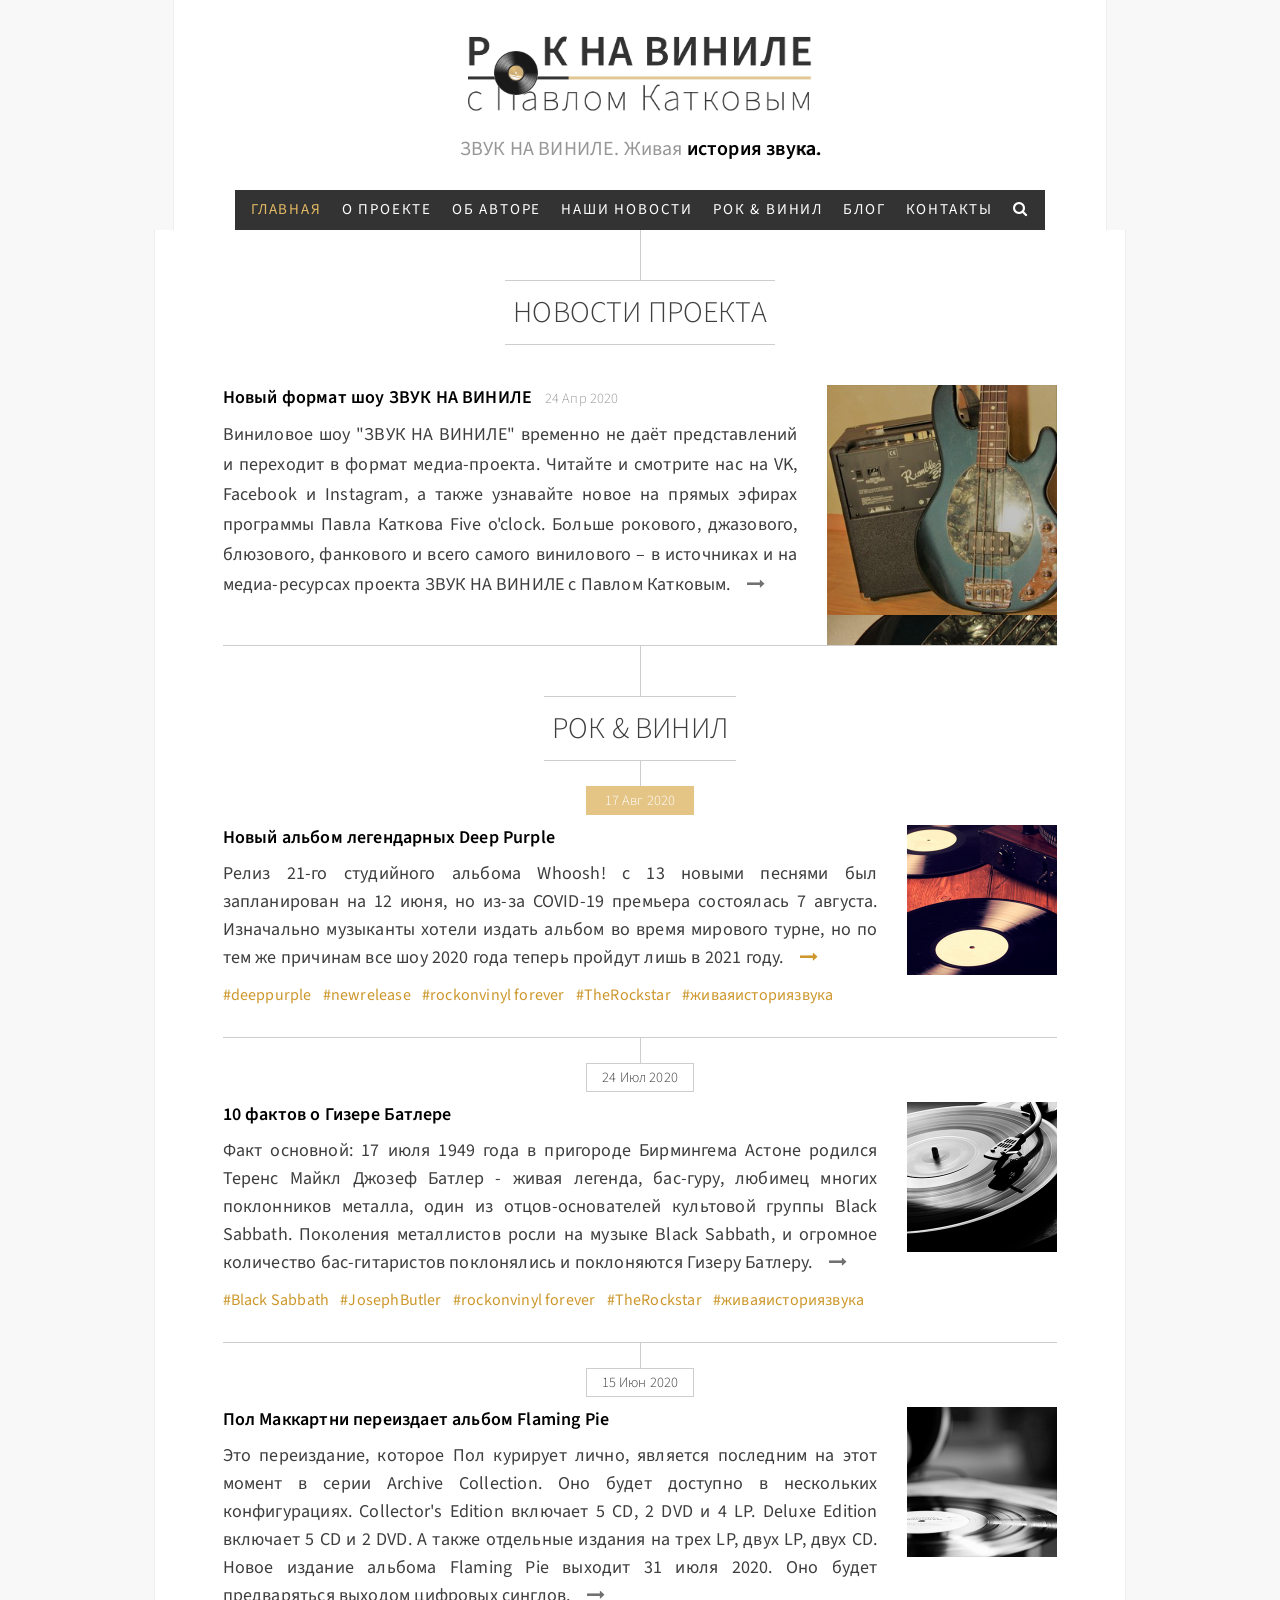
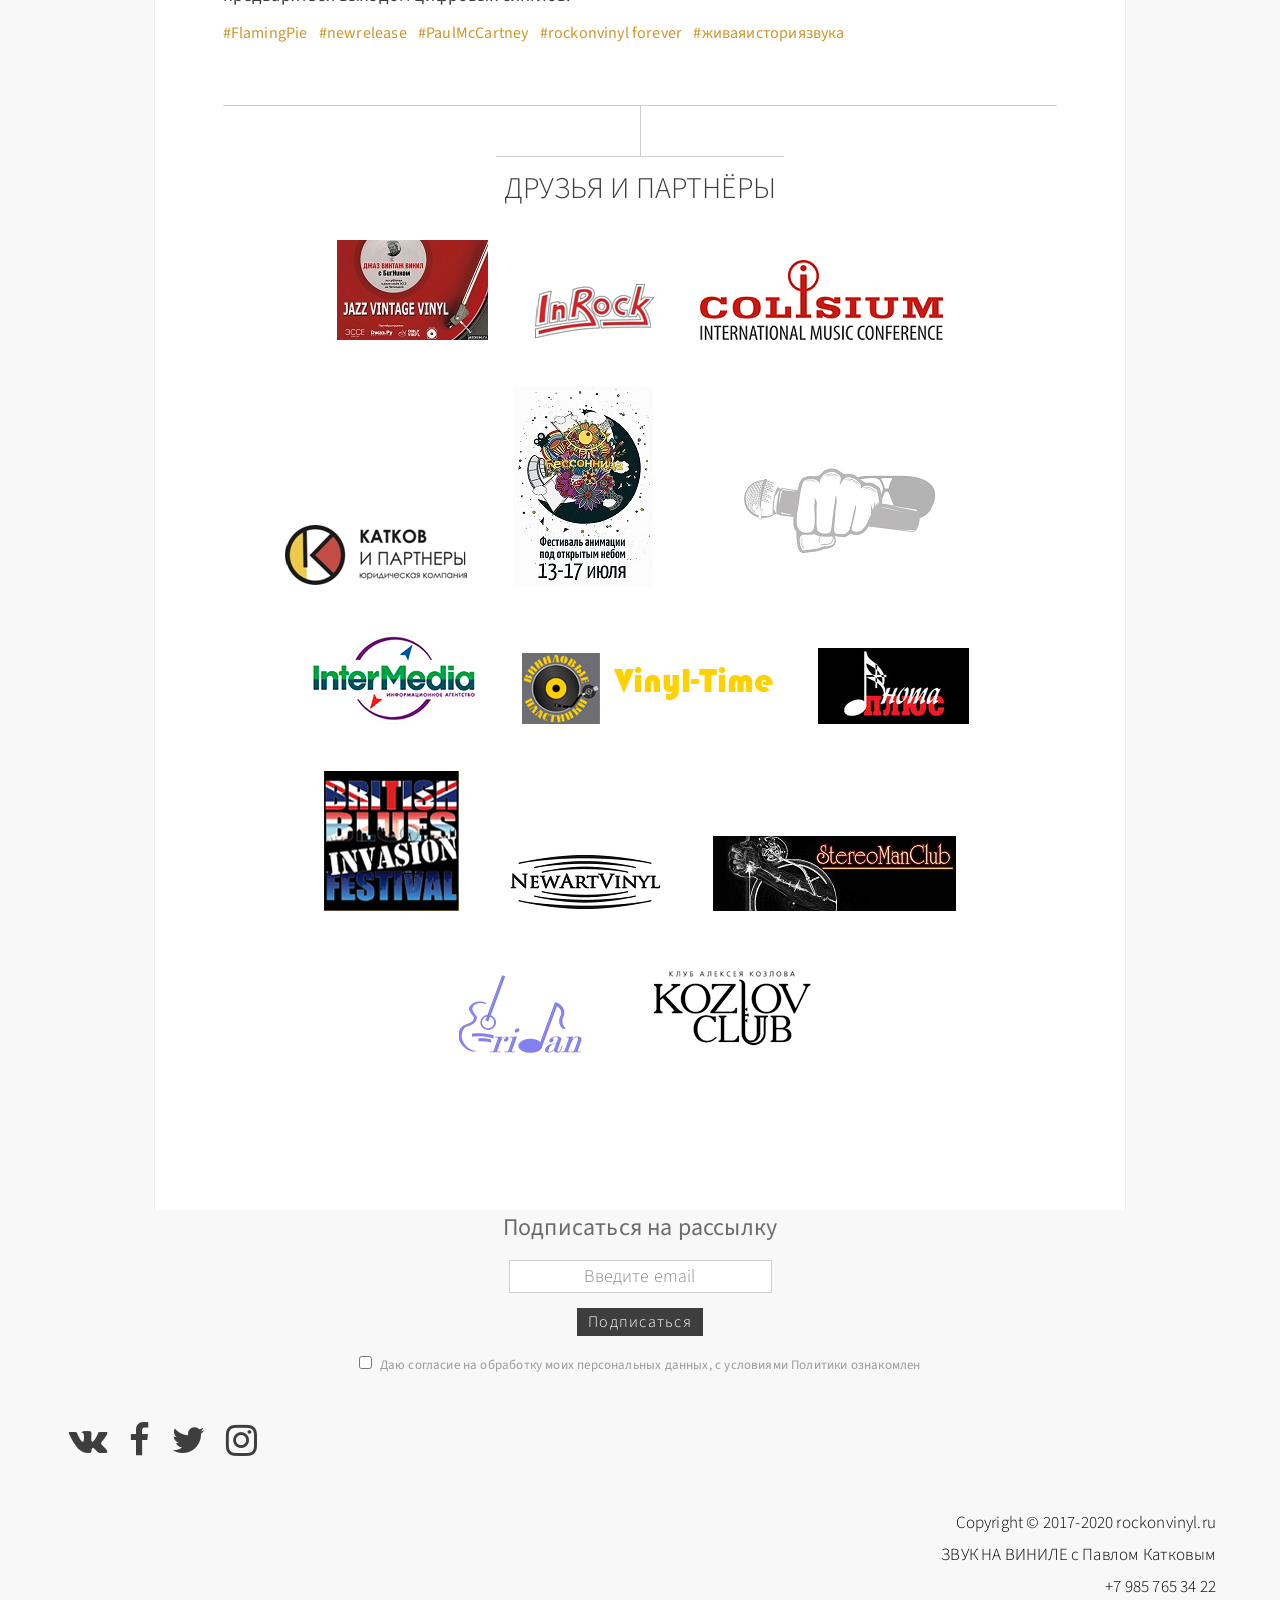
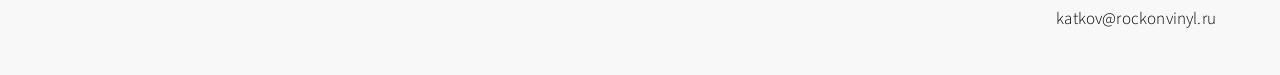
==== index.html @ 26c9b381 "Initial commit" ====
<!DOCTYPE html>
<html dir="ltr" lang="ru" class="">
<head>
    <meta http-equiv="Content-Type" content="text/html; charset=UTF-8">
    <title>ЗВУК НА ВИНИЛЕ с Павлом Катковым</title>
    <meta name="keywords" content="звук на виниле с павлом катковым, звук на виниле, рок винил, павел катков, винил">
    <meta name="description" content="ЗВУК НА ВИНИЛЕ - авторский проект Павла Каткова, посвящённый рок-музыке на виниловых пластинках.">
    <meta name="viewport" content="width=device-width, initial-scale=1">
    <link href="https://fonts.googleapis.com/css?family=Source+Sans+Pro:200,300,400,600,700,900&display=swap&subset=cyrillic" rel="stylesheet">
    <link rel="stylesheet" type="text/css" href="assets/css/bootstrap.min.css">
    <link rel="stylesheet" type="text/css" href="assets/css/bootstrap-theme.css">
    <link rel="stylesheet" type="text/css" href="assets/css/jquery.fancybox.css">
    <link rel="stylesheet" href="https://cdnjs.cloudflare.com/ajax/libs/font-awesome/4.7.0/css/font-awesome.min.css">
    <link rel="stylesheet" type="text/css" href="assets/css/animate.min.css">
    <script src="assets/js/jquery-1.11.3.min.js"></script>
    <script src="assets/js/jquery.color.js"></script>
    <script src="assets/js/jquery.fancybox.js"></script>
    <script src="assets/js/bootstrap.min.js"></script>
    <link rel="stylesheet" type="text/css" href="assets/css/slick.css">
    <script type="text/javascript" src="assets/js/slick.min.js"></script>
    <link rel="stylesheet" type="text/css" href="assets/css/style.css">
    <script src="assets/js/detect.min.js"></script>
    <script src="assets/js/jquery.actual.min.js"></script>
    <script src="assets/js/script.js"></script>
    <style>
    .menu a.home {
        color:#e3b864;
    }
    </style>

    <meta property="og:type" content="website">
    <meta property="og:title" content="ЗВУК НА ВИНИЛЕ с Павлом Катковым">
    <meta property="og:description" content="ЗВУК НА ВИНИЛЕ - авторский проект Павла Каткова, посвящённый рок-музыке на виниловых пластинках.">
    <meta property="og:image" content="assets/img/logo2.png">
    <style type="text/css">.fancybox-margin{margin-right:0px;}</style>
</head>
<body>
<div class="loader" style="display: none;"></div>
<div class="load" style="visibility: visible !important">

<div class="border-left" style="width: 173px; visibility: visible;"></div>
<div class="border-right" style="width: 173px; visibility: visible;"></div>
<div class="head"></div>
<div class="logo">
    <a href="index.html">
        <img class="logo-img" src="assets/img/logo2.png" alt="">
        <img class="logo-animation" src="assets/img/animation.gif" alt="">
        <br>
        <div class="slogan">
            ЗВУК НА ВИНИЛЕ.<br>
            <span class="frame1">Живая<span style="opacity: 0;">Живая</span></span> <span class="color">история</span> <span class="frame2">звука.<span style="opacity: 1;">звука.</span></span>
        </div>
    </a>
</div>


<!-- menu -->
<div class="menu-desktop menu" style="top: 190px; position: absolute;">
<ul>
    <li><a href="index.html" class="home">ГЛАВНАЯ</a></li>
    <li><a href="about.html" class="about">О ПРОЕКТЕ</a></li>
    <li><a href="autor.html" class="autor">ОБ АВТОРЕ</a></li>
    <li><a href="newsproject.html" class="newsproject">НАШИ НОВОСТИ</a></li>
    <li><a href="rockandvinyl.html" class="rockandvinyl">РОК &amp; ВИНИЛ</a></li>
    <li><a href="blog.html" class="blog">БЛОГ</a></li>
    <li><a href="contacts.html" class="contacts">КОНТАКТЫ</a></li>
    <li><a class="search" data-show="false"><i class="fa fa-search"></i></a></li>
</ul>

<div>
    <div class="menu-search">
        <form enctype="multipart/form-data" method="get" action="#" id="form-search">
            <input type="search" name="s" value="" placeholder="Поиск" class="req"><i class="fa fa-search" onclick="$('#form-search').submit();"></i>
        </form>
    </div>
</div>
<script>
$('#form-search').submit(tryFormSubmit);
$('.menu-desktop .search').click(function(){
    var s = $(this).attr('data-show');
    if (s=='false') {
        $('.menu-search').removeClass('slideOutUp');
        $('.menu-search').addClass('slideInDown');
        $('.menu-search').addClass('s');
        $('.menu-desktop .search').attr('data-show', 'true');
        $('.menu-search input').focus();
    } else {
        $('.menu-search').removeClass('slideInDown');
        $('.menu-search').addClass('slideOutUp');
        $('.menu-desktop .search').attr('data-show', 'false');
    }
});
</script>

</div>
<div class="menu-mobile menu" style="top: 190px; position: absolute;">
<i class="fa fa-bars"></i>
<ul>
    <li><a href="index.html" class="home">ГЛАВНАЯ</a></li>
    <li><a href="about.html" class="about">О ПРОЕКТЕ</a></li>
    <li><a href="autor.html" class="autor">ОБ АВТОРЕ</a></li>
    <li><a href="newsproject.html" class="newsproject">НАШИ НОВОСТИ</a></li>
    <li><a href="rockandvinyl.html" class="rockandvinyl">РОК &amp; ВИНИЛ</a></li>
    <li><a href="blog.html" class="blog">БЛОГ</a></li>
    <li><a href="contacts.html" class="contacts">КОНТАКТЫ</a></li>
    <li class="search">
        <form enctype="multipart/form-data" method="get" action="#" id="form-search-mobile">
            <input type="search" name="s" value="" placeholder="Поиск" class="req"><span class="fa fa-search" onclick="$('#form-search-mobile').submit();"></span>
        </form>
    </li>

    <script>
    $('#form-search-mobile').submit(tryFormSubmit);
    </script>
</ul>

</div>
<script>
$(window).scroll(function() {
    if (typeof block4 !=='undefined') {
        if (detect.parse(navigator.userAgent).browser.family == 'Firefox' || $(window).width() <= 971 || logodirect == 'showlogo') {
            menu();
        }
    } else {
        menu();
    }
});
</script>
<!-- end menu -->

<div class="top-container">
<div class="top-center">
<div class="top-content">
<div id="scroll-top"></div>

<!-- component: Новости проекта -->

<div class="mod-news1 component">

<div class="component-head-vr"></div>
<div class="component-head-block">
<a href="newsproject.html"><div>Новости проекта</div></a>
</div>


<div class="article" onclick="return false;">
    <div class="article-images slick-initialized slick-slider">
        <div aria-live="polite" class="slick-list draggable">
            <div class="slick-track" role="listbox">
                <div class="article-img slick-slide" style="background-image: url('rock/01.jpg'); width: 230px;" role="option"></div>
                <div class="article-img slick-slide" style="background-image: url('rock/02.jpg'); width: 230px;" role="option"></div>
                <div class="article-img slick-slide" style="background-image: url('rock/03.jpg'); width: 230px;" role="option"></div>
                <div class="article-img slick-slide" style="background-image: url('rock/04.jpg'); width: 230px;" role="option"></div>
                <div class="article-img slick-slide" style="background-image: url('rock/05.jpg'); width: 230px;" role="option"></div>
                <div class="article-img slick-slide slick-current slick-active" style="background-image: url('rock/06.jpg'); width: 230px;" role="option"></div>
                <div class="article-img slick-slide" style="background-image: url('rock/07.jpg'); width: 230px;" role="option"></div>
                <div class="article-img slick-slide" style="background-image: url('rock/1.jpg'); width: 230px;" role="option"></div>
                <div class="article-img slick-slide" style="background-image: url('rock/2.jpg'); width: 230px;" role="option"></div>
                <div class="article-img slick-slide" style="background-image: url('rock/3.jpg'); width: 230px;" role="option"></div>
                <div class="article-img slick-slide" style="background-image: url('rock/4.jpg'); width: 230px;" role="option"></div>
                <div class="article-img slick-slide" style="background-image: url('rock/5.jpg'); width: 230px;" role="option"></div>
                <div class="article-img slick-slide" style="background-image: url('rock/6.jpg'); width: 230px;" role="option"></div>
                <div class="article-img slick-slide" style="background-image: url('rock/7.jpg'); width: 230px;" role="option"></div>
                <div class="article-img slick-slide" style="background-image: url('rock/8.jpg'); width: 230px;" role="option"></div>
                <div class="article-img slick-slide" style="background-image: url('rock/9.jpg'); width: 230px;" role="option"></div>
                <div class="article-img slick-slide" style="background-image: url('rock/10.jpg'); width: 230px;" role="option"></div>
                <div class="article-img slick-slide" style="background-image: url('rock/11.jpg'); width: 230px;" role="option"></div>
                <div class="article-img slick-slide" style="background-image: url('rock/12.jpg'); width: 230px;" role="option"></div>
                <div class="article-img slick-slide" style="background-image: url('rock/13.jpg'); width: 230px;" role="option"></div>
            </div>
        </div>
    </div>
    <div class="article-content">
        <div class="article-content-head">Новый формат шоу ЗВУК НА ВИНИЛЕ&nbsp;&nbsp;&nbsp;<span>24 Апр 2020</span></div>
        <div class="article-content-txt">
            Виниловое шоу "ЗВУК НА ВИНИЛЕ" временно не даёт представлений и переходит в формат медиа-проекта.

Читайте и смотрите нас на VK, Facebook и Instagram, а также узнавайте новое на прямых эфирах программы Павла Каткова Five o'clock.

Больше рокового, джазового, блюзового, фанкового и всего самого винилового –  в источниках и на медиа-ресурсах проекта ЗВУК НА ВИНИЛЕ с Павлом Катковым. &nbsp;&nbsp;&nbsp;<i class="fa fa-long-arrow-right" aria-hidden="true"></i>
        </div>
    </div>
</div>


<script>
$('.article-images').slick({
    autoplay:true,
    arrows:false,
    autoplaySpeed:3000,
    speed:1000,
    pauseOnFocus:false,
    pauseOnHover:false
});
</script>

</div>

<!-- component: Рок & винил -->

<div class="mod-news2 component">
    <div class="component-head-vr"></div>
    <div class="component-head-block">
        <a href="rockandvinyl.html"><div>Рок &amp; винил</div></a>
    </div>
    <div class="articles">

    <div class="article" onclick="return false;">
        <div class="article-top">
            <div class="article-vr"></div>
            <div class="article-date" style="color: rgb(255, 255, 255); background-color: rgb(229, 197, 133); border-color: rgb(229, 197, 133);">17 Авг 2020</div>
        </div>
        <div class="article-bottom">
            <div class="article-content">
                <div class="article-head">Новый альбом легендарных Deep Purple</div>
                <div class="article-txt">
                    Релиз 21-го студийного альбома Whoosh! с 13 новыми песнями был запланирован на 12 июня, но из-за COVID-19 премьера состоялась 7 августа. Изначально музыканты хотели издать альбом во время мирового турне, но по тем же причинам все шоу 2020 года теперь пройдут лишь в 2021 году. &nbsp;&nbsp;&nbsp;<i class="fa fa-long-arrow-right" aria-hidden="true" style="color: rgb(205, 151, 43);"></i>
                </div>
                <div class="article-tags"> <a href="#">#deeppurple</a>  <a href="#">#newrelease</a>  <a href="#">#rockonvinyl forever</a>  <a href="#">#TheRockstar</a>  <a href="#">#живаяисториязвука</a> </div>
            </div>
            <div class="article-img" style="background-image:url(vinyl/01.jpg);">
                <div class="article-img-black" style="background-image: url('vinyl/01.jpg'); opacity: 0.039;">
            </div>
            </div>
        </div>
    </div>

    <div class="article" onclick="return false;">
        <div class="article-top">
            <div class="article-vr"></div>
            <div class="article-date">24 Июл 2020</div>
        </div>
        <div class="article-bottom">
            <div class="article-content">
                <div class="article-head">10 фактов о Гизере Батлере</div>
                <div class="article-txt">
                    Факт основной: 17 июля 1949 года в пригороде Бирмингема Астоне родился Теренс Майкл Джозеф Батлер - живая легенда, бас-гуру, любимец многих поклонников металла, один из отцов-основателей культовой группы Black Sabbath. Поколения металлистов росли на музыке Black Sabbath, и огромное количество бас-гитаристов поклонялись и поклоняются Гизеру Батлеру. &nbsp;&nbsp;&nbsp;<i class="fa fa-long-arrow-right" aria-hidden="true"></i>
                </div>
                <div class="article-tags"> <a href="#">#Black Sabbath</a>  <a href="#">#JosephButler</a>  <a href="#">#rockonvinyl forever</a>  <a href="#">#TheRockstar</a>  <a href="#">#живаяисториязвука</a> </div>
            </div>
            <div class="article-img" style="background-image:url(vinyl/02.jpg);">
                <div class="article-img-black" style="background-image:url(vinyl/02.jpg);">
            </div>
            </div>
        </div>
    </div>

    <div class="article" onclick="return false;">
        <div class="article-top">
            <div class="article-vr"></div>
            <div class="article-date">15 Июн 2020</div>
        </div>
        <div class="article-bottom">
            <div class="article-content">
                <div class="article-head">Пол Маккартни переиздает альбом Flaming Pie</div>
                <div class="article-txt">
                    Это переиздание, которое Пол курирует лично, является последним на этот момент в серии Archive Collection. Оно будет доступно в нескольких конфигурациях. Collector's Edition включает 5 CD, 2 DVD и 4 LP. Deluxe Edition включает 5 CD и 2 DVD.  А также отдельные издания на трех LP, двух LP, двух CD. Новое издание альбома Flaming Pie выходит 31 июля 2020.  Оно будет предваряться выходом цифровых синглов. &nbsp;&nbsp;&nbsp;<i class="fa fa-long-arrow-right" aria-hidden="true"></i>
                </div>
                <div class="article-tags"> <a href="#">#FlamingPie</a>  <a href="#">#newrelease</a>  <a href="#">#PaulMcCartney</a>  <a href="#">#rockonvinyl forever</a>  <a href="#">#живаяисториязвука</a> </div>
            </div>
            <div class="article-img" style="background-image:url(vinyl/03.jpg);">
                <div class="article-img-black" style="background-image:url(vinyl/03.jpg);">
            </div>
            </div>
        </div>
    </div>

    </div>
    <div class="both"></div>
</div>

<!-- end component -->

<!-- banners -->

<div class="banners component">
    <div class="banners-hr"></div>
    <div class="component-head-vr"></div>
    <div class="component-head-block">
        <div>Друзья и партнёры</div>
    </div>
    <div class="banners-images">
        <a href="http://jazzesse.ru/" target="_blank"><img src="banners/vinylvintage.jpg" alt=""></a>
        <a href="http://inrock.ru/" target="_blank"><img src="banners/inrock.png" alt=""></a>
        <a href="http://colisium.org/" target="_blank"><img src="banners/logo_colisium.png" alt=""></a>
        <a href="http://katkovpartners.ru/" target="_blank"><img src="banners/katkov.png" alt=""></a>
        <a href="http://insomniafest.ru/" target="_blank"><img src="banners/insomnia.jpg" alt=""></a>
        <a href="http://arutunov.ru/" target="_blank"><img src="banners/arutunov.jpg" alt=""></a>
        <a href="http://intermedia.ru/" target="_blank"><img src="banners/InterMedia.png" alt=""></a>
        <a href="http://vinyl-time.com/" target="_blank"><img src="banners/vinyl_time.png" alt=""></a>
        <a href="http://nota.ru/" target="_blank"><img src="banners/notalogo.jpg" alt=""></a>
        <a href="https://www.hotdraftproductions.com/" target="_blank"><img src="banners/british.jpg" alt=""></a>
        <a href="https://www.newartvinyl.ru/" target="_blank"><img src="banners/NEWARTVINYL1.jpg" alt=""></a>
        <a href="https://www.stereomanclub.ru/" target="_blank"><img src="banners/STEREOMANCLUB1.jpg" alt=""></a>
        <a href="http://www.eridanaudio.ru/" target="_blank"><img src="banners/eridan.png" alt=""></a>
        <a href="https://kozlovclub.ru/" target="_blank"><img src="banners/kozlov.jpg" alt=""></a>
    </div>
</div>

<!-- end banners -->

</div>
</div>
</div>

<div class="bottom-container" id="footer">
<div class="bottom-bg"></div>
<div class="bottom-footer row">
    <div class="bottom-footer-center col-md-4 col-md-push-4">
        <div class="bottom-subscribe">

<div class="subscribe-head">Подписаться на рассылку</div>
<form id="subscribe-form">
<input id="subscribe-email" name="subscribe_email" onfocus="if(this.value=='Введите email') this.value='';" onblur="if(!this.value) this.value='Введите email';" type="email" value="Введите email" autocomplete="off">
<div id="subscribe-submit"><button type="submit">Подписаться</button><div id="subscribe-spinner"></div></div>

<div class="politika"><input type="checkbox" required=""> <span>Даю согласие на обработку моих персональных данных, с условиями Политики ознакомлен</span></div>

</form>

        </div>
    </div>
    <div class="bottom-footer-left col-md-4 col-md-pull-4">
        <div class="bottom-social">
            <a target="_blank" href="https://vk.com/rockonvinyl"><i class="fa fa-vk"></i></a>
            <a target="_blank" href="https://www.facebook.com/rockonvinyl"><i class="fa fa-facebook"></i></a>
            <a target="_blank" href="https://twitter.com/ROCKONVINYL"><i class="fa fa-twitter"></i></a>
            <a target="_blank" href="https://www.instagram.com/rockonvinyl"><i class="fa fa-instagram"></i></a>
        </div>
    </div>
    <div class="bottom-footer-right col-md-4">
        <div class="bottom-copyright">
            <p>Copyright &copy; 2017-2020 rockonvinyl.ru</p>
            <p>ЗВУК НА ВИНИЛЕ с Павлом Катковым</p>
            <p>+7 985 765 34 22</p>
            <p>katkov@rockonvinyl.ru</p>
        </div>
    </div>
</div>
</div>


<!-- modal subscribe-->
<div class="modal fade" id="ModalSubscribe" tabindex="-1" role="dialog" aria-labelledby="ModalSubscribeLabel" aria-hidden="true">
    <div class="modal-dialog">
        <div class="modal-content">
            <div class="modal-body" style="overflow:hidden; padding:30px 10px 30px 10px;">
                <div style="float:left;" class="msg"></div> <div style="float:right;"><button type="button" class="btn btn-default" data-dismiss="modal">Закрыть</button></div>
            </div>
        </div>
    </div>
</div>
<script>
$('#subscribe-form').submit(function(e){
    e.preventDefault();
    $('#ModalSubscribe').modal();
    $('#ModalSubscribe .modal-body .msg').html('Спасибо за подписку!');
    $('#subscribe-email').val('Введите email');
});
</script>
<!-- end modal subscribe-->


<a class="go-top">
    <div class="triangle-up"></div>
    <div class="rectangle"><span class="fa fa-angle-up"></span></div>
</a>

</div>
<script>
setTimeout(function(){
    $('.loader').hide();
    $('.load').attr('style', 'visibility: visible !important');
}, 700);
</script>

</body>
</html>
---- assets/css/style.css ----
* {
margin: 0;
padding: 0;
}
body, h1, h2, h3, h4, h5, input, select, textarea, table, th, td {
font-size:18px;
font-family: 'Source Sans Pro', sans-serif;
color:#3e3e3e;
font-weight:400;
letter-spacing:0.01em;
}
body, html {
margin:0;
padding:0;
height: 100%;
}
body {
position:relative;
}
:focus {
outline: none;
}
a:link, a:visited, a:hover, a:focus, a:active {
border: 0;
outline: 0;
}

input, select, textarea {
border:1px solid #d0d0d0;
padding:3px;
}
select {
padding:0;
}
table {
border-collapse:collapse;
border:none;
}
td, th {
border:1px solid #d0d0d0;
text-align:left;
padding:2px 5px;
vertical-align:top;
}
th, thead td {
font-family: 'Source Sans Pro'; font-weight: 700;
}
h1, h2, h3, h4, h5, h6 {
margin:20px 0 10px 0;
padding:0;
color:#3e3e3e;
}
h1 {
font-family: 'Source Sans Pro'; font-weight: 600;
font-size:30px;
color:#6c6c6c;
}
h2{
font-family: 'Source Sans Pro'; font-weight: 600;
font-size:26px;
}
h3{
font-family: 'Source Sans Pro'; font-weight: 600;
font-size:22px;
}
hr {
border:none;
color:#d0d0d0;
background-color:#d0d0d0;
height:1px;
}
img {
border:none;
}
a {
text-decoration:underline;
cursor:pointer;
color:#cd972b;
}
a:hover {
text-decoration:none;
}
a:link, a:visited, a:hover, a:focus, a:active {
color:#cd972b;
}
p, ul {
margin:12px 0;
}
ul {
list-style-type: disc;
padding-left:30px;
}
li {
margin:9px 0;
}
b, strong {
font-weight:normal;
font-family: 'Source Sans Pro'; font-weight: 700;
color:#2b2b2b;
}

/*************************************************************/
body {
    background-color:#f8f8f8;
    padding-right: 0 !important;
}
/*************************************************************/

.top-container {
    position: relative;
    box-sizing: border-box;
    min-height: 100%;
    padding-bottom: 200px;
    background-color:#fff;
    margin-left:12%;
    margin-right:12%;
    border-right:1px solid #eeeeee;
    border-left:1px solid #eeeeee;
}
.bottom-container {
    position: relative;
    height: 200px;
    margin-top: -200px;
    z-index:401;
}
.border-left, .border-right {
    position:fixed;
    width:12%;
    background-color:#f8f8f8;
    z-index:1000;
}
.border-left {
    border-right:1px solid #eeeeee;
    left:0;
}
.border-right {
    right:0;
    border-left:1px solid #eeeeee;
}

/*************************************************************/


.logo {
    position:absolute;
    z-index:990;
    text-align:center;
    width:100%;
    height:190px;
    font-size:0;
}
.logo a,
.logo a:hover {
    text-decoration:none;
}
.logo .logo-img {
    top:20px;
    position:relative;
    width:350px;
    left:22px;
}
.logo .logo-animation {
    position:relative;
    width:44px;
    left:-299px;
    top:3px;
}
.logo .slogan {
    position:absolute;
    font-size:20px;
    width:100%;
    top:135px;
    color:#979797;
}
.logo .slogan .frame1,
.logo .slogan .frame2 {
    position:relative;
}
.logo .slogan .color {
    color:#c9a763;
    color:#000000;
    font-weight:600;
}
.logo .slogan .frame1 span {
    color:#c9a763;
    color:#000000;
    position:absolute;
    left:0;
    opacity:1;
    font-weight:600;
}
.logo .slogan .frame2 span {
    color:#c9a763;
    color:#000000;
    position:absolute;
    left:0;
    opacity:0;
    font-weight:600;
}
.logo .slogan br {display:none;}

/*************************************************************/

.menu {
    position:absolute;
    z-index:1000;
    text-align:center;
    top:190px;
    width:100%;
}
.menu ul {
    position:relative;
    display:inline-block;
    list-style:none;
    margin:0;
    padding:0 0 0 16px;
    white-space:normal;
    background-color:rgba(0, 0, 0, 0.80);
    z-index:1002;
}
.menu ul li {
    position:relative;
    display:inline-block;
    margin:0;
    padding:0;
    margin-right:16px;
    height:40px;
    text-align:left;
}
.menu ul li a {
    display:block;
    padding-top:9px;
    font-size:15px;
    color:#fff;
    text-decoration:none;
    white-space:nowrap;
    font-family: 'Source Sans Pro'; font-weight: 400;
    letter-spacing:0.12em;
}
.menu ul li a:hover {
    text-decoration:underline;
}
.menu ul li:hover ul {
    display:block;
}
.menu ul li ul {
    display:none;
    position:absolute;
    z-index:101;
    background-color:rgba(0, 0, 0, 0.80);
    top:40px;
    left:-16px;
}
.menu ul li ul li {
    display:block;
    border-bottom:1px solid #656565;
}
.menu ul li ul li:first-of-type {
    border-top:1px solid #656565;
}
.menu ul li ul li:last-of-type {
    border-bottom:none;
}
.menu-mobile i {
    display:block;
    height:40px;
    margin:0;
    padding:5px 0 0 0;
    background-color:rgba(0, 0, 0, 0.80);
    color:#fff;
    font-size:32px;
    cursor:pointer;
}
.menu-mobile ul {
    display:none;
}
.menu-mobile ul li {
    display:block;
    text-align:center;
}
.menu-mobile {
    display:none;
}

.menu ul li .search:hover {
    color:#cd972b;
}
.menu-search {
    position:relative;
    background-color:#949494;
    width:300px;
    font-size:0;
    padding:0 4px 4px 4px;
    z-index:1001;
    display:none;
}
.menu-search.s {
    display:inline-block;
}
.menu-search i {
    font-size:18px;
    color:#acacac;
    position:absolute;
    right:12px;
    top:7px;
    cursor:pointer;
}
.menu-search input {
    width:100%;
    background-color:#f9f9f9;
    border:none;
    height:32px;
    font-size:16px;
    padding:4px 33px 4px 8px;
}

.menu-mobile li.search {
    height:58px;
}
.menu-mobile li.search form {
    display:inline-block;
    width:90%;
    max-width:300px;
    position:relative;
}
.menu-mobile li.search input {
    width:100%;
    background-color:#f9f9f9;
    border:none;
    height:38px;
    font-size:20px;
    padding:4px 35px 4px 8px;
    margin-top:3px;
}
.menu-mobile li.search span {
    font-size:20px;
    color:#acacac;
    position:absolute;
    right:10px;
    top:11px;
    cursor:pointer;
}
/*************************************************************/
.border-left,
.border-right {
    height:230px;
}
.head,
.slider, .slider-image, .slider-bg, .slider-svg {
    height:230px;
}
.slider-image {
    height:210px;
}
.head {
    position:absolute;
    top:0;
    z-index:900;
    width:100%;
    background-color:#fff;
}

/**************/

.slider {
    position:fixed;
    z-index:300;
    width:100%;
}
.slider-image, .slider-bg {
    position:absolute;
    width:100%;
}
.slider-image {
    z-index:301;
    background-size:cover;
    background-position:center center;
    background-repeat: no-repeat;
}
.slider-bg {
    z-index:302;
    /*background-color:rgba(225, 199, 147, 0.3);*/
}
.slider-text {
    position:absolute;
    z-index:303;
    font-family: 'Source Sans Pro'; font-weight: 900;
    color:#fff;
    font-size:26px;
    margin:0 auto;
    width:100%;
    text-align:center;
    letter-spacing:0.03em;
    padding-top:50px;
}
.slider-svg {
    position:absolute;
    width:100%;
    z-index:304;
    background-image:none;
    background-size:3200px 460px;
    background-position:bottom center;
    background-repeat: repeat-x;
}

/**************/

.top-center {
    position:relative;
    padding-top:230px;
}
.top-content {
    position:relative;
    z-index:501;
    margin-bottom:130px;
    background-color:#fff;
}

/*************************************************************/

.slick-track {
    margin:0 auto;
}

/*************************************************************/

.mod-news1 {
    position:relative;
}
.mod-news1 .component-head-block {
    color:#6c6c6c;
    text-decoration:none;
}
.mod-news1 .article {
    position:relative;
    margin:40px 0 0 0;
    display:block;
    text-decoration:none;
    overflow:hidden;
    padding-bottom:30px;
    border-bottom:1px solid #cdcdcd;
    cursor:pointer;
}
.mod-news1 .article-images {
    position:absolute;
    width:230px;
    height:230px;
    right:0;
    top:0;
}
.mod-news1 .article-img {
    position:relative;
    width:100%;
    height:230px;
    background-size:cover;
    background-position:center center;
    background-repeat: no-repeat;
    background-color:#f8f8f8;
    background-color:#ffffff;
}
.mod-news1 .article-content {
    position:relative;
    width:auto;
    padding-right:260px;
    min-height:230px;
}
.mod-news1 .article-content-head {
    font-family: 'Source Sans Pro'; font-weight: 600;
    color:#000000;
    margin-bottom:10px;
    font-size:18px;
}
.mod-news1 .article-content-txt {
    text-align:justify;
    color:#3e3e3e;
    font-size:18px;
    line-height:30px;
}
.mod-news1 .article-tags {
    margin-top:10px;
}
.mod-news1 .article-tags a {
    text-decoration:none;
    margin-right:7px;
    font-size:16px;
}
.mod-news1 .article-tags a:hover {
    text-decoration:underline;
}
.mod-news1 i {
    color:#717171;
}
.mod-news1 .article:hover i {
    color:#cd972b;
}
.mod-news1 .article-content-head span {
    color:#9a9a9a;
    font-family: 'Source Sans Pro'; font-weight: 300;
    font-size:0.8em;
    white-space: nowrap;
}

/*******************/

.mod-news2 {
    position:relative;
}
.mod-news2 .component-head-vr {

}
.mod-news2 .article {
    position:relative;
    display:block;
    text-decoration:none;
    border-bottom:1px solid #cdcdcd;
    cursor:pointer;
}
.mod-news2 .article:last-of-type {
    border:none;
}
.mod-news2 .article-top {
    position:relative;
    
}
.mod-news2 .article-vr {
    position:relative;
    height:25px;
    border-right:1px solid #cdcdcd;
    width:50%;
}
.mod-news2 .article-date {
    margin:0 auto;
    width:100px;
    text-align:center;
    border:1px solid #cdcdcd;
    color:#3e3e3e;
    font-family: 'Source Sans Pro'; font-weight: 300;
    font-size:0.8em;
    padding:3px;
}
.mod-news2 .article-content {
    position:relative;
    width:auto;
    padding-right:180px;
    min-height:150px;
}
.mod-news2 .article-head {
    font-family: 'Source Sans Pro'; font-weight: 600;
    color:#000000;
    margin:10px 0 10px 0;
    font-size:18px;
}
.mod-news2 .article-bottom {
    position:relative;
}
.mod-news2 .article-txt {
    font-size:18px;
    text-align:justify;
    color:#3e3e3e;
    margin:0 0 0 0;
    padding-bottom:10px;
    line-height:28px;
}
.mod-news2 .article-tags {
    padding-bottom:30px;
}
.mod-news2 .article-tags a {
    text-decoration:none;
    margin-right:7px;
    font-size:16px;
}
.mod-news2 .article-tags a:hover {
    text-decoration:underline;
}
.mod-news2 i {
    color:#717171;
}
.mod-news2 .article-img, .mod-news2 .article-img-black {
    position:absolute;
    width:150px;
    height:150px;
    right:0;
    top:0;
    background-size:cover;
    background-position:center center;
    background-repeat: no-repeat;
    background-color:#f8f8f8;
    background-color:#fff;
}
.mod-news2 .article-img-black {
    -webkit-filter: grayscale(100%);
    -moz-filter: grayscale(100%);
    -ms-filter: grayscale(100%);
    -o-filter: grayscale(100%);
    filter: grayscale(100%);
    filter: gray; /* IE 6-9 */
}

/*************************************************************/

.mod-blog {
    position:relative;
}
.mod-blog .component-head-vr.b {
    height:30px;
}
.mod-blog .article {
    position:relative;
    display:block;
    text-decoration:none;
    border-bottom:1px solid #cdcdcd;
    padding-bottom:45px;
}
.mod-blog .article:last-of-type {
    border:none;
}
.mod-blog .article-vr {
    position:relative;
    height:25px;
    border-right:1px solid #cdcdcd;
    width:50%;
}
.mod-blog .article-date {
    margin:0 auto;
    margin-bottom:30px;
    width:100px;
    text-align:center;
    border:1px solid #cdcdcd;
    border-top:none;
    color:#3e3e3e;
    font-family: 'Source Sans Pro'; font-weight: 300;
    font-size:0.8em;
    padding:3px;
}
.mod-blog .article:first-of-type .article-date {
    border-top:1px solid #cdcdcd;
}
.mod-blog .article-head {
    position:relative;
    font-family: 'Source Sans Pro'; font-weight: 600;
    color:#000000;
    margin:0 0 10px 0;
    font-size:26px;
    top:-3px;
}
.mod-blog .article-txt {
    font-size:18px;
    color:#3e3e3e;
    margin:0 0 0 0;
    padding-bottom:10px;
    line-height:28px;
}
.mod-blog .article-txt .h {
    display:none;
}
.mod-blog .article-tags {
    margin-top:20px;
}
.mod-blog .article-tags a {
    text-decoration:none;
    margin-right:7px;
    font-size:16px;
}
.mod-blog .article-tags a:hover {
    text-decoration:underline;
}
.mod-blog .readmore {
    white-space:nowrap;
}

/******************************/

.mod-blog .images-txt {
    position:relative;
    float:right;
    overflow:hidden;
    height:262px;
    margin: 0 0 0 20px;
}
.mod-blog .images-txt img {
    position:relative;
    float:left;
    height:262px;
}
.mod-blog .images-txt .images-box {
    position:relative;
    float:left;
}
.mod-blog .images-txt .images-box.c3 {
    width:132px;
}
.mod-blog .images-txt .images-box.c4 {
    width:88px;
}
.mod-blog .images-txt .img {
    position:relative;
    display:block;
    margin:0 0 2px 2px;
    background-repeat: no-repeat;
    background-position:center center;
    background-size:cover;
}
.mod-blog .images-txt .img:last-of-type {
    margin-bottom:0;
}
.mod-blog .images-txt .images-box.c3 .img {
    position:relative;
    width:130px;
    height:130px;
}
.mod-blog .images-txt .images-box.c4 .img {
    position:relative;
    width:86px;
    height:86px;
}

/******************************/

.mod-blog .mobile {
    display:none;
}
.mod-blog .images-top {
    position:relative;
    height:262px;
    margin:0 0 25px 0;
    overflow:hidden;
}
.mod-blog .mobile .images-top {
    overflow-x:scroll;
    overflow-y:hidden;
}
.mod-blog .images-top .wrapper {
    width:10000px;
    height:262px;
}
.mod-blog .images-top img,
.mod-blog .images-top .images-box,
.mod-blog .images-top .first-box,
.mod-blog .images-top .last-box {
    position:relative;
    height:262px;
    float:left;
}
.mod-blog .images-top .img {
    position:relative;
    display:block;
    background-repeat: no-repeat;
    background-position:center center;
    background-size:cover;
    float:left;
    margin:0 0 2px 2px;
    width:86px;
    height:86px;
}
.mod-blog .images-top .first-box .img  {
    width:130px;
    height:130px;
}

.mod-blog .images-top .images-box.c2 {
    width:264px;
}
.mod-blog .images-top .images-box.c2 .img {
    width:262px;
    height:262px;
}

.mod-blog .images-top .images-box.c3 {
    width:528px;
}
.mod-blog .images-top .images-box.c3 .img {
    width:262px;
    height:262px;
}

.mod-blog .images-top .images-box.c4 {
    width:396px;
}
.mod-blog .images-top .images-box.c4 .img {
    width:130px;
    height:130px;
}
.mod-blog .images-top .images-box.c4 .img:first-of-type {
    width:262px;
    height:262px;
}

.mod-blog .images-top .images-box.c5 {
    width:264px;
}
.mod-blog .images-top .images-box.c6 {
    width:220px;
}
.mod-blog .images-top .images-box.c7 {
    width:176px;
}
.mod-blog .images-top .images-box.c8 {
    width:352px;
}
.mod-blog .images-top .images-box.c9 {
    width:308px;
}
.mod-blog .images-top .images-box.c10 {
    width:264px;
}
.mod-blog .images-top .images-box.c11 {
    width:440px;
}
.mod-blog .images-top .images-box.c12 {
    width:396px;
}
.mod-blog .images-top .images-box.c13 {
    width:352px;
}
.mod-blog .images-top .images-box.c14,
.mod-blog .images-top .images-box.c15,
.mod-blog .images-top .images-box.c16 {
    width:440px;
}
.mod-blog .images-top .images-box.c17,
.mod-blog .images-top .images-box.c18,
.mod-blog .images-top .images-box.c19 {
    width:528px;
}
.mod-blog .images-top .images-box.c20,
.mod-blog .images-top .images-box.c21,
.mod-blog .images-top .images-box.c22 {
    width:616px;
}
.mod-blog .images-top .images-box.c23,
.mod-blog .images-top .images-box.c24,
.mod-blog .images-top .images-box.c25 {
    width:704px;
}
.mod-blog .images-top .images-box.c26,
.mod-blog .images-top .images-box.c27,
.mod-blog .images-top .images-box.c28 {
    width:792px;
}
.mod-blog .images-top .images-box.c29,
.mod-blog .images-top .images-box.c30,
.mod-blog .images-top .images-box.c31 {
    width:880px;
}
.mod-blog .images-top .images-box.c32,
.mod-blog .images-top .images-box.c33,
.mod-blog .images-top .images-box.c34 {
    width:968px;
}
.mod-blog .images-top .images-box.c35,
.mod-blog .images-top .images-box.c36,
.mod-blog .images-top .images-box.c37 {
    width:1056px;
}
.mod-blog .images-top .images-box.c38,
.mod-blog .images-top .images-box.c39,
.mod-blog .images-top .images-box.c40 {
    width:1144px;
}

.mod-blog .images-top .images-box.c6 .first-box,
.mod-blog .images-top .images-box.c9 .first-box,
.mod-blog .images-top .images-box.c12 .first-box {
    width:132px;
}
.mod-blog .images-top .images-box.c8 .first-box,
.mod-blog .images-top .images-box.c11 .first-box {
    width:264px;
}
.mod-blog .images-top .images-box.c6 .last-box,
.mod-blog .images-top .images-box.c8 .last-box {
    width:88px;
}
.mod-blog .images-top .images-box.c9 .last-box,
.mod-blog .images-top .images-box.c11 .last-box {
    width:176px;
}
.mod-blog .images-top .images-box.c12 .last-box {
    width:264px;
}

.mod-blog .images-top .images-box.c5 .img {
    width:130px;
    height:130px;
}

/*********/

.mod-blog .nl,
.mod-blog .nr {
    display:none;
}

/*********/

.images-box a {
    display:block;
}
.mod-blog .gallery,
.mod-blog .gallery-txt {
    transition: all 0.2s;
}
.mod-blog .gallery:hover,
.mod-blog .gallery-txt:hover {
    opacity:0.8;
}

@media screen and (max-width: 390px) {
    .mod-blog .mobile .images-top.one .wrapper {
        width:100%!important;
    }
    .mod-blog .mobile .images-top.one .wrapper img {
        width:100%;
        height:auto;
    }
    .mod-blog .mobile .images-top.one {
        height:auto;
    }
}

/*************************************************************/

.com-blog-article .readmore {
    display:none;
}

/*************************************************************/

.mod-blog .component-head-block h1 {
    margin-bottom:0;
}
.com-blog-article .component-head-block h1 {
    margin-bottom:15px;
}

/*************************************************************/

.component {
    padding:0 7% 0 7%;
    position:relative;
}
.component-head-block div, .component-head-block h1 {
    font-family: 'Source Sans Pro'; font-weight: 300;
    font-size:30px;
    text-align:center;
    padding:10px 1% 10px 1%;
    margin:0;
    border-top:1px solid #cdcdcd;
    border-bottom:1px solid #cdcdcd;
    display:inline-block;
    color:#3e3e3e;
    text-transform:uppercase;
}
.component-head-block a div:hover, .component-head-block a h1:hover {
    color:#cd972b;
}
.component-head-block h1 {
    margin-bottom:20px;
}
.component-head-block {
    text-align:center;
}
.component-head-vr {
    height:50px;
    border-right:1px solid #cdcdcd;
    width:50%;
}

.component-tags {
    margin-top:30px;
}
.component-tags span {
    color:#9a9a9a;
    margin-right:7px;
    font-family: 'Source Sans Pro'; font-weight: 300;
}
.component-tags a {
    margin-right:7px;
    text-decoration:none;
}
.component-tags a:hover {
    text-decoration:underline;
}
#component-tags-copy {
    position:absolute;
    opacity:0;
    left:-9000px;
}

.component-content {
    line-height:28px;
    overflow:hidden;
}

.component-share {
    overflow:hidden;
    margin-top:40px;
}
.component-share-head {
    float:left;
    color:#9a9a9a;
    margin-right:15px;
    font-family: 'Source Sans Pro'; font-weight: 300;
}
.component-share .ya-share2 {
    float:left;
}
/*************************************************************/

.com-page {
    overflow:hidden;
}
.com-page-image {
    width:100%;
    margin:10px 0 20px 0;
}

/*************************************************************/

.com-search .article-tags .com {
    color:#3e3e3e;
    text-decoration:underline;
}
.com-search .article-tags .com:hover {
    text-decoration:none;
}
.com-search .article-tags span {
    margin-right:7px;
}
.com-search .noresult {
    text-align:center;
    padding: 0 0 30px 0;
}

/*************************************************************/
.com-news1-article .slick-slide {
    margin:0 10px;
}
.com-news1-article-date {
    text-align:center;
    color:#9a9a9a;
    font-family: 'Source Sans Pro'; font-weight: 300;
    margin-bottom:15px;
}
.com-news1-article h2 {
    text-align:center;
    margin:15px 0 25px 0;
    padding: 0 7% 0 7%;
}
.com-news1-article-images {
    position:relative;
    width:100%;
    height:242px;
    background-color:#f8f8f8;
    margin-bottom:40px;
    border-top: 1px solid #eaeaea;
    border-bottom: 1px solid #eaeaea;
}
.com-news1-article-images div {
    position:relative;
    width:100%;
    height:240px;
}
.com-news1-article-images div a {
    display:block;
    position:relative;
    height:240px;
    width:auto;
    background-size:cover;
    background-position:center center;
    background-repeat: no-repeat;
}
@media screen and (max-width: 991px) {
    .com-news1-article-images div a {
        background-size:auto 100%;
    }
    .com-news1-article .slick-slide {
        margin:0;
    }
}
.com-news1-article-images .slick-arrow {
    position:absolute;
    color:#b8b8b8;
    font-size:40px;
    top:44%;
    cursor:pointer;
    z-index:1000;
    display:block;
    width:60px;
    height:60px;
    padding-top:10px;
}
.com-news1-article-images .slick-arrow:hover {
    color:#d3d3d3;
}
.com-news1-article-images .slick-prev {
    left:20px;
    text-align:left;
}
.com-news1-article-images .slick-next {
    right:20px;
    text-align:right;
}
.com-news1-article-images .slick-disabled {
    visibility:hidden;
}
.com-news1-list .article:last-child {
    border:none;
}

/*************************************************************/

.com-news1-list .article-images {
    width:160px;
    height:160px;
}
.com-news1-list .article-img {
    height:160px;
}
.com-news1-list .article-content {
    padding-right:190px;
    min-height:160px;
}

/*************************************************************/

.com-news2-list .article:last-child {
    border:none;
}
.com-news2-list .articles {
    margin-bottom:20px;
}

.com-news2-list .component-head-block h1 {
    margin-bottom:0;
}
.com-news2-list .article-head,
.com-news2-list .article-txt {
    font-size:18px;
}

/*************************************************************/



/*************************************************************/

.banners {
    overflow:hidden;
    margin-top:30px;
}
.banners-hr{
    border-top:1px solid #cdcdcd;
}
.banners-images {
    text-align:center;
}
.banners-images a {
    display:inline-block;
    margin:20px;
}
.banners .component-head-block div {
    border-bottom:none;
}

/*************************************************************/

.bottom-bg {
    background-image:none;
    background-size: 3200px 460px;
    background-position:bottom center;
    background-repeat: repeat-x;
    width:100%;
    position:absolute;
    bottom:130px;
}
.bottom-footer {
    position:relative;
}
.bottom-footer-left {
    position:relative;
    padding:0 0 0 5%;
}
.bottom-footer-center {
    position:relative;
    padding:0;
}
.bottom-footer-right {
    position:relative;
    padding:0 5% 0 0;
}

.bottom-container,
.bottom-bg,
.bottom-footer {
    height:200px;
}
.bottom-container,
.bottom-footer,
.bottom-footer-left,
.bottom-footer-center,
.bottom-footer-right {
    background-color:#f8f8f8;

}
.bottom-footer-left p,
.bottom-footer-center p,
.bottom-footer-right p {
    margin:0;
    padding:4px 0;
}

/*************************************************************/

.bottom-social {
    position:relative;
}
.bottom-social a{
    font-size:36px;
    color:#3e3e3e;
    letter-spacing:0.2em;
    margin:0 5px 0 5px;
    display:inline-block;
}
.bottom-social a:hover {
    color:#636363;
}
.bottom-social i {

}

/*************************************************************/

.bottom-subscribe {
    position:relative;
    text-align:center;
}
.bottom-subscribe .politika span{
    font-size:13px;
    color:#9b9b9b;
}
.bottom-subscribe .politika span a {
    color:#9b9b9b;
}
.bottom-subscribe .politika input{
    margin-right:3px;
}
.subscribe-head {
    font-family: 'Source Sans Pro'; font-weight: 400;
    font-size:24px;
    color:#6c6c6c;
    padding: 0 1% 15px 1%;
}
#subscribe-email {
    text-align:center;
    display:inline-block;
    color:#898989;
    font-family: 'Source Sans Pro'; font-weight: 300;
    width:255px;
}
#subscribe-submit {
    margin:15px 0 15px 0;
}
#subscribe-submit button{
    display:inline-block;
    background-color:#3e3e3e;
    color:#fff;
    font-family: 'Source Sans Pro'; font-weight: 300;
    padding:2px 10px 2px 10px;
    cursor:pointer;
    border:1px solid #3e3e3e;
    font-size:16px;
    letter-spacing:0.08em;
}
#subscribe-submit button:hover{
    background-color:#636363;
    border-color:#636363;
}
#subscribe-submit button:active{
    border-bottom:1px solid #979797;
    border-right:1px solid #979797;
    border-top:1px solid #3e3e3e;
    border-left:1px solid #3e3e3e;
}
#subscribe-spinner{
    position:absolute;
    width:50px;
    height:50px;
    top:40px;
    left:50%;
    margin-left:-25px;
    display:none;
    background-image:none;
    background-size:contain;
    background-position:center center;
    background-repeat: no-repeat;
}

/*************************************************************/

.bottom-copyright {
    font-family: 'Source Sans Pro'; font-weight: 300;
    color:#000000;
    text-align:right;
    font-size:17px;
}

/*************************************************************/

.bottom-subscribe,
.bottom-social,
.bottom-copyright {
    padding-bottom:40px;
}

/*************************************************************/

@media screen and (max-width: 1280px) {
    .slider-svg {
        background-image:none;
        background-size:1600px 230px;
    }
}
@media screen and (max-width: 736px) {
    .slider-svg {
        background-image:none;
        background-size:1280px 184px;
    }
}
@media screen and (max-width: 410px) {
    .logo {
        position:absolute;
        z-index:990;
        width:100%;
    }
    .logo .logo-img {
        position:absolute;
        z-index:991;
        width:90%;
        left:5%;
        top:11%;
    }
    .logo .logo-animation {
        position:absolute;
        width:12%;
        left:12.3%;
        top:12%;
    }
    .logo .slogan {
        top:	auto;
        bottom:20px;
        padding:0 5px;
    }
}
@media screen and (max-width: 360px) {
    .logo .slogan {
        bottom:10px;
    }
    .logo .slogan br {display:inline;}
}
@media screen and (max-width: 330px) {
    .logo .slogan {
        bottom:20px;
    }
    #subscribe-email {
        width:90%;
    }
}

@media screen and (max-width: 1250px) {
    .mod-news1 .article-content-txt {
        line-height:26px;
        font-size:17px;
    }
    .mod-news2 .article-txt {
        line-height:26px;
        font-size:17px;
    }
}
@media screen and (max-width: 1150px) {
    .mod-news1 .article-content-txt {
        line-height:24px;
        font-size:16px;
    }
    .mod-news2 .article-txt {
        line-height:24px;
        font-size:16px;
    }
}

@media screen and (max-width: 991px) {
    
    .mod-news1 .article-content-txt {
        line-height:30px;
        font-size:18px;
    }
    .mod-news2 .article-txt {
        line-height:28px;
        font-size:18px;
    }
    .top-container {
        margin:0;
        border:0;
    }
    .border-left, .border-right {
        display:none;
    }
    .component,
    .com-news1-article h2    {
        padding:0 3% 0 3%;
    }
    
    .bottom-footer-left, .bottom-footer-center, .bottom-footer-right {
        position:relative;
        padding:0 5% 0 5%;
    }
    
    .bottom-copyright,
    .bottom-social {
        text-align:center;
    }
    .menu-desktop {
        display:none;
    }
    .menu-mobile {
        display:block;
    }
    
    /********************/

    .slider, .slider-svg, .slider-text, .slider-text, .slider-bg, .slider-image {
        display:none;
    }
    
    /********************/
    
    .mod-news1 {

    }
    .mod-news1 .article-images {
        position:relative;
        width:100%;
        /* height:230px; */
        float:none;
    }
    .mod-news1 .article-img {
        background-size:auto 100%;
    }
    .mod-news1 .article-content {
        width:100%;
        margin-top:20px;
        padding-right:0;
        min-height:0;
    }
    .mod-news1 .article-content-head {
        text-align:center;
    }
    .mod-news1 i, .mod-news2 i {
        visibility: visible;
    }
    
    /*****************/
    
    .mod-news2 .article:hover .article-date {
        color:#3e3e3e;
        border-color:#cdcdcd;
        background-color:#fff;
    }
    .mod-news2 .article-img,
    .mod-news2 .article-img-black {
        display:none;
    }
    .mod-news2 .article-content {
        padding-right:0;
        min-height:0;
        width:100%;
    }
    
}

@media screen and (min-width: 992px) {

}

/*************************************************************/

.pagination {
margin:0;
overflow:hidden;
display: block;
padding: 0;
text-align:center;
}
.pagination a{
display:inline-block;
width:38px;
height:38px;
background-color:#fff;
color:#3e3e3e;
text-decoration:none;
padding:5px 0 0 0;
margin:0 1px 5px 0;
font-family: 'Source Sans Pro'; font-weight: 400;
text-align:center;

-webkit-border-radius: 19px;
-moz-border-radius: 19px;
border-radius: 19px;
}
.pagination a.next{
width:auto;
height:38px;
-webkit-border-radius: 0;
-moz-border-radius: 0;
border-radius: 0;
}
.pagination a.active, .pagination a.active:hover {
background-color: #e5c585;
color:#fff;
}
.pagination a:hover {
background-color: #e9e9e9;
}
.pagination a.next:hover{
background-color:transparent;
}

/*************************************************************/

.go-top {
    position:fixed;
    z-index:10000;
    bottom:45px;
    right:10px;
    opacity:0.6;
    -moz-opacity:0.6;
    filter: alpha(opacity=60);
    display:none;
}
.rectangle {
    position:relative;
    width: 40px;
    height: 30px;
    background:#d49f34;
    text-align:center;
}
.rectangle span{
    position:relative;
    color:#fff;
    font-size:25px;
    top:-1px;
}
.triangle-up {
    position:relative;
    width: 0;
    height: 0;
    border-left: 20px solid transparent;
    border-right: 20px solid transparent;
    border-bottom: 10px solid #d49f34;
}

/*************************************************************/

.row,
.container .navbar-collapse {
    margin:0;
}
.both {
    clear:both;
}

/*************************************************************/

.color1 {
    color:#cd972b;
}
.hidden {
    display:none;
}

/*************************************************************/

.slideInDown {
-webkit-animation-name: slideInDown;
animation-name: slideInDown;
-webkit-animation-duration: 0.3s;
animation-duration: 0.3s;
-webkit-animation-fill-mode: both;
animation-fill-mode: both;
}
@-webkit-keyframes slideInDown {
0% {
-webkit-transform: translateY(-100%);
transform: translateY(-100%);
visibility: visible;
}
100% {
-webkit-transform: translateY(0);
transform: translateY(0);
}
}
@keyframes slideInDown {
0% {
-webkit-transform: translateY(-100%);
transform: translateY(-100%);
visibility: visible;
}
100% {
-webkit-transform: translateY(0);
transform: translateY(0);
}
}

.slideOutUp {
-webkit-animation-name: slideOutUp;
animation-name: slideOutUp;
-webkit-animation-duration: 0.3s;
animation-duration: 0.3s;
-webkit-animation-fill-mode: both;
animation-fill-mode: both;
}
@-webkit-keyframes slideOutUp {
0% {
-webkit-transform: translateY(0);
transform: translateY(0);
}
100% {
visibility: hidden;
-webkit-transform: translateY(-100%);
transform: translateY(-100%);
}
}
@keyframes slideOutUp {
0% {
-webkit-transform: translateY(0);
transform: translateY(0);
}
100% {
visibility: hidden;
-webkit-transform: translateY(-100%);
transform: translateY(-100%);
}
} 

.recaptcha {
    margin: 10px auto;
}
.g-recaptcha {
    display: inline-block;
}
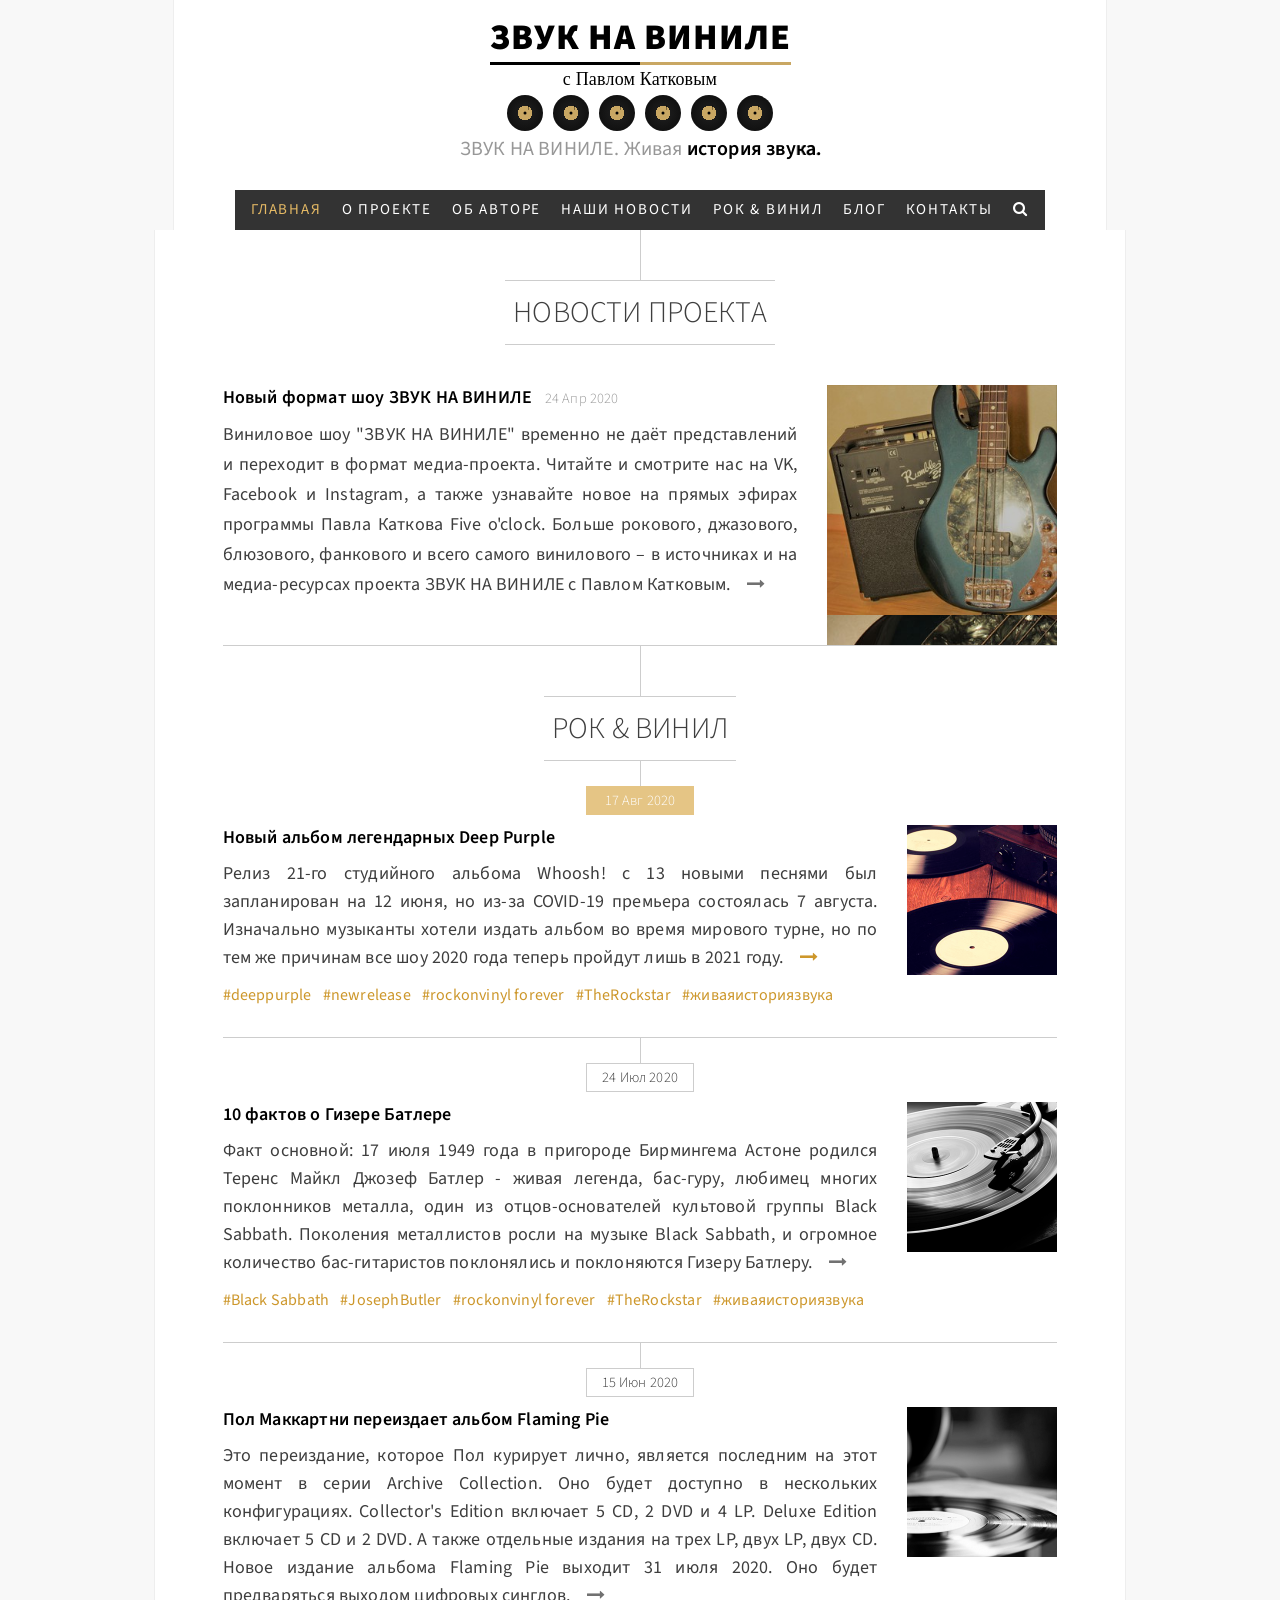
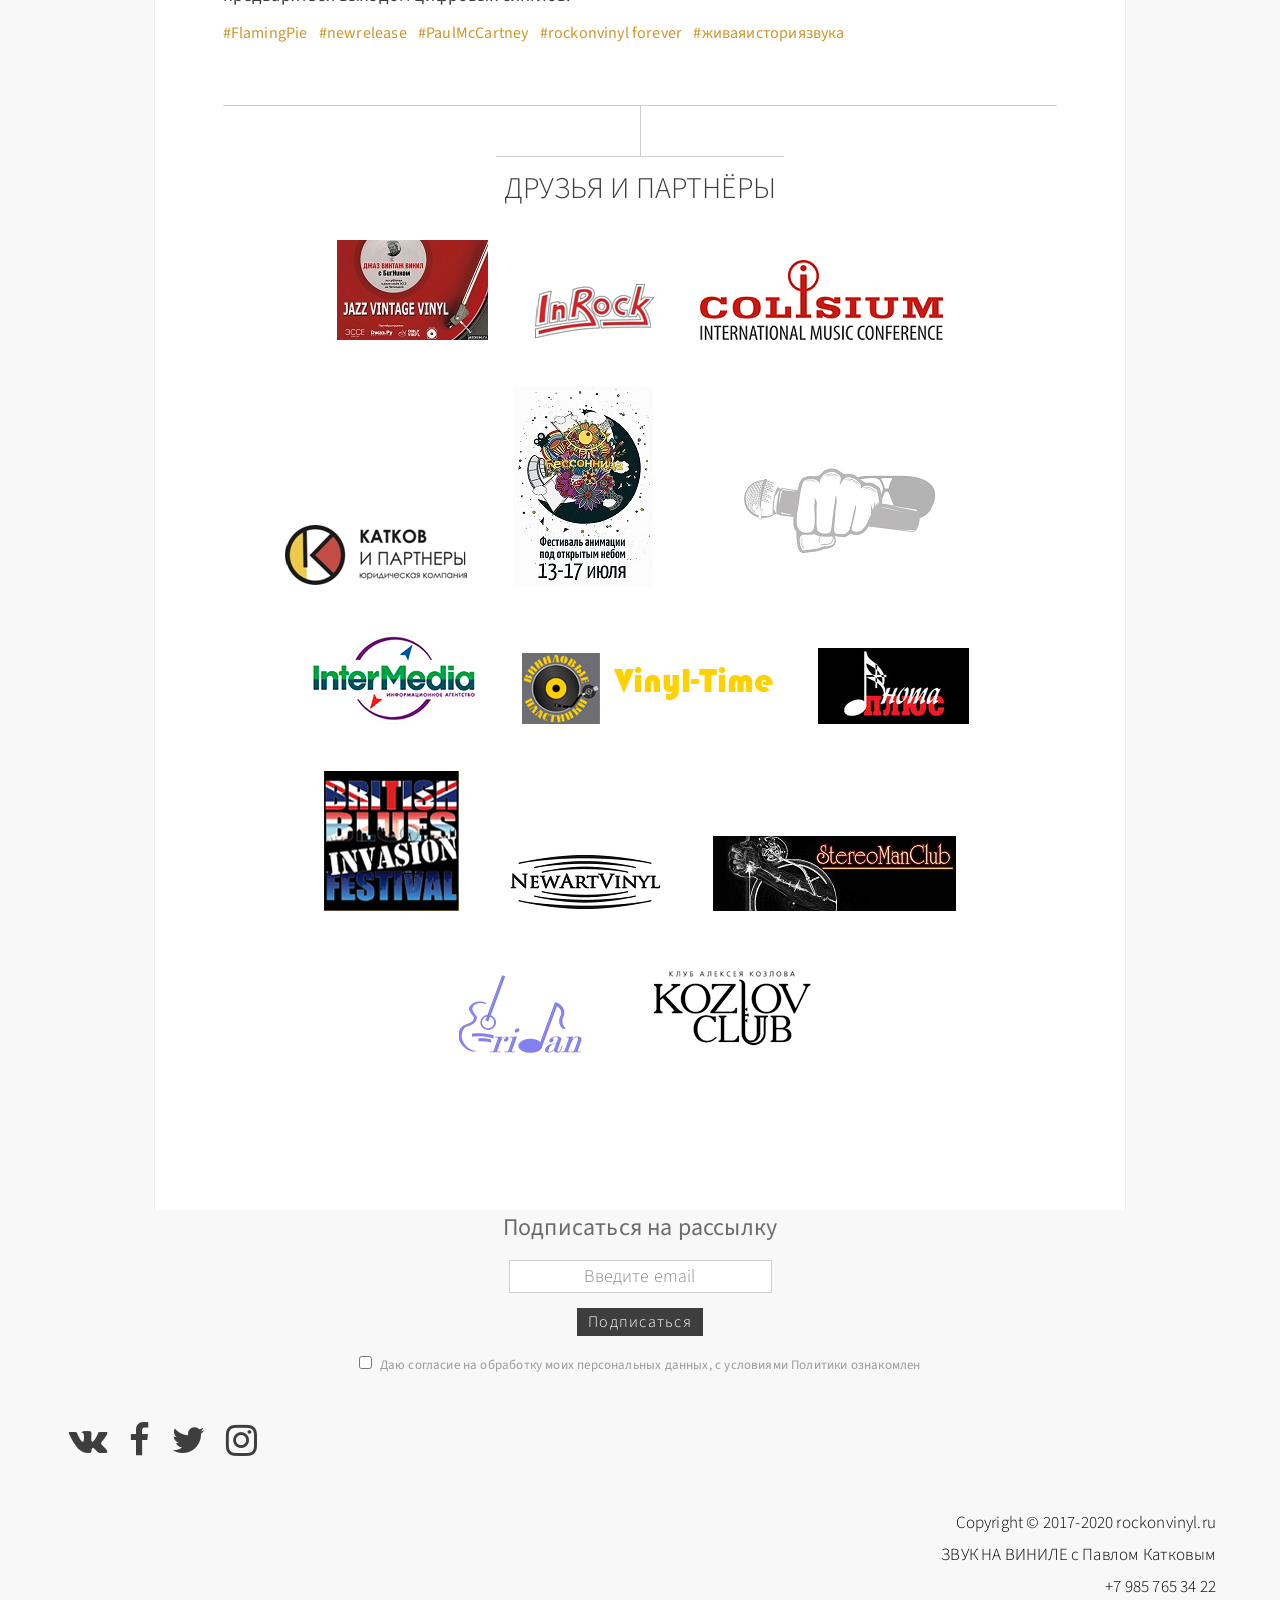
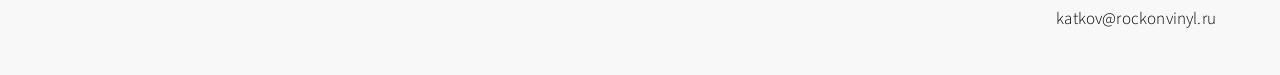
==== commit ccccc30f: "Replace logo image with CSS text + spinning vinyls; add image carousel - Logo: text-based "ЗВУК НА В" ====
--- a/index.html
+++ b/index.html
@@ -43,8 +43,19 @@
 <div class="head"></div>
 <div class="logo">
     <a href="index.html">
-        <img class="logo-img" src="assets/img/logo2.png" alt="">
-        <img class="logo-animation" src="assets/img/animation.gif" alt="">
+        <div class="logo-text">
+            <div class="logo-title">ЗВУК НА ВИНИЛЕ</div>
+            <div class="logo-divider"></div>
+            <div class="logo-subtitle">с Павлом Катковым</div>
+            <div class="logo-vinyls">
+                <span class="vinyl"></span>
+                <span class="vinyl"></span>
+                <span class="vinyl"></span>
+                <span class="vinyl"></span>
+                <span class="vinyl"></span>
+                <span class="vinyl"></span>
+            </div>
+        </div>
         <br>
         <div class="slogan">
             ЗВУК НА ВИНИЛЕ.<br>
@@ -144,31 +155,63 @@
 
 
 <div class="article" onclick="return false;">
-    <div class="article-images slick-initialized slick-slider">
-        <div aria-live="polite" class="slick-list draggable">
-            <div class="slick-track" role="listbox">
-                <div class="article-img slick-slide" style="background-image: url('rock/01.jpg'); width: 230px;" role="option"></div>
-                <div class="article-img slick-slide" style="background-image: url('rock/02.jpg'); width: 230px;" role="option"></div>
-                <div class="article-img slick-slide" style="background-image: url('rock/03.jpg'); width: 230px;" role="option"></div>
-                <div class="article-img slick-slide" style="background-image: url('rock/04.jpg'); width: 230px;" role="option"></div>
-                <div class="article-img slick-slide" style="background-image: url('rock/05.jpg'); width: 230px;" role="option"></div>
-                <div class="article-img slick-slide slick-current slick-active" style="background-image: url('rock/06.jpg'); width: 230px;" role="option"></div>
-                <div class="article-img slick-slide" style="background-image: url('rock/07.jpg'); width: 230px;" role="option"></div>
-                <div class="article-img slick-slide" style="background-image: url('rock/1.jpg'); width: 230px;" role="option"></div>
-                <div class="article-img slick-slide" style="background-image: url('rock/2.jpg'); width: 230px;" role="option"></div>
-                <div class="article-img slick-slide" style="background-image: url('rock/3.jpg'); width: 230px;" role="option"></div>
-                <div class="article-img slick-slide" style="background-image: url('rock/4.jpg'); width: 230px;" role="option"></div>
-                <div class="article-img slick-slide" style="background-image: url('rock/5.jpg'); width: 230px;" role="option"></div>
-                <div class="article-img slick-slide" style="background-image: url('rock/6.jpg'); width: 230px;" role="option"></div>
-                <div class="article-img slick-slide" style="background-image: url('rock/7.jpg'); width: 230px;" role="option"></div>
-                <div class="article-img slick-slide" style="background-image: url('rock/8.jpg'); width: 230px;" role="option"></div>
-                <div class="article-img slick-slide" style="background-image: url('rock/9.jpg'); width: 230px;" role="option"></div>
-                <div class="article-img slick-slide" style="background-image: url('rock/10.jpg'); width: 230px;" role="option"></div>
-                <div class="article-img slick-slide" style="background-image: url('rock/11.jpg'); width: 230px;" role="option"></div>
-                <div class="article-img slick-slide" style="background-image: url('rock/12.jpg'); width: 230px;" role="option"></div>
-                <div class="article-img slick-slide" style="background-image: url('rock/13.jpg'); width: 230px;" role="option"></div>
-            </div>
-        </div>
+    <div class="article-images">
+        <div class="article-img" style="background-image: url('rock/01.jpg');"></div>
+        <div class="article-img" style="background-image: url('rock/02.jpg');"></div>
+        <div class="article-img" style="background-image: url('rock/03.jpg');"></div>
+        <div class="article-img" style="background-image: url('rock/04.jpg');"></div>
+        <div class="article-img" style="background-image: url('rock/05.jpg');"></div>
+        <div class="article-img" style="background-image: url('rock/06.jpg');"></div>
+        <div class="article-img" style="background-image: url('rock/07.jpg');"></div>
+        <div class="article-img" style="background-image: url('rock/1.jpg');"></div>
+        <div class="article-img" style="background-image: url('rock/2.jpg');"></div>
+        <div class="article-img" style="background-image: url('rock/3.jpg');"></div>
+        <div class="article-img" style="background-image: url('rock/4.jpg');"></div>
+        <div class="article-img" style="background-image: url('rock/5.jpg');"></div>
+        <div class="article-img" style="background-image: url('rock/6.jpg');"></div>
+        <div class="article-img" style="background-image: url('rock/7.jpg');"></div>
+        <div class="article-img" style="background-image: url('rock/8.jpg');"></div>
+        <div class="article-img" style="background-image: url('rock/9.jpg');"></div>
+        <div class="article-img" style="background-image: url('rock/10.jpg');"></div>
+        <div class="article-img" style="background-image: url('rock/11.jpg');"></div>
+        <div class="article-img" style="background-image: url('rock/12.jpg');"></div>
+        <div class="article-img" style="background-image: url('rock/13.jpg');"></div>
+        <div class="article-img" style="background-image: url('rock/14.jpg');"></div>
+        <div class="article-img" style="background-image: url('rock/15.jpg');"></div>
+        <div class="article-img" style="background-image: url('rock/16.jpg');"></div>
+        <div class="article-img" style="background-image: url('rock/17.jpg');"></div>
+        <div class="article-img" style="background-image: url('rock/18.jpg');"></div>
+        <div class="article-img" style="background-image: url('rock/20.jpg');"></div>
+        <div class="article-img" style="background-image: url('rock/21.jpg');"></div>
+        <div class="article-img" style="background-image: url('rock/22.jpg');"></div>
+        <div class="article-img" style="background-image: url('rock/23.jpg');"></div>
+        <div class="article-img" style="background-image: url('rock/24.jpg');"></div>
+        <div class="article-img" style="background-image: url('rock/25.jpg');"></div>
+        <div class="article-img" style="background-image: url('rock/26.jpg');"></div>
+        <div class="article-img" style="background-image: url('rock/27.jpg');"></div>
+        <div class="article-img" style="background-image: url('rock/28.jpg');"></div>
+        <div class="article-img" style="background-image: url('rock/29.jpg');"></div>
+        <div class="article-img" style="background-image: url('rock/30.jpg');"></div>
+        <div class="article-img" style="background-image: url('rock/31.jpg');"></div>
+        <div class="article-img" style="background-image: url('rock/32.jpg');"></div>
+        <div class="article-img" style="background-image: url('rock/33.jpg');"></div>
+        <div class="article-img" style="background-image: url('rock/34.jpg');"></div>
+        <div class="article-img" style="background-image: url('rock/35.jpg');"></div>
+        <div class="article-img" style="background-image: url('rock/36.jpg');"></div>
+        <div class="article-img" style="background-image: url('rock/37.jpg');"></div>
+        <div class="article-img" style="background-image: url('rock/38.jpg');"></div>
+        <div class="article-img" style="background-image: url('rock/39.jpg');"></div>
+        <div class="article-img" style="background-image: url('rock/40.jpg');"></div>
+        <div class="article-img" style="background-image: url('rock/41.jpg');"></div>
+        <div class="article-img" style="background-image: url('rock/42.jpg');"></div>
+        <div class="article-img" style="background-image: url('rock/43.jpg');"></div>
+        <div class="article-img" style="background-image: url('rock/44.jpg');"></div>
+        <div class="article-img" style="background-image: url('rock/45.jpg');"></div>
+        <div class="article-img" style="background-image: url('rock/46.jpg');"></div>
+        <div class="article-img" style="background-image: url('rock/47.jpg');"></div>
+        <div class="article-img" style="background-image: url('rock/48.jpg');"></div>
+        <div class="article-img" style="background-image: url('rock/49.jpg');"></div>
+        <div class="article-img" style="background-image: url('rock/50.jpg');"></div>
     </div>
     <div class="article-content">
         <div class="article-content-head">Новый формат шоу ЗВУК НА ВИНИЛЕ&nbsp;&nbsp;&nbsp;<span>24 Апр 2020</span></div>
@@ -184,13 +227,17 @@
 
 
 <script>
-$('.article-images').slick({
-    autoplay:true,
-    arrows:false,
-    autoplaySpeed:3000,
-    speed:1000,
-    pauseOnFocus:false,
-    pauseOnHover:false
+$(function(){
+    $('.article-images').slick({
+        autoplay:true,
+        arrows:false,
+        autoplaySpeed:1500,
+        speed:600,
+        slidesToShow:1,
+        slidesToScroll:1,
+        pauseOnFocus:false,
+        pauseOnHover:false
+    });
 });
 </script>
 
--- a/assets/css/style.css
+++ b/assets/css/style.css
@@ -153,17 +153,80 @@
 .logo a:hover {
     text-decoration:none;
 }
-.logo .logo-img {
+.logo .logo-text {
     top:20px;
     position:relative;
-    width:350px;
-    left:22px;
-}
-.logo .logo-animation {
-    position:relative;
-    width:44px;
-    left:-299px;
-    top:3px;
+    display:inline-block;
+    text-align:center;
+    font-size:0;
+}
+.logo .logo-title {
+    font-size:36px;
+    font-weight:900;
+    color:#000;
+    line-height:1;
+    letter-spacing:1px;
+    white-space:nowrap;
+}
+.logo .logo-divider {
+    display:block;
+    height:3px;
+    margin:6px 0 4px;
+    background:linear-gradient(to right, #000 0%, #000 50%, #c9a763 50%, #c9a763 100%);
+}
+.logo .logo-subtitle {
+    font-size:18px;
+    font-weight:400;
+    color:#000;
+    line-height:1.2;
+    font-family:Georgia, serif;
+    margin-bottom:4px;
+}
+.logo .logo-vinyls {
+    display:flex;
+    justify-content:center;
+    gap:10px;
+    margin-top:4px;
+}
+.logo .vinyl {
+    width:36px;
+    height:36px;
+    border-radius:50%;
+    position:relative;
+    display:inline-block;
+    background:
+        radial-gradient(circle,
+            #c9a763 0%,
+            #c9a763 28%,
+            #1a1a1a 29%,
+            #0a0a0a 100%);
+    animation:vinyl-spin 1.8s linear infinite;
+}
+.logo .vinyl::before {
+    content:'';
+    position:absolute;
+    top:50%;
+    left:50%;
+    width:3px;
+    height:3px;
+    background:#000;
+    border-radius:50%;
+    transform:translate(-50%,-50%);
+    z-index:2;
+}
+.logo .vinyl::after {
+    content:'';
+    position:absolute;
+    top:30%;
+    left:58%;
+    width:1.5px;
+    height:5px;
+    background:rgba(0,0,0,0.4);
+    border-radius:1px;
+}
+@keyframes vinyl-spin {
+    from { transform:rotate(0deg); }
+    to { transform:rotate(360deg); }
 }
 .logo .slogan {
     position:absolute;
@@ -1333,18 +1396,28 @@
         z-index:990;
         width:100%;
     }
-    .logo .logo-img {
-        position:absolute;
-        z-index:991;
-        width:90%;
-        left:5%;
-        top:11%;
-    }
-    .logo .logo-animation {
-        position:absolute;
-        width:12%;
-        left:12.3%;
-        top:12%;
+    .logo .logo-text {
+        position:relative;
+        top:10px;
+        width:100%;
+        padding:0 5%;
+        box-sizing:border-box;
+    }
+    .logo .logo-title {
+        font-size:26px;
+    }
+    .logo .logo-subtitle {
+        font-size:14px;
+    }
+    .logo .logo-vinyls {
+        gap:6px;
+    }
+    .logo .vinyl {
+        width:26px;
+        height:26px;
+    }
+    .logo .vinyl::after {
+        height:4px;
     }
     .logo .slogan {
         top:	auto;
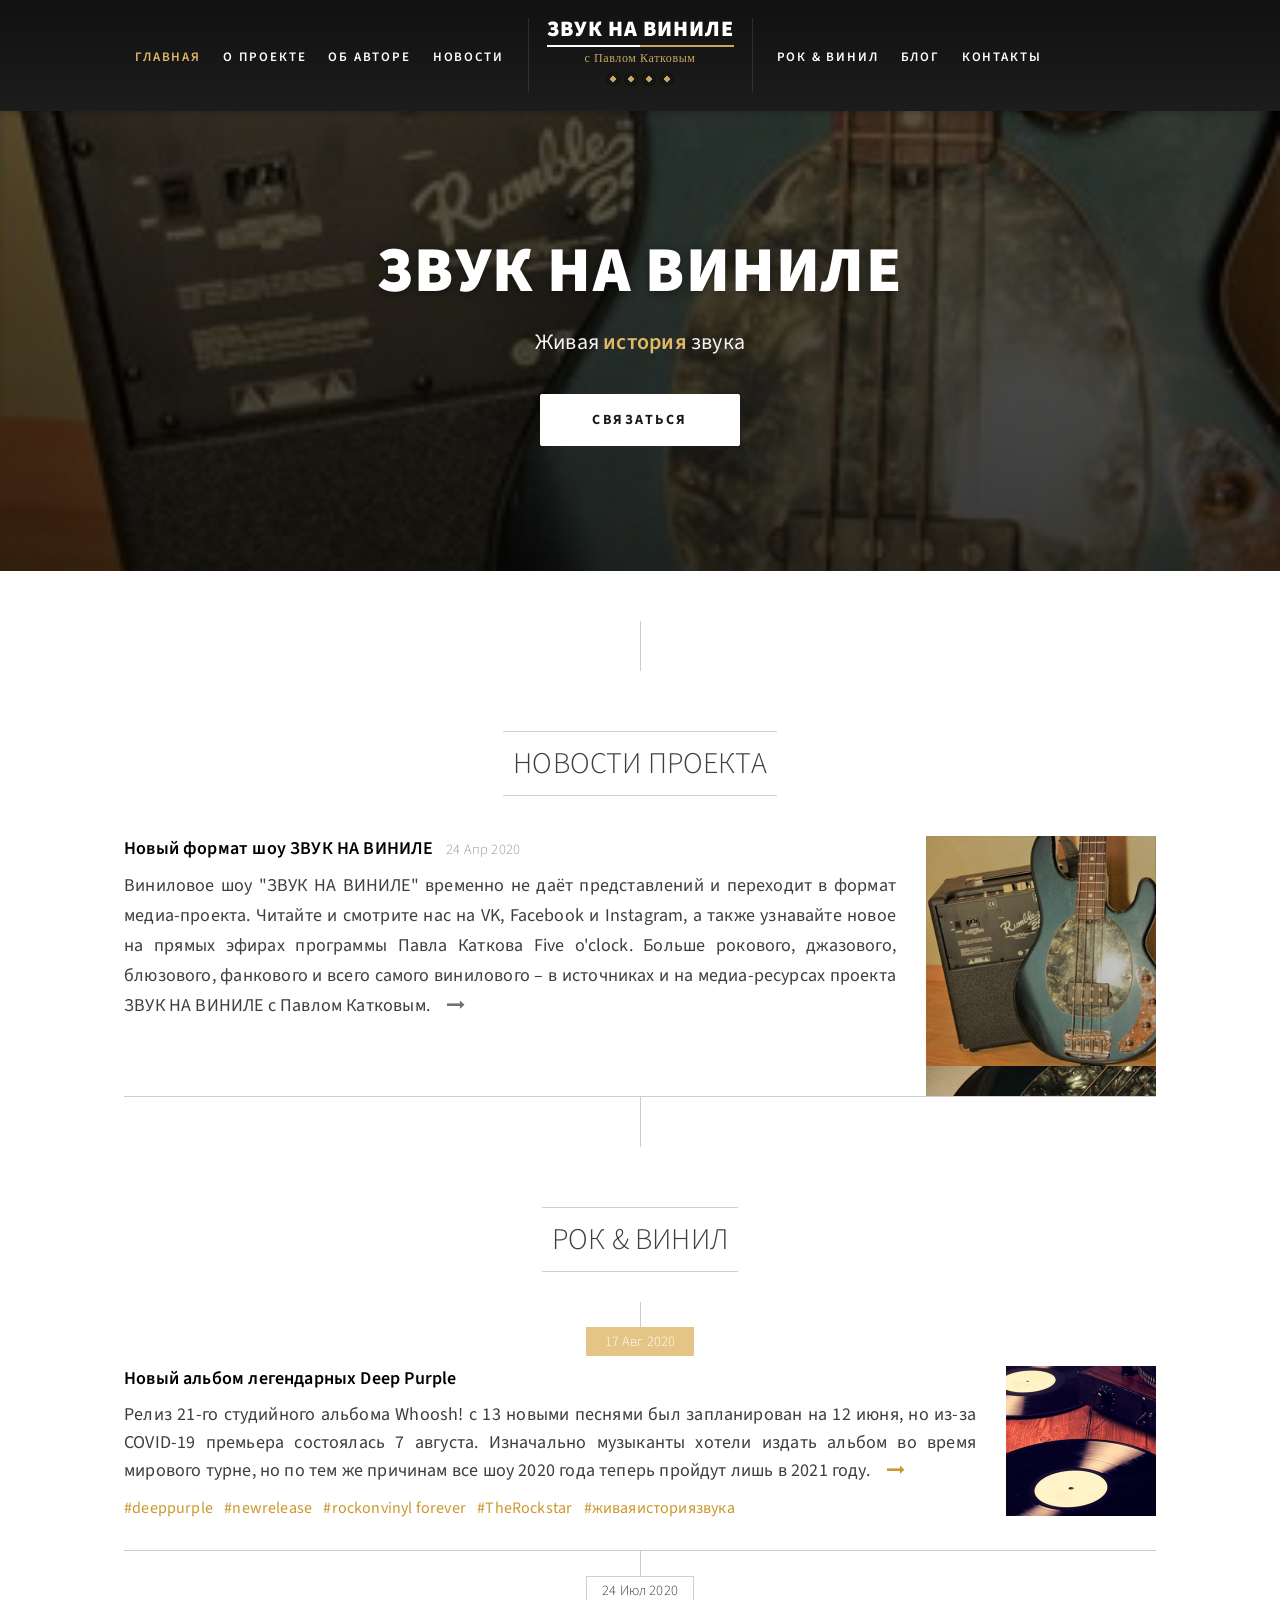
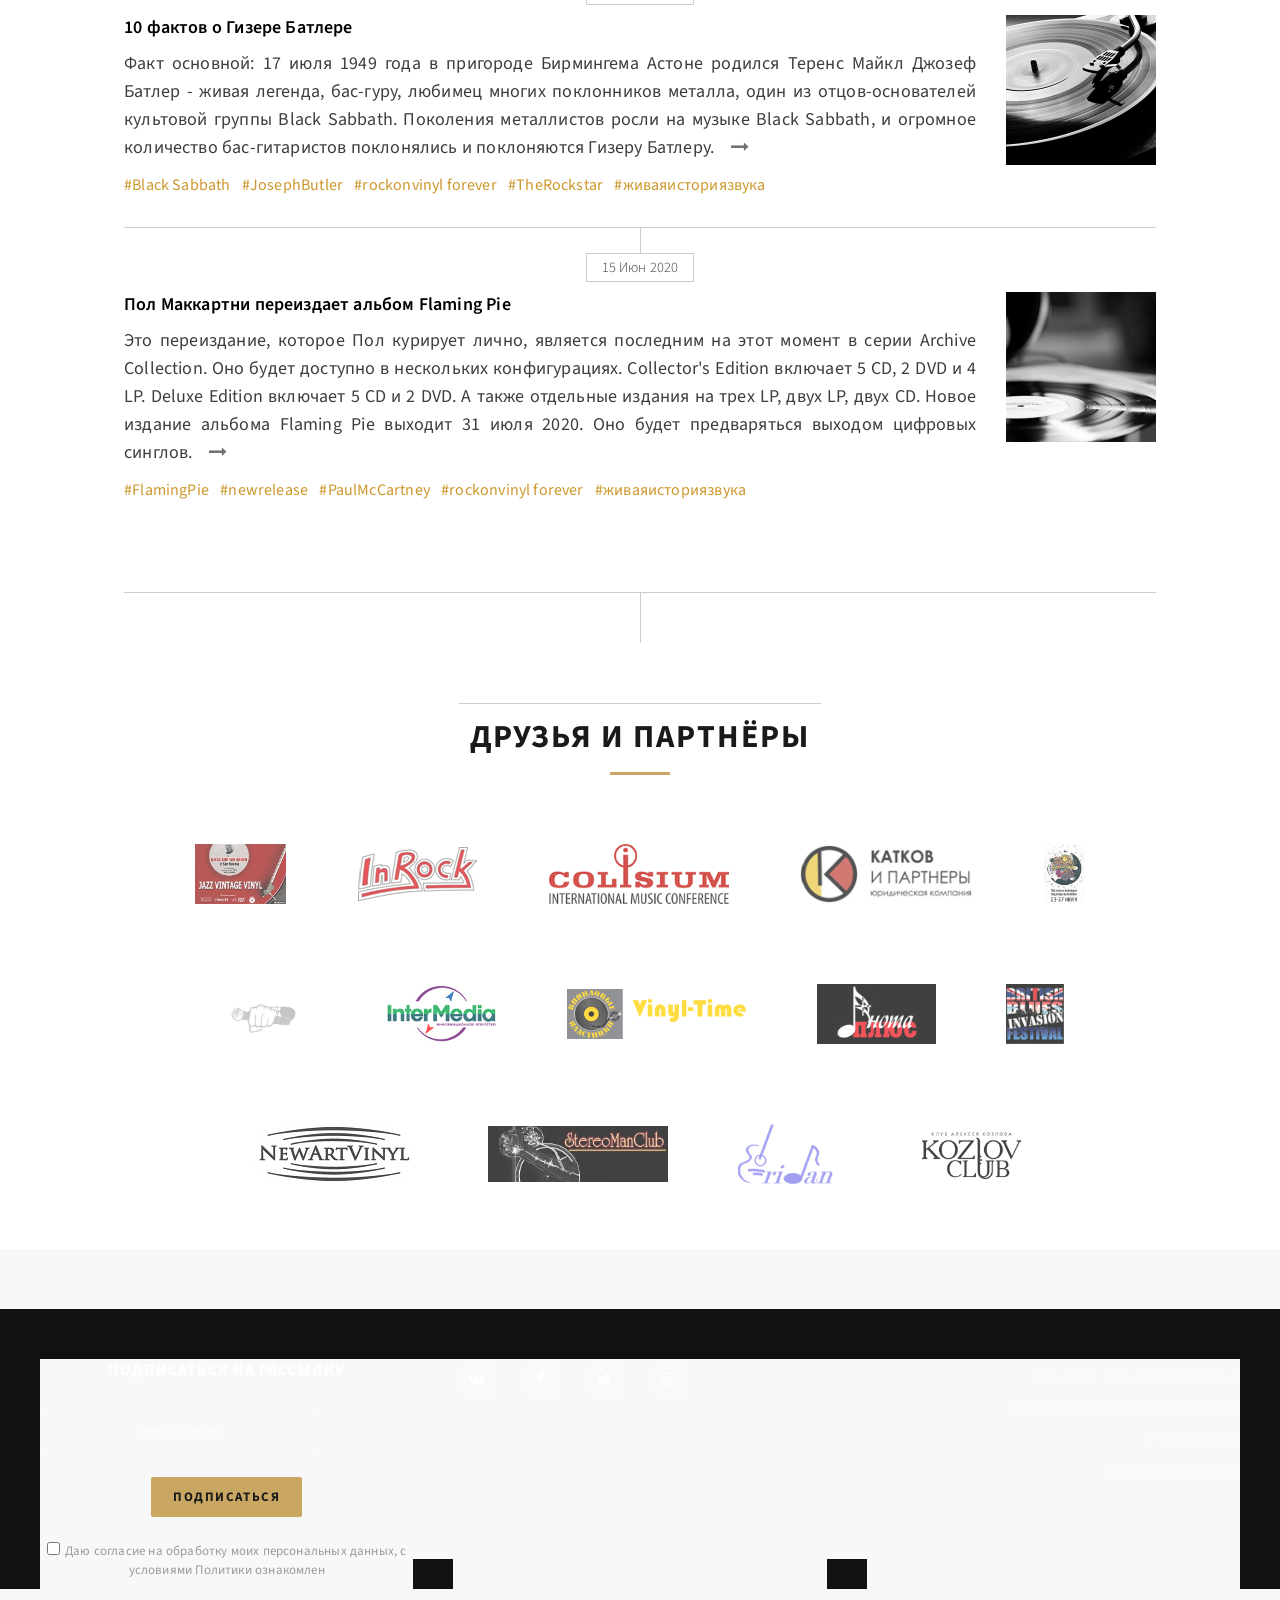
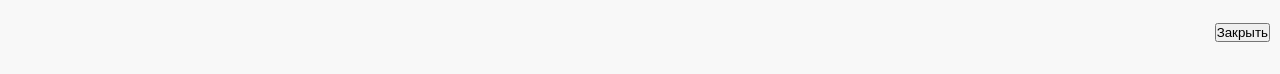
==== commit 01fe67c2: "Reformat layout to futurelegal-style horizontal navigation Convert the sidebar-style header (centere" ====
--- a/index.html
+++ b/index.html
@@ -19,14 +19,10 @@
     <link rel="stylesheet" type="text/css" href="assets/css/slick.css">
     <script type="text/javascript" src="assets/js/slick.min.js"></script>
     <link rel="stylesheet" type="text/css" href="assets/css/style.css">
+    <link rel="stylesheet" type="text/css" href="assets/css/futurelegal-layout.css">
     <script src="assets/js/detect.min.js"></script>
     <script src="assets/js/jquery.actual.min.js"></script>
     <script src="assets/js/script.js"></script>
-    <style>
-    .menu a.home {
-        color:#e3b864;
-    }
-    </style>
 
     <meta property="og:type" content="website">
     <meta property="og:title" content="ЗВУК НА ВИНИЛЕ с Павлом Катковым">
@@ -38,106 +34,60 @@
 <div class="loader" style="display: none;"></div>
 <div class="load" style="visibility: visible !important">
 
-<div class="border-left" style="width: 173px; visibility: visible;"></div>
-<div class="border-right" style="width: 173px; visibility: visible;"></div>
-<div class="head"></div>
-<div class="logo">
-    <a href="index.html">
-        <div class="logo-text">
-            <div class="logo-title">ЗВУК НА ВИНИЛЕ</div>
-            <div class="logo-divider"></div>
-            <div class="logo-subtitle">с Павлом Катковым</div>
-            <div class="logo-vinyls">
-                <span class="vinyl"></span>
-                <span class="vinyl"></span>
-                <span class="vinyl"></span>
-                <span class="vinyl"></span>
-                <span class="vinyl"></span>
-                <span class="vinyl"></span>
-            </div>
-        </div>
-        <br>
-        <div class="slogan">
-            ЗВУК НА ВИНИЛЕ.<br>
-            <span class="frame1">Живая<span style="opacity: 0;">Живая</span></span> <span class="color">история</span> <span class="frame2">звука.<span style="opacity: 1;">звука.</span></span>
-        </div>
-    </a>
-</div>
-
-
-<!-- menu -->
-<div class="menu-desktop menu" style="top: 190px; position: absolute;">
-<ul>
-    <li><a href="index.html" class="home">ГЛАВНАЯ</a></li>
-    <li><a href="about.html" class="about">О ПРОЕКТЕ</a></li>
-    <li><a href="autor.html" class="autor">ОБ АВТОРЕ</a></li>
-    <li><a href="newsproject.html" class="newsproject">НАШИ НОВОСТИ</a></li>
-    <li><a href="rockandvinyl.html" class="rockandvinyl">РОК &amp; ВИНИЛ</a></li>
-    <li><a href="blog.html" class="blog">БЛОГ</a></li>
-    <li><a href="contacts.html" class="contacts">КОНТАКТЫ</a></li>
-    <li><a class="search" data-show="false"><i class="fa fa-search"></i></a></li>
-</ul>
-
-<div>
-    <div class="menu-search">
-        <form enctype="multipart/form-data" method="get" action="#" id="form-search">
-            <input type="search" name="s" value="" placeholder="Поиск" class="req"><i class="fa fa-search" onclick="$('#form-search').submit();"></i>
-        </form>
-    </div>
-</div>
+<!-- Top horizontal header -->
+<header class="site-header" id="siteHeader">
+    <div class="site-header-inner">
+        <button class="nav-toggle" type="button" aria-label="Меню"><i class="fa fa-bars"></i></button>
+        <nav class="nav-left">
+            <ul>
+                <li><a href="index.html" class="home active">Главная</a></li>
+                <li><a href="about.html" class="about">О проекте</a></li>
+                <li><a href="autor.html" class="autor">Об авторе</a></li>
+                <li><a href="newsproject.html" class="newsproject">Новости</a></li>
+            </ul>
+        </nav>
+        <div class="header-logo">
+            <a href="index.html">
+                <div class="logo-title">ЗВУК НА ВИНИЛЕ</div>
+                <div class="logo-divider"></div>
+                <div class="logo-subtitle">с Павлом Катковым</div>
+                <div class="logo-vinyls">
+                    <span class="vinyl"></span>
+                    <span class="vinyl"></span>
+                    <span class="vinyl"></span>
+                    <span class="vinyl"></span>
+                </div>
+            </a>
+        </div>
+        <nav class="nav-right">
+            <ul>
+                <li><a href="rockandvinyl.html" class="rockandvinyl">Рок &amp; Винил</a></li>
+                <li><a href="blog.html" class="blog">Блог</a></li>
+                <li><a href="contacts.html" class="contacts">Контакты</a></li>
+            </ul>
+        </nav>
+    </div>
+</header>
 <script>
-$('#form-search').submit(tryFormSubmit);
-$('.menu-desktop .search').click(function(){
-    var s = $(this).attr('data-show');
-    if (s=='false') {
-        $('.menu-search').removeClass('slideOutUp');
-        $('.menu-search').addClass('slideInDown');
-        $('.menu-search').addClass('s');
-        $('.menu-desktop .search').attr('data-show', 'true');
-        $('.menu-search input').focus();
-    } else {
-        $('.menu-search').removeClass('slideInDown');
-        $('.menu-search').addClass('slideOutUp');
-        $('.menu-desktop .search').attr('data-show', 'false');
+(function(){
+    var header = document.getElementById('siteHeader');
+    var toggle = header && header.querySelector('.nav-toggle');
+    if (toggle) {
+        toggle.addEventListener('click', function(){
+            header.classList.toggle('menu-open');
+        });
     }
-});
+})();
 </script>
 
-</div>
-<div class="menu-mobile menu" style="top: 190px; position: absolute;">
-<i class="fa fa-bars"></i>
-<ul>
-    <li><a href="index.html" class="home">ГЛАВНАЯ</a></li>
-    <li><a href="about.html" class="about">О ПРОЕКТЕ</a></li>
-    <li><a href="autor.html" class="autor">ОБ АВТОРЕ</a></li>
-    <li><a href="newsproject.html" class="newsproject">НАШИ НОВОСТИ</a></li>
-    <li><a href="rockandvinyl.html" class="rockandvinyl">РОК &amp; ВИНИЛ</a></li>
-    <li><a href="blog.html" class="blog">БЛОГ</a></li>
-    <li><a href="contacts.html" class="contacts">КОНТАКТЫ</a></li>
-    <li class="search">
-        <form enctype="multipart/form-data" method="get" action="#" id="form-search-mobile">
-            <input type="search" name="s" value="" placeholder="Поиск" class="req"><span class="fa fa-search" onclick="$('#form-search-mobile').submit();"></span>
-        </form>
-    </li>
-
-    <script>
-    $('#form-search-mobile').submit(tryFormSubmit);
-    </script>
-</ul>
-
-</div>
-<script>
-$(window).scroll(function() {
-    if (typeof block4 !=='undefined') {
-        if (detect.parse(navigator.userAgent).browser.family == 'Firefox' || $(window).width() <= 971 || logodirect == 'showlogo') {
-            menu();
-        }
-    } else {
-        menu();
-    }
-});
-</script>
-<!-- end menu -->
+<!-- Hero banner -->
+<section class="hero" style="background-image:url('rock/01.jpg');">
+    <div class="hero-content">
+        <h1>ЗВУК НА ВИНИЛЕ</h1>
+        <p class="hero-subtitle">Живая <span class="accent">история</span> звука</p>
+        <a href="contacts.html" class="hero-cta">Связаться</a>
+    </div>
+</section>
 
 <div class="top-container">
 <div class="top-center">
--- a/assets/css/futurelegal-layout.css
+++ b/assets/css/futurelegal-layout.css
@@ -0,0 +1,582 @@
+/* ============================================================
+   Futurelegal-style horizontal layout for ЗВУК НА ВИНИЛЕ
+   Loaded AFTER style.css to override the original sidebar layout
+   ============================================================ */
+
+html, body {
+    height: auto;
+    min-height: 100%;
+    overflow-x: hidden;
+}
+
+body {
+    background-color: #f8f8f8;
+}
+
+/* Hide original side-border decorations and absolute logo/menu */
+.border-left,
+.border-right,
+.head {
+    display: none !important;
+}
+.logo:not(.site-logo),
+.menu-desktop:not(.fl-nav),
+.menu-mobile:not(.fl-nav-mobile) {
+    display: none !important;
+}
+
+/* ----- Top horizontal header (split nav around centered logo) ----- */
+.site-header {
+    position: relative;
+    width: 100%;
+    background: linear-gradient(180deg, #111 0%, #1c1c1c 100%);
+    box-shadow: 0 2px 6px rgba(0,0,0,0.18);
+    z-index: 1000;
+}
+.site-header-inner {
+    max-width: 1400px;
+    margin: 0 auto;
+    display: flex;
+    align-items: center;
+    justify-content: space-between;
+    padding: 18px 40px;
+    gap: 24px;
+}
+.site-header .nav-left,
+.site-header .nav-right {
+    flex: 1 1 0;
+}
+.site-header .nav-left ul,
+.site-header .nav-right ul {
+    list-style: none;
+    margin: 0;
+    padding: 0;
+    display: flex;
+    flex-wrap: wrap;
+    gap: 22px;
+}
+.site-header .nav-left ul {
+    justify-content: flex-end;
+}
+.site-header .nav-right ul {
+    justify-content: flex-start;
+}
+.site-header .nav-left li,
+.site-header .nav-right li {
+    margin: 0;
+    height: auto;
+}
+.site-header .nav-left a,
+.site-header .nav-right a {
+    color: #ffffff;
+    font-family: 'Source Sans Pro', sans-serif;
+    font-weight: 600;
+    font-size: 13px;
+    letter-spacing: 0.14em;
+    text-transform: uppercase;
+    text-decoration: none;
+    transition: color 0.2s ease;
+    white-space: nowrap;
+}
+.site-header .nav-left a:hover,
+.site-header .nav-right a:hover,
+.site-header .nav-left a.active,
+.site-header .nav-right a.active {
+    color: #e3b864;
+    text-decoration: none;
+}
+
+/* Centered logo block inside header */
+.site-header .header-logo {
+    flex: 0 0 auto;
+    text-align: center;
+    padding: 0 18px;
+    border-left: 1px solid rgba(255,255,255,0.10);
+    border-right: 1px solid rgba(255,255,255,0.10);
+}
+.site-header .header-logo a {
+    display: inline-block;
+    text-decoration: none;
+    color: #fff;
+}
+.site-header .header-logo .logo-title {
+    font-family: 'Source Sans Pro', sans-serif;
+    font-size: 22px;
+    font-weight: 900;
+    color: #ffffff;
+    letter-spacing: 1px;
+    line-height: 1;
+    white-space: nowrap;
+}
+.site-header .header-logo .logo-divider {
+    height: 2px;
+    margin: 5px 0 4px;
+    background: linear-gradient(to right, #ffffff 0%, #ffffff 50%, #c9a763 50%, #c9a763 100%);
+}
+.site-header .header-logo .logo-subtitle {
+    font-family: Georgia, serif;
+    font-size: 12px;
+    color: #c9a763;
+    letter-spacing: 0.05em;
+}
+.site-header .header-logo .logo-vinyls {
+    display: flex;
+    justify-content: center;
+    gap: 4px;
+    margin-top: 6px;
+}
+.site-header .header-logo .vinyl {
+    width: 14px;
+    height: 14px;
+    border-radius: 50%;
+    display: inline-block;
+    background: radial-gradient(circle, #c9a763 0%, #c9a763 28%, #1a1a1a 29%, #0a0a0a 100%);
+    animation: vinyl-spin 1.8s linear infinite;
+}
+
+/* Mobile menu toggle */
+.site-header .nav-toggle {
+    display: none;
+    background: none;
+    border: 1px solid rgba(255,255,255,0.25);
+    color: #fff;
+    padding: 8px 12px;
+    font-size: 18px;
+    cursor: pointer;
+}
+
+/* ----- Hero section (futurelegal-style banner) ----- */
+.hero {
+    position: relative;
+    width: 100%;
+    min-height: 460px;
+    display: flex;
+    align-items: center;
+    justify-content: center;
+    background-size: cover;
+    background-position: center center;
+    background-repeat: no-repeat;
+    color: #fff;
+    overflow: hidden;
+}
+.hero::before {
+    content: '';
+    position: absolute;
+    inset: 0;
+    background: linear-gradient(180deg, rgba(0,0,0,0.55) 0%, rgba(0,0,0,0.70) 100%);
+    z-index: 1;
+}
+.hero-content {
+    position: relative;
+    z-index: 2;
+    max-width: 980px;
+    padding: 80px 24px;
+    text-align: center;
+}
+.hero-content h1 {
+    font-family: 'Source Sans Pro', sans-serif;
+    font-size: 64px;
+    font-weight: 900;
+    color: #ffffff;
+    letter-spacing: 0.02em;
+    margin: 0 0 20px;
+    line-height: 1.1;
+    text-shadow: 0 2px 8px rgba(0,0,0,0.4);
+}
+.hero-content .hero-subtitle {
+    font-size: 22px;
+    font-weight: 400;
+    color: #f4f4f4;
+    margin: 0 0 36px;
+    letter-spacing: 0.01em;
+}
+.hero-content .hero-subtitle .accent {
+    color: #e3b864;
+    font-weight: 600;
+}
+.hero-cta {
+    display: inline-block;
+    padding: 16px 52px;
+    background: #ffffff;
+    color: #1a1a1a !important;
+    font-family: 'Source Sans Pro', sans-serif;
+    font-size: 14px;
+    font-weight: 700;
+    letter-spacing: 0.18em;
+    text-transform: uppercase;
+    text-decoration: none !important;
+    border-radius: 2px;
+    transition: background 0.25s ease, color 0.25s ease, transform 0.25s ease;
+}
+.hero-cta:hover {
+    background: #c9a763;
+    color: #ffffff !important;
+    transform: translateY(-2px);
+}
+
+/* Smaller page banner (non-index pages) */
+.page-banner {
+    position: relative;
+    width: 100%;
+    min-height: 220px;
+    display: flex;
+    align-items: center;
+    justify-content: center;
+    background-size: cover;
+    background-position: center center;
+    color: #fff;
+    overflow: hidden;
+}
+.page-banner::before {
+    content: '';
+    position: absolute;
+    inset: 0;
+    background: linear-gradient(180deg, rgba(0,0,0,0.55) 0%, rgba(0,0,0,0.75) 100%);
+    z-index: 1;
+}
+.page-banner h1 {
+    position: relative;
+    z-index: 2;
+    color: #fff;
+    font-size: 42px;
+    font-weight: 900;
+    text-transform: uppercase;
+    letter-spacing: 0.04em;
+    margin: 0;
+    text-align: center;
+    padding: 24px;
+    text-shadow: 0 2px 8px rgba(0,0,0,0.4);
+}
+
+/* ----- Main content wrapper (full width, max-width centered) ----- */
+.top-container {
+    position: relative;
+    margin: 0 auto !important;
+    padding: 0 !important;
+    background: #ffffff;
+    border: none !important;
+    min-height: 0;
+    max-width: 100%;
+}
+.top-center {
+    position: relative;
+    padding-top: 0 !important;
+    max-width: 1280px;
+    margin: 0 auto;
+    padding-left: 40px;
+    padding-right: 40px;
+}
+.top-content {
+    position: relative;
+    z-index: 1;
+    margin-bottom: 60px !important;
+    padding-top: 50px;
+    background: #ffffff;
+}
+
+/* Section headings get the futurelegal-style treatment */
+.component-head-block {
+    text-align: center;
+    margin: 60px 0 30px;
+}
+.component-head-block > div,
+.component-head-block h1 {
+    font-family: 'Source Sans Pro', sans-serif;
+    font-size: 32px;
+    font-weight: 700;
+    color: #1a1a1a;
+    text-transform: uppercase;
+    letter-spacing: 0.06em;
+    position: relative;
+    display: inline-block;
+    padding-bottom: 14px;
+}
+.component-head-block > div::after,
+.component-head-block h1::after {
+    content: '';
+    display: block;
+    width: 60px;
+    height: 3px;
+    background: #c9a763;
+    margin: 12px auto 0;
+}
+.component-head-block a {
+    text-decoration: none;
+    color: inherit;
+}
+
+/* Banner partners grid */
+.banners {
+    margin-top: 60px;
+    padding-bottom: 40px;
+}
+.banners-images {
+    display: flex;
+    flex-wrap: wrap;
+    justify-content: center;
+    gap: 30px;
+    margin-top: 24px;
+}
+.banners-images a {
+    display: inline-flex;
+    align-items: center;
+    justify-content: center;
+    height: 70px;
+    transition: opacity 0.2s ease, transform 0.2s ease;
+    opacity: 0.75;
+}
+.banners-images a:hover {
+    opacity: 1;
+    transform: translateY(-2px);
+}
+.banners-images img {
+    max-height: 60px;
+    max-width: 180px;
+    width: auto;
+}
+
+/* ----- Footer ----- */
+.bottom-container {
+    position: relative;
+    margin-top: 0;
+    height: auto;
+    background: #111;
+    color: #cfcfcf;
+    padding: 50px 24px 30px;
+    z-index: 100;
+}
+.bottom-bg {
+    display: none;
+}
+.bottom-footer {
+    max-width: 1200px;
+    margin: 0 auto;
+    display: flex;
+    flex-wrap: wrap;
+    justify-content: space-between;
+    gap: 40px;
+}
+.bottom-footer .bottom-footer-left,
+.bottom-footer .bottom-footer-center,
+.bottom-footer .bottom-footer-right {
+    flex: 1 1 280px;
+    width: auto !important;
+    padding: 0 !important;
+    left: auto !important;
+    right: auto !important;
+}
+.bottom-social {
+    display: flex;
+    gap: 14px;
+    align-items: center;
+    flex-wrap: wrap;
+}
+.bottom-social a {
+    display: inline-flex;
+    align-items: center;
+    justify-content: center;
+    width: 40px;
+    height: 40px;
+    border-radius: 50%;
+    background: rgba(255,255,255,0.08);
+    color: #ffffff !important;
+    text-decoration: none;
+    font-size: 16px;
+    transition: background 0.2s ease, color 0.2s ease;
+}
+.bottom-social a:hover {
+    background: #c9a763;
+    color: #111 !important;
+}
+.subscribe-head {
+    color: #ffffff;
+    font-weight: 700;
+    font-size: 16px;
+    letter-spacing: 0.06em;
+    text-transform: uppercase;
+    margin-bottom: 14px;
+}
+#subscribe-form {
+    display: flex;
+    flex-direction: column;
+    gap: 10px;
+}
+#subscribe-email {
+    background: rgba(255,255,255,0.08);
+    border: 1px solid rgba(255,255,255,0.15);
+    color: #ffffff;
+    padding: 10px 12px;
+    font-size: 14px;
+    border-radius: 2px;
+}
+#subscribe-email::placeholder {
+    color: rgba(255,255,255,0.5);
+}
+#subscribe-submit button {
+    background: #c9a763;
+    color: #1a1a1a;
+    font-weight: 700;
+    border: none;
+    padding: 11px 22px;
+    letter-spacing: 0.12em;
+    text-transform: uppercase;
+    cursor: pointer;
+    border-radius: 2px;
+    font-size: 13px;
+    transition: background 0.2s ease, color 0.2s ease;
+}
+#subscribe-submit button:hover {
+    background: #ffffff;
+    color: #1a1a1a;
+}
+.politika {
+    font-size: 12px;
+    color: rgba(255,255,255,0.65);
+    line-height: 1.4;
+}
+.politika input {
+    margin-right: 6px;
+}
+.bottom-copyright p {
+    margin: 4px 0;
+    color: rgba(255,255,255,0.75);
+    font-size: 14px;
+}
+.bottom-copyright p:first-child {
+    color: rgba(255,255,255,0.5);
+    font-size: 13px;
+}
+
+/* ----- Page content typography (about / autor) ----- */
+.com-page,
+.com-text {
+    padding: 30px 0 60px;
+}
+.com-page p,
+.com-text p {
+    line-height: 30px;
+    color: #3e3e3e;
+    margin: 14px 0;
+    text-align: justify;
+}
+.com-page a,
+.com-text a {
+    color: #c9a763;
+}
+
+/* Contact page */
+.contact-info {
+    display: flex;
+    flex-wrap: wrap;
+    gap: 40px;
+    padding: 30px 0 60px;
+}
+.contact-info > div {
+    flex: 1 1 260px;
+}
+
+/* Mobile responsive */
+@media (max-width: 1024px) {
+    .site-header-inner {
+        padding: 14px 20px;
+        gap: 14px;
+    }
+    .site-header .nav-left ul,
+    .site-header .nav-right ul {
+        gap: 14px;
+    }
+    .site-header .nav-left a,
+    .site-header .nav-right a {
+        font-size: 12px;
+        letter-spacing: 0.10em;
+    }
+    .hero-content h1 {
+        font-size: 48px;
+    }
+}
+@media (max-width: 768px) {
+    .site-header-inner {
+        flex-wrap: wrap;
+        justify-content: space-between;
+        padding: 12px 16px;
+    }
+    .site-header .nav-toggle {
+        display: inline-block;
+        order: 1;
+    }
+    .site-header .header-logo {
+        order: 2;
+        flex: 1 1 auto;
+        border: none;
+        padding: 0 8px;
+    }
+    .site-header .header-logo .logo-title {
+        font-size: 18px;
+    }
+    .site-header .header-logo .logo-vinyls {
+        display: none;
+    }
+    .site-header .nav-left,
+    .site-header .nav-right {
+        order: 4;
+        flex: 1 1 100%;
+        display: none;
+    }
+    .site-header.menu-open .nav-left,
+    .site-header.menu-open .nav-right {
+        display: block;
+    }
+    .site-header.menu-open .nav-left ul,
+    .site-header.menu-open .nav-right ul {
+        flex-direction: column;
+        gap: 6px;
+        justify-content: center;
+        align-items: center;
+        padding: 12px 0;
+    }
+    .hero {
+        min-height: 360px;
+    }
+    .hero-content h1 {
+        font-size: 36px;
+    }
+    .hero-content .hero-subtitle {
+        font-size: 18px;
+    }
+    .hero-cta {
+        padding: 13px 36px;
+        font-size: 13px;
+    }
+    .top-center {
+        padding-left: 16px;
+        padding-right: 16px;
+    }
+    .component-head-block > div,
+    .component-head-block h1 {
+        font-size: 22px;
+    }
+    .mod-news1 .article-images {
+        position: relative !important;
+        width: 100% !important;
+        height: 220px !important;
+    }
+    .mod-news1 .article-content {
+        padding-right: 0 !important;
+        min-height: 0 !important;
+        margin-top: 16px;
+    }
+    .mod-news2 .article-content {
+        padding-right: 0 !important;
+    }
+    .mod-news2 .article-img,
+    .mod-news2 .article-img-black {
+        position: relative !important;
+        width: 100% !important;
+        height: 200px !important;
+        margin-top: 12px;
+    }
+    .bottom-footer {
+        flex-direction: column;
+        gap: 24px;
+    }
+}
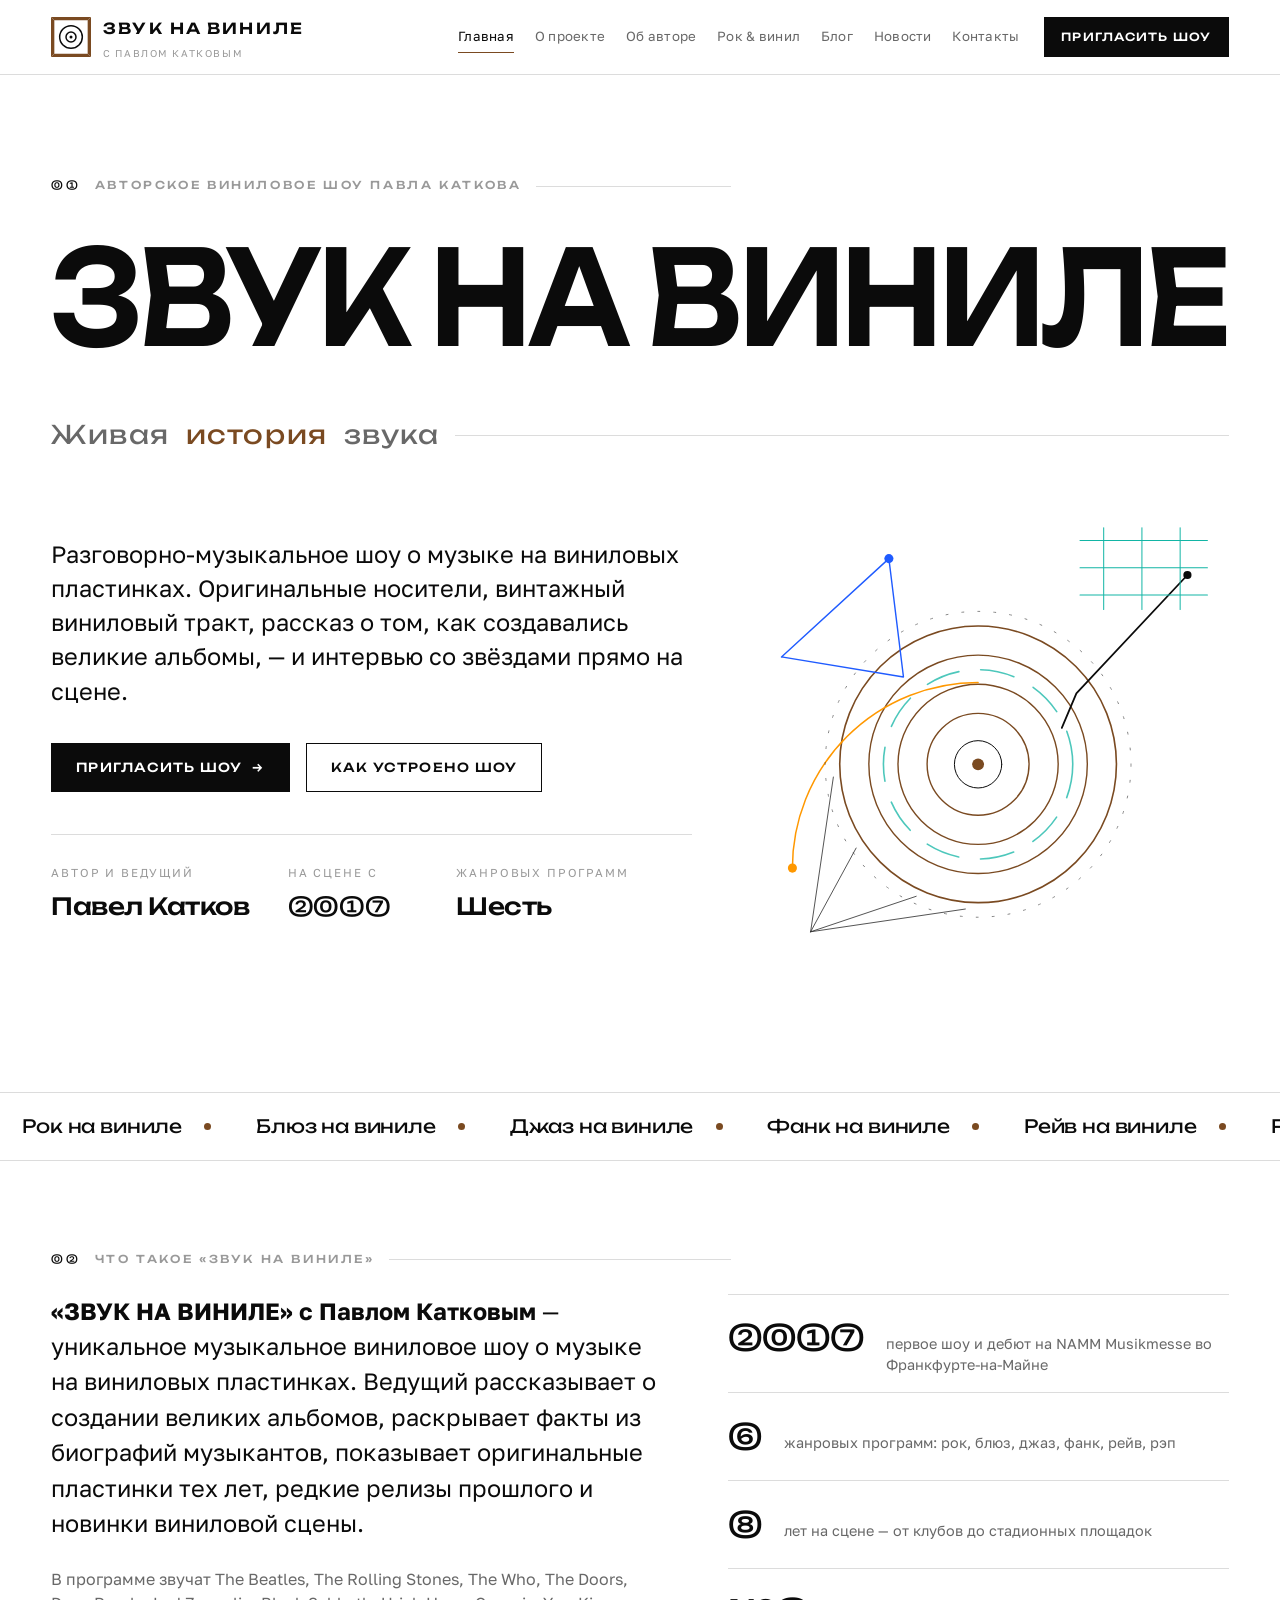
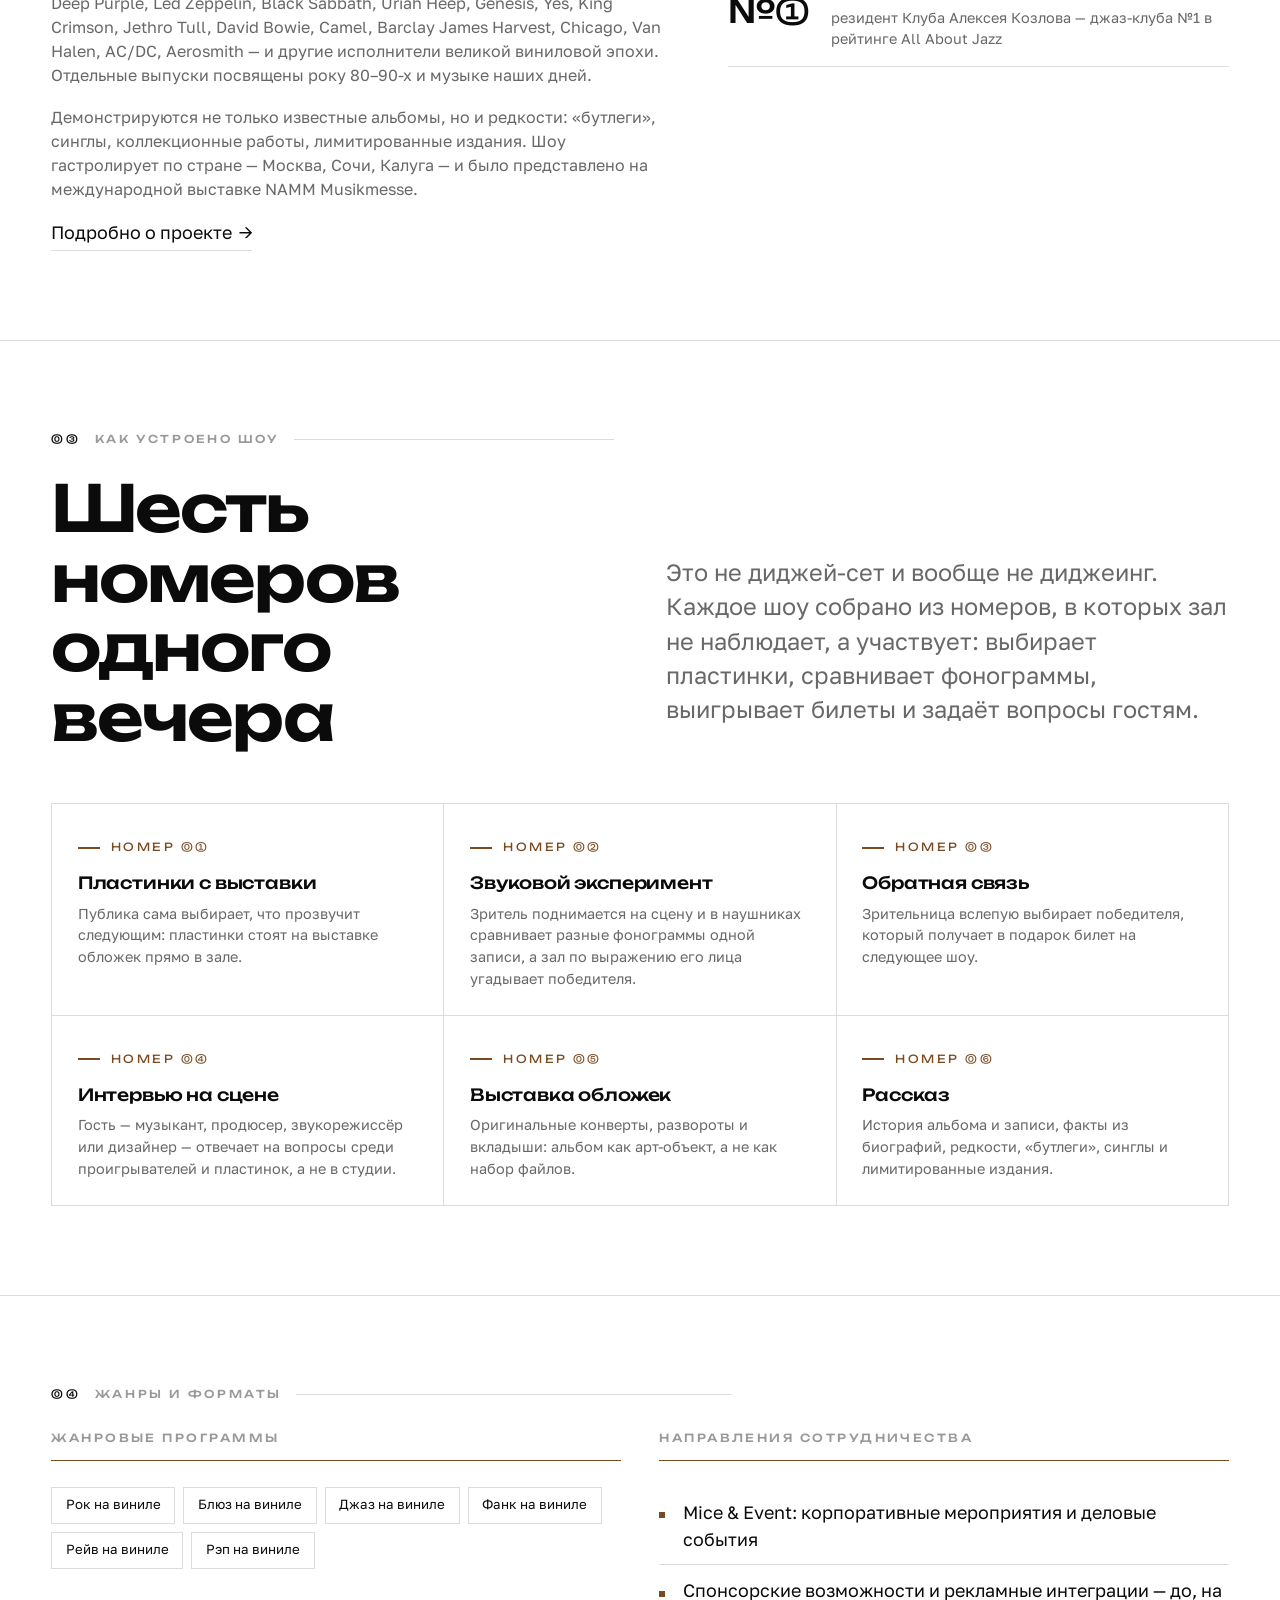
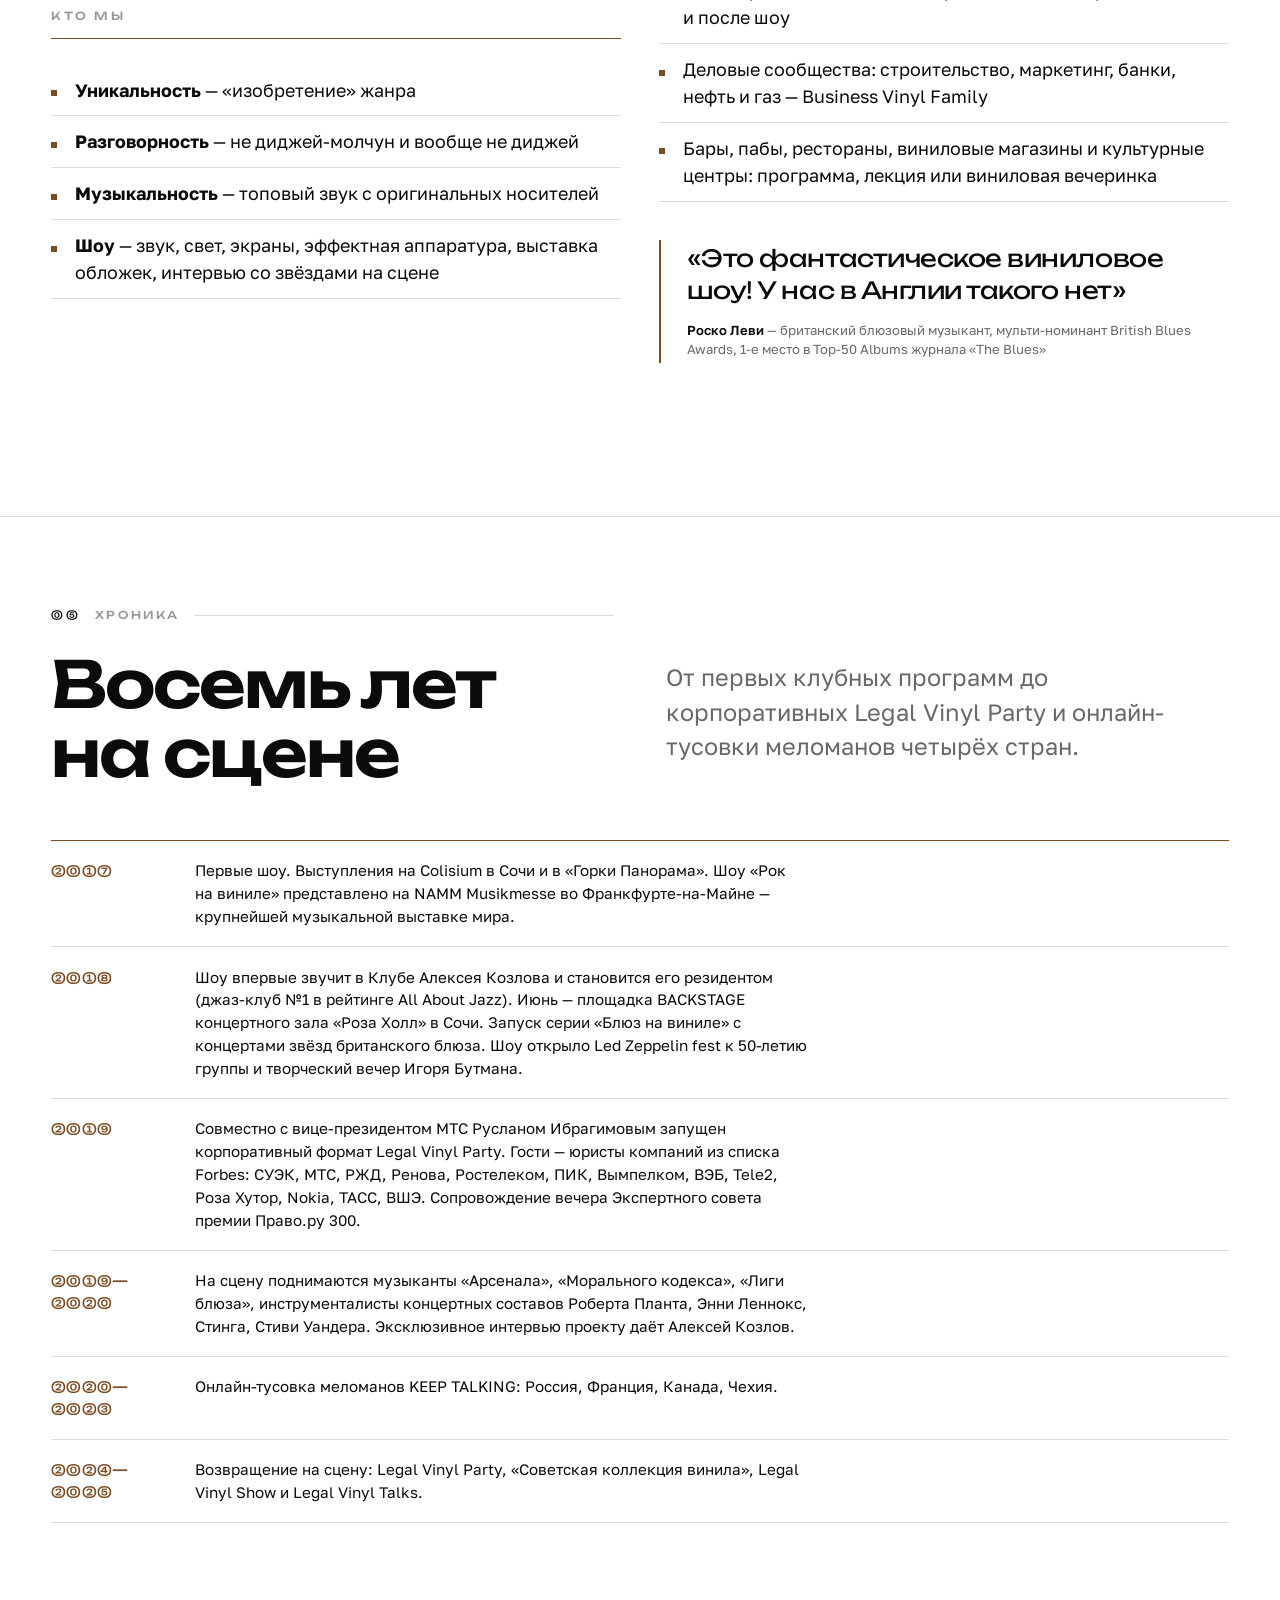
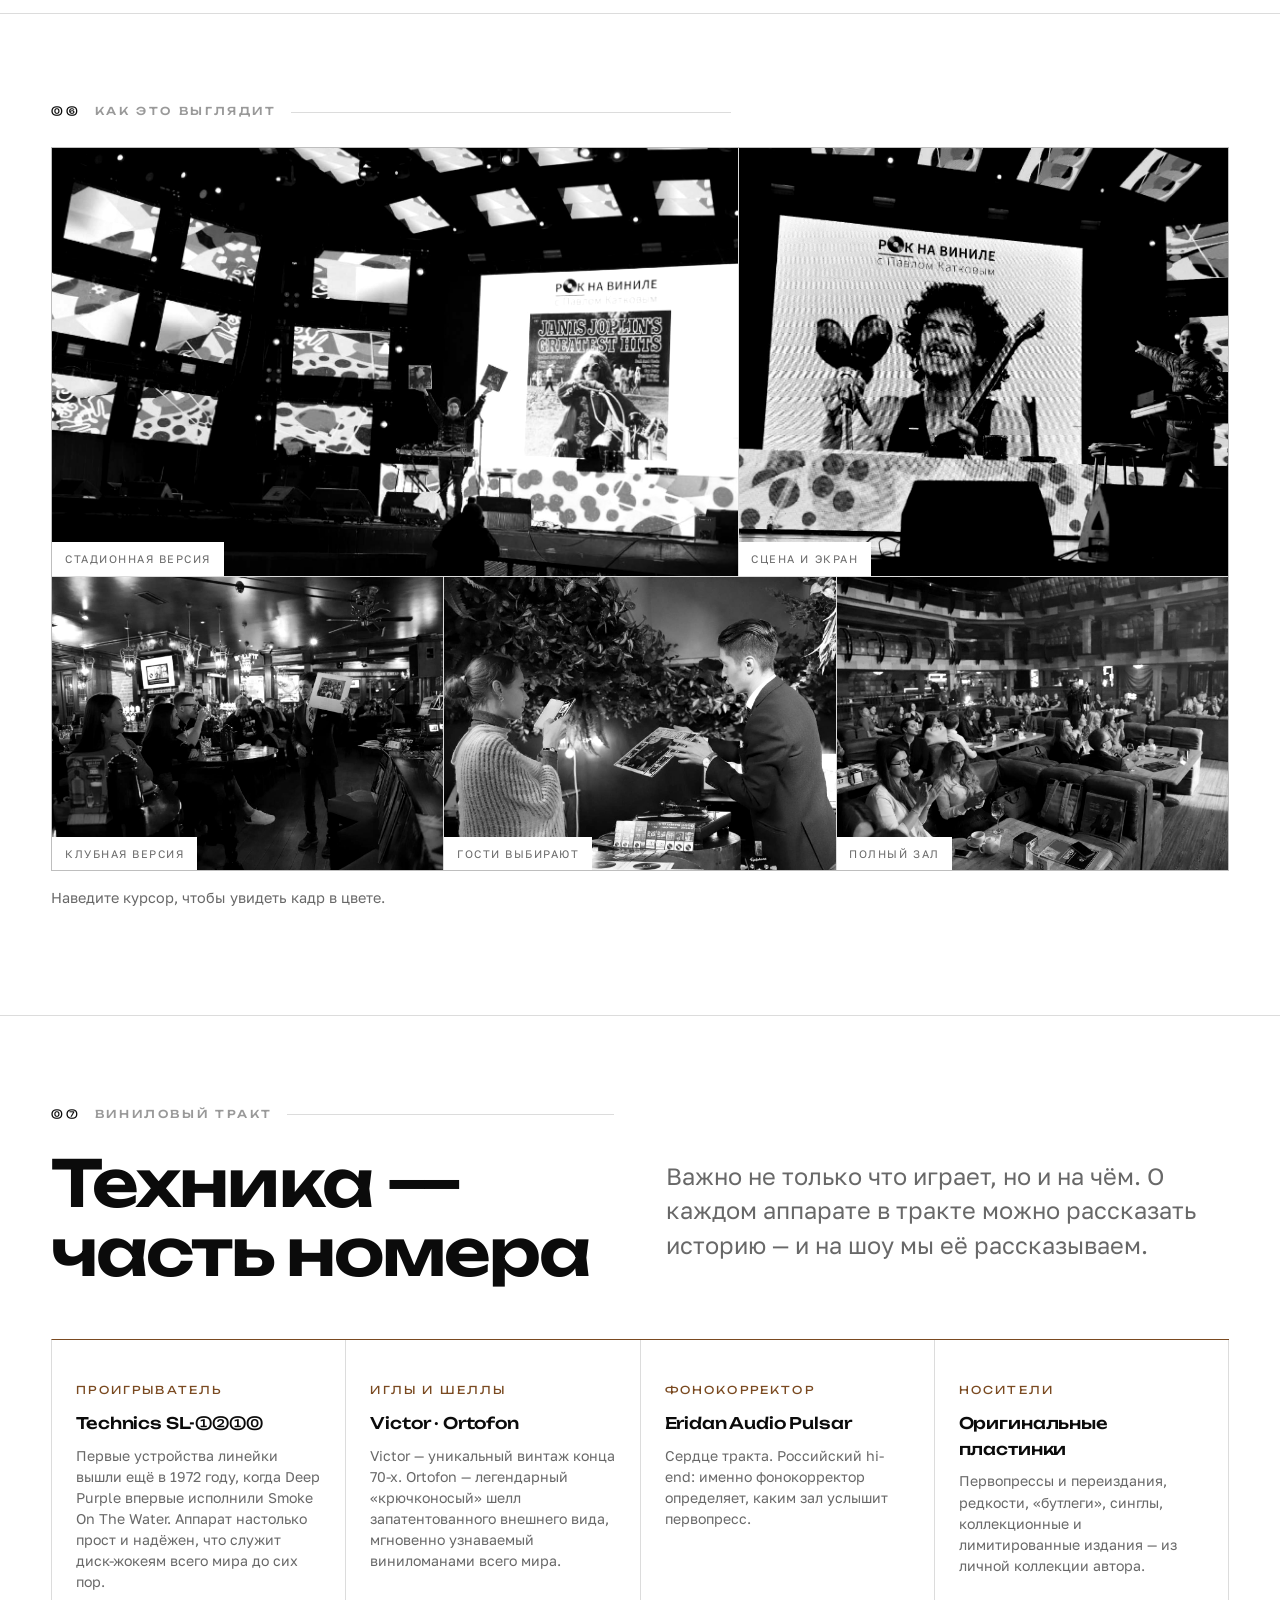
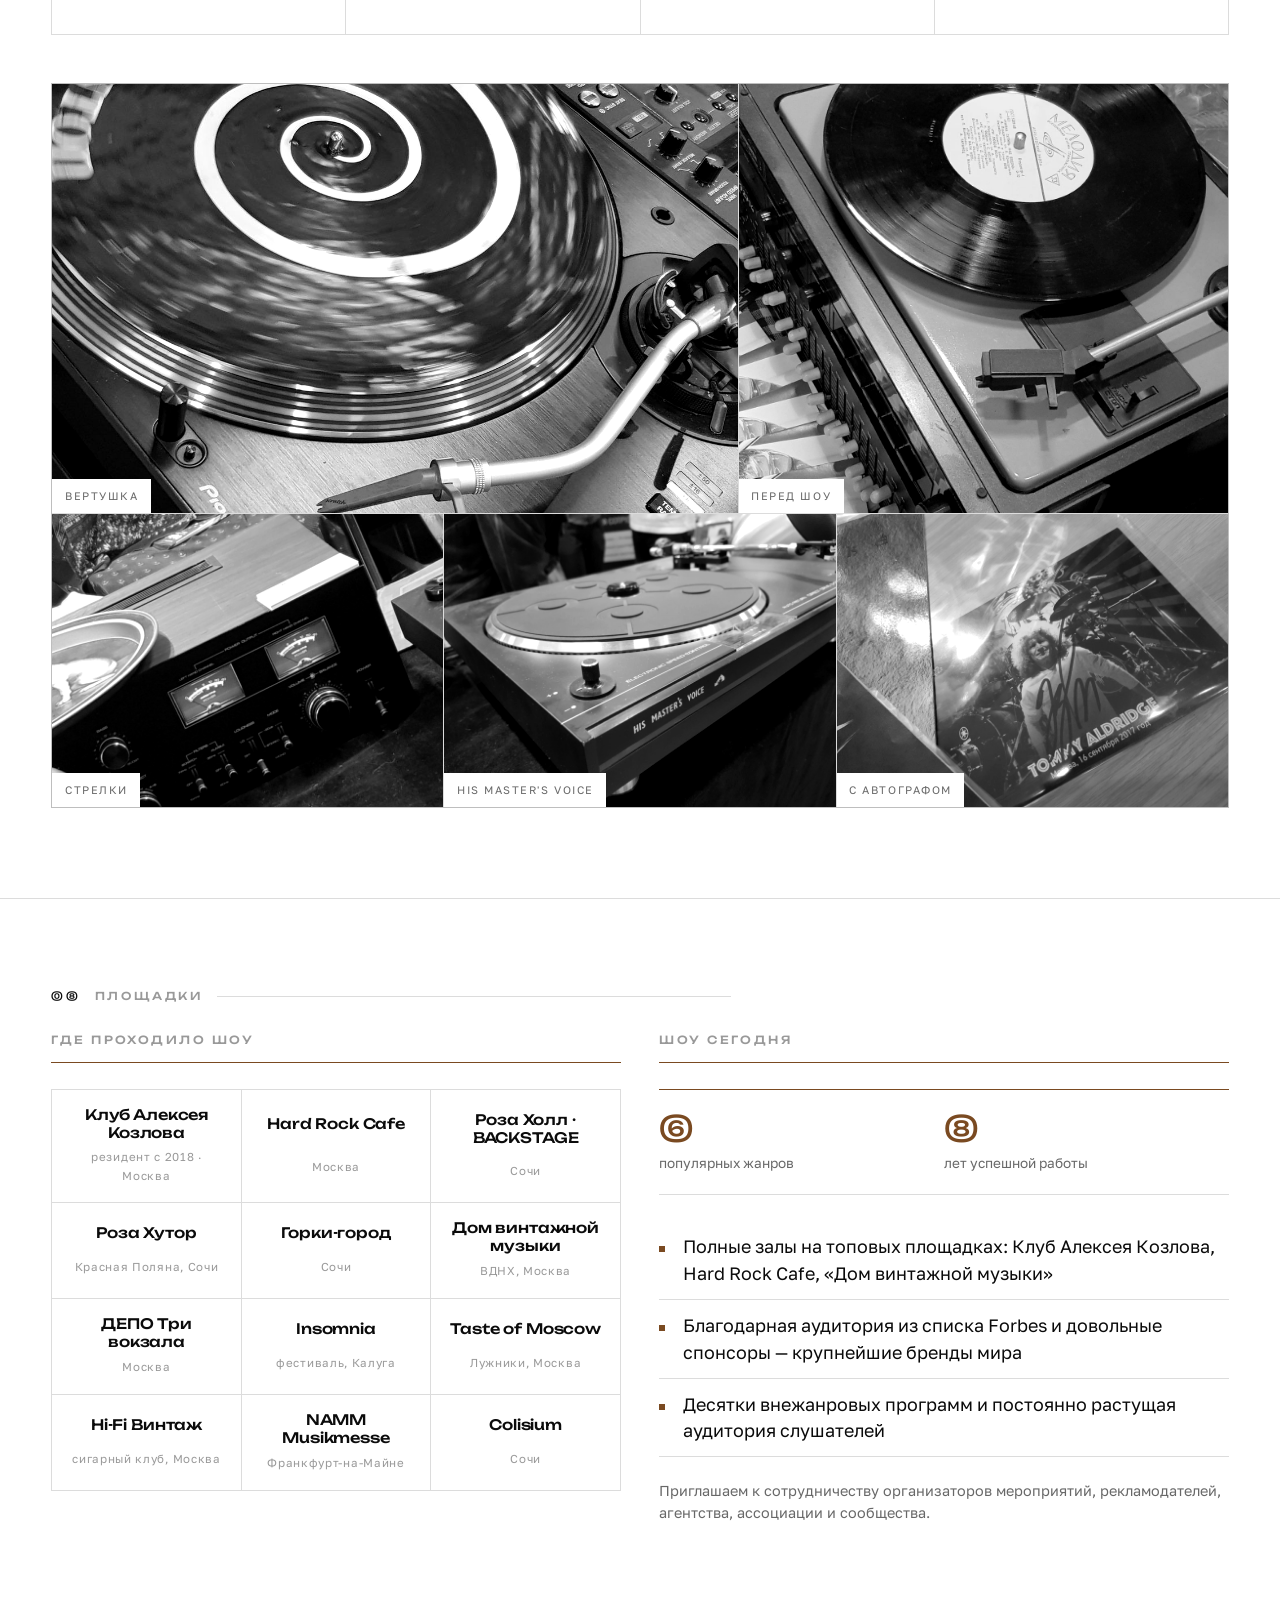
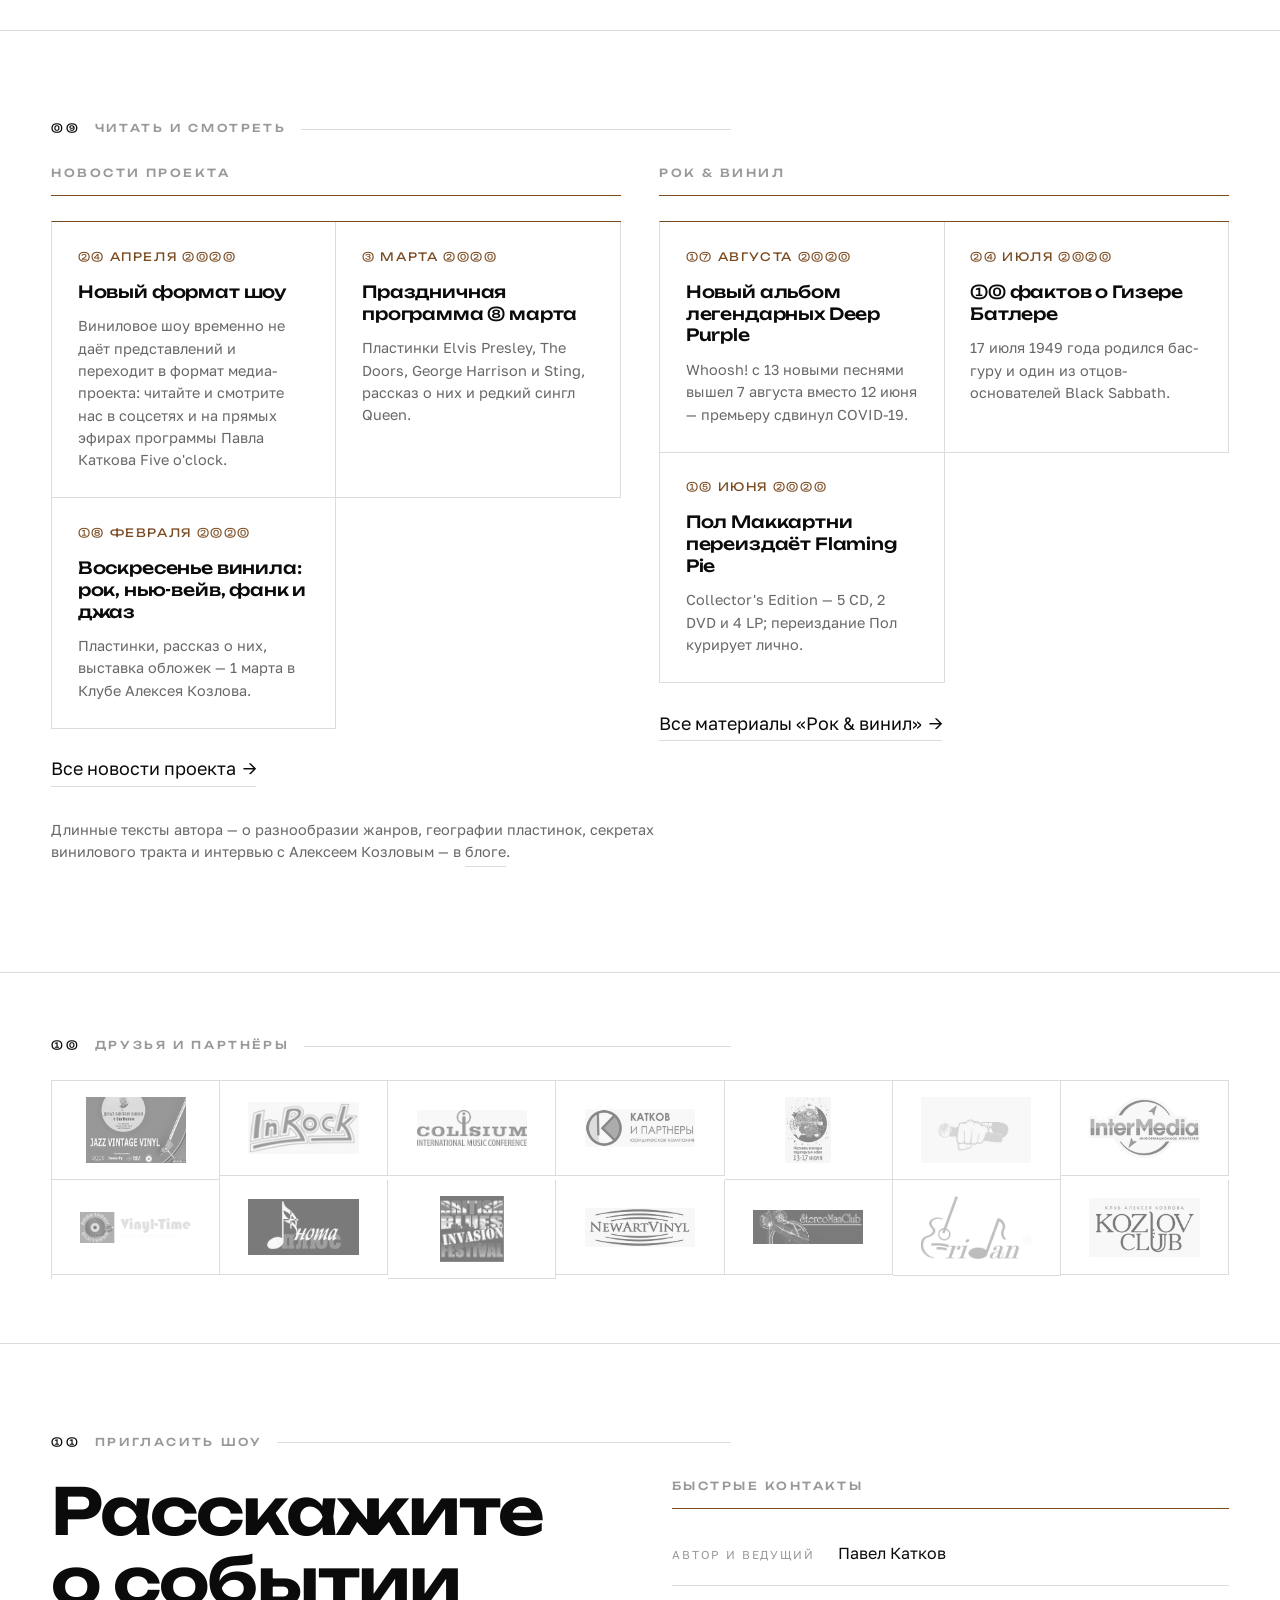
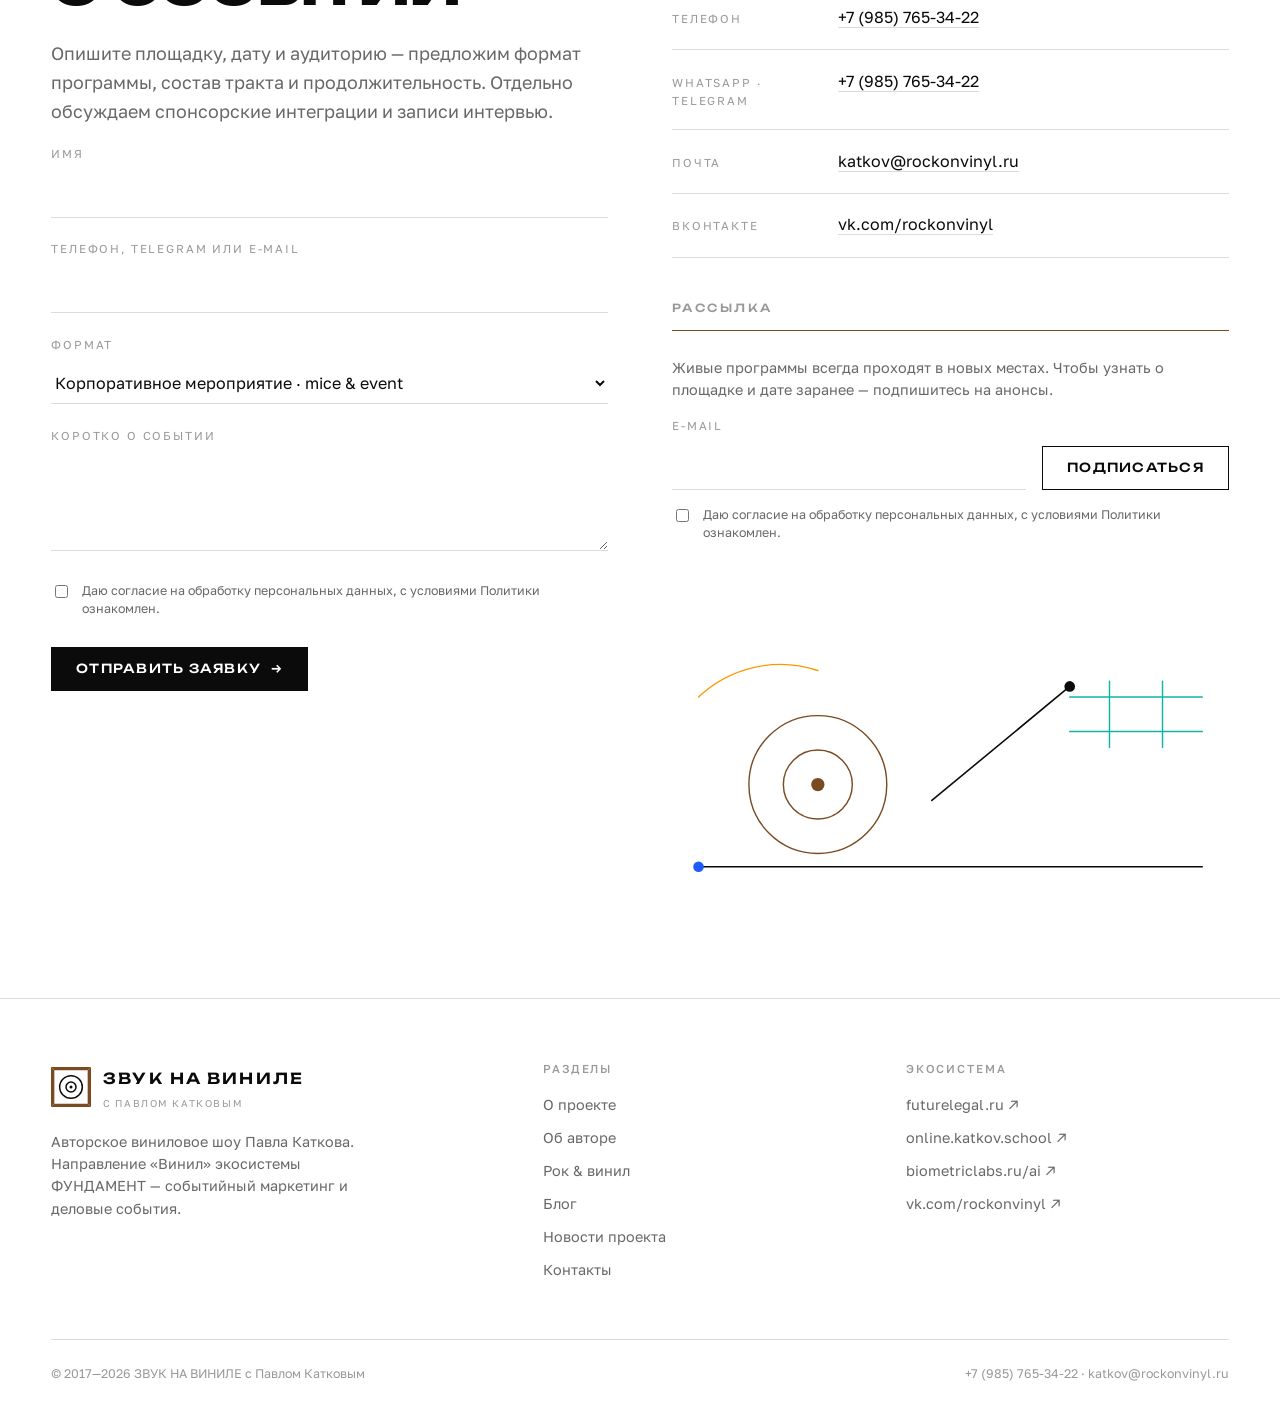
==== commit 72d06c3e: "Rebuild the site in the ФУНДАМЕНТ design system Перевёрстаны все семь страниц в дизайн-системе экоси" ====
--- a/index.html
+++ b/index.html
@@ -1,375 +1,735 @@
 <!DOCTYPE html>
-<html dir="ltr" lang="ru" class="">
+<html lang="ru">
 <head>
-    <meta http-equiv="Content-Type" content="text/html; charset=UTF-8">
-    <title>ЗВУК НА ВИНИЛЕ с Павлом Катковым</title>
-    <meta name="keywords" content="звук на виниле с павлом катковым, звук на виниле, рок винил, павел катков, винил">
-    <meta name="description" content="ЗВУК НА ВИНИЛЕ - авторский проект Павла Каткова, посвящённый рок-музыке на виниловых пластинках.">
-    <meta name="viewport" content="width=device-width, initial-scale=1">
-    <link href="https://fonts.googleapis.com/css?family=Source+Sans+Pro:200,300,400,600,700,900&display=swap&subset=cyrillic" rel="stylesheet">
-    <link rel="stylesheet" type="text/css" href="assets/css/bootstrap.min.css">
-    <link rel="stylesheet" type="text/css" href="assets/css/bootstrap-theme.css">
-    <link rel="stylesheet" type="text/css" href="assets/css/jquery.fancybox.css">
-    <link rel="stylesheet" href="https://cdnjs.cloudflare.com/ajax/libs/font-awesome/4.7.0/css/font-awesome.min.css">
-    <link rel="stylesheet" type="text/css" href="assets/css/animate.min.css">
-    <script src="assets/js/jquery-1.11.3.min.js"></script>
-    <script src="assets/js/jquery.color.js"></script>
-    <script src="assets/js/jquery.fancybox.js"></script>
-    <script src="assets/js/bootstrap.min.js"></script>
-    <link rel="stylesheet" type="text/css" href="assets/css/slick.css">
-    <script type="text/javascript" src="assets/js/slick.min.js"></script>
-    <link rel="stylesheet" type="text/css" href="assets/css/style.css">
-    <link rel="stylesheet" type="text/css" href="assets/css/futurelegal-layout.css">
-    <script src="assets/js/detect.min.js"></script>
-    <script src="assets/js/jquery.actual.min.js"></script>
-    <script src="assets/js/script.js"></script>
-
-    <meta property="og:type" content="website">
-    <meta property="og:title" content="ЗВУК НА ВИНИЛЕ с Павлом Катковым">
-    <meta property="og:description" content="ЗВУК НА ВИНИЛЕ - авторский проект Павла Каткова, посвящённый рок-музыке на виниловых пластинках.">
-    <meta property="og:image" content="assets/img/logo2.png">
-    <style type="text/css">.fancybox-margin{margin-right:0px;}</style>
+<meta charset="utf-8">
+<meta name="viewport" content="width=device-width, initial-scale=1">
+<title>ЗВУК НА ВИНИЛЕ с Павлом Катковым — живая история звука</title>
+<meta name="description" content="«ЗВУК НА ВИНИЛЕ» с Павлом Катковым — авторское разговорно-музыкальное шоу о музыке на виниловых пластинках. Рок, блюз, джаз, фанк, рейв и рэп на виниле: оригинальные пластинки, винтажный тракт, интервью со звёздами на сцене. Корпоративные и клубные форматы.">
+<meta property="og:title" content="ЗВУК НА ВИНИЛЕ с Павлом Катковым">
+<meta property="og:description" content="Авторское виниловое шоу: оригинальные пластинки, винтажный виниловый тракт, рассказ и интервью на сцене. Живая история звука.">
+<meta property="og:type" content="website">
+<meta property="og:image" content="assets/img/show/stage-rock.jpg">
+<meta name="theme-color" content="#FFFFFF">
+<link rel="icon" href="assets/img/logo-sov.svg" type="image/svg+xml">
+<link rel="preconnect" href="https://fonts.googleapis.com">
+<link rel="preconnect" href="https://fonts.gstatic.com" crossorigin>
+<link href="https://fonts.googleapis.com/css2?family=Golos+Text:wght@400;500;600&family=Unbounded:wght@400;500;600&display=swap" rel="stylesheet">
+<link rel="stylesheet" href="assets/css/style.css">
 </head>
 <body>
-<div class="loader" style="display: none;"></div>
-<div class="load" style="visibility: visible !important">
-
-<!-- Top horizontal header -->
-<header class="site-header" id="siteHeader">
-    <div class="site-header-inner">
-        <button class="nav-toggle" type="button" aria-label="Меню"><i class="fa fa-bars"></i></button>
-        <nav class="nav-left">
-            <ul>
-                <li><a href="index.html" class="home active">Главная</a></li>
-                <li><a href="about.html" class="about">О проекте</a></li>
-                <li><a href="autor.html" class="autor">Об авторе</a></li>
-                <li><a href="newsproject.html" class="newsproject">Новости</a></li>
-            </ul>
-        </nav>
-        <div class="header-logo">
-            <a href="index.html">
-                <div class="logo-title">ЗВУК НА ВИНИЛЕ</div>
-                <div class="logo-divider"></div>
-                <div class="logo-subtitle">с Павлом Катковым</div>
-                <div class="logo-vinyls">
-                    <span class="vinyl"></span>
-                    <span class="vinyl"></span>
-                    <span class="vinyl"></span>
-                    <span class="vinyl"></span>
-                </div>
-            </a>
+
+<!-- ==================== ШАПКА ==================== -->
+<header class="top">
+  <div class="shell top__in">
+    <a class="brand" href="index.html" aria-label="ЗВУК НА ВИНИЛЕ — на главную">
+      <svg viewBox="0 0 120 120" aria-hidden="true">
+        <rect width="120" height="120" fill="#fff"/>
+        <polygon points="0,0 120,0 110,10 10,10" fill="var(--wood)"/>
+        <polygon points="120,0 120,120 110,110 110,10" fill="var(--wood)"/>
+        <polygon points="120,120 0,120 10,110 110,110" fill="var(--wood)"/>
+        <polygon points="0,120 0,0 10,10 10,110" fill="var(--wood)"/>
+        <g fill="none" stroke="var(--ink)" stroke-width="4.5">
+          <circle cx="60" cy="60" r="34"/><circle cx="60" cy="60" r="15"/>
+        </g>
+        <circle cx="60" cy="60" r="4.5" fill="var(--ink)"/>
+      </svg>
+      <span>
+        <b>ЗВУК НА ВИНИЛЕ</b>
+        <i>с Павлом Катковым</i>
+      </span>
+    </a>
+
+    <button class="burger" aria-expanded="false" aria-controls="nav" aria-label="Меню">
+      <span></span><span></span><span></span>
+    </button>
+
+    <nav class="nav" id="nav">
+      <a href="index.html" aria-current="page">Главная</a>
+      <a href="about.html">О проекте</a>
+      <a href="autor.html">Об авторе</a>
+      <a href="rockandvinyl.html">Рок &amp; винил</a>
+      <a href="blog.html">Блог</a>
+      <a href="newsproject.html">Новости</a>
+      <a href="contacts.html">Контакты</a>
+    </nav>
+
+    <a class="btn btn--sm btn--solid" href="#invite">Пригласить шоу</a>
+  </div>
+</header>
+
+<main id="top">
+
+<!-- ==================== ГЕРОЙ ==================== -->
+<section class="hero">
+  <div class="shell">
+    <p class="eyebrow rise"><span class="idx">01</span> Авторское виниловое шоу Павла Каткова</p>
+    <h1 class="hero__title">
+      <svg viewBox="0 0 1000 132" preserveAspectRatio="xMidYMid meet" role="img" aria-label="ЗВУК НА ВИНИЛЕ">
+        <text x="0" y="106" textLength="1000" lengthAdjust="spacingAndGlyphs">ЗВУК НА ВИНИЛЕ</text>
+      </svg>
+    </h1>
+    <p class="hero__sub rise">Живая <em>история</em> звука</p>
+  </div>
+  <div class="shell hero__grid">
+    <div>
+      <p class="lede">
+        Разговорно-музыкальное шоу о музыке на виниловых пластинках. Оригинальные
+        носители, винтажный виниловый тракт, рассказ о том, как создавались великие
+        альбомы, — и интервью со звёздами прямо на сцене.
+      </p>
+      <div class="btn-row">
+        <a class="btn btn--solid" href="#invite">Пригласить шоу <span class="arrow">→</span></a>
+        <a class="btn" href="#show">Как устроено шоу</a>
+      </div>
+
+      <dl class="hero__meta">
+        <div>
+          <dt>Автор и ведущий</dt>
+          <dd>Павел Катков</dd>
         </div>
-        <nav class="nav-right">
-            <ul>
-                <li><a href="rockandvinyl.html" class="rockandvinyl">Рок &amp; Винил</a></li>
-                <li><a href="blog.html" class="blog">Блог</a></li>
-                <li><a href="contacts.html" class="contacts">Контакты</a></li>
-            </ul>
-        </nav>
-    </div>
-</header>
-<script>
-(function(){
-    var header = document.getElementById('siteHeader');
-    var toggle = header && header.querySelector('.nav-toggle');
-    if (toggle) {
-        toggle.addEventListener('click', function(){
-            header.classList.toggle('menu-open');
-        });
-    }
-})();
-</script>
-
-<!-- Hero banner -->
-<section class="hero" style="background-image:url('rock/01.jpg');">
-    <div class="hero-content">
-        <h1>ЗВУК НА ВИНИЛЕ</h1>
-        <p class="hero-subtitle">Живая <span class="accent">история</span> звука</p>
-        <a href="contacts.html" class="hero-cta">Связаться</a>
-    </div>
-</section>
-
-<div class="top-container">
-<div class="top-center">
-<div class="top-content">
-<div id="scroll-top"></div>
-
-<!-- component: Новости проекта -->
-
-<div class="mod-news1 component">
-
-<div class="component-head-vr"></div>
-<div class="component-head-block">
-<a href="newsproject.html"><div>Новости проекта</div></a>
+        <div>
+          <dt>На сцене с</dt>
+          <dd>2017</dd>
+        </div>
+        <div>
+          <dt>Жанровых программ</dt>
+          <dd>Шесть</dd>
+        </div>
+      </dl>
+    </div>
+
+    <!-- Кандинский: пластинка, тонарм, кольца. Только линии. -->
+    <div class="hero__mark">
+      <svg viewBox="0 0 520 520" aria-hidden="true">
+        <g stroke-width="1.4">
+          <!-- пластинка: концентрические дорожки -->
+          <circle class="k-line k-w draw d1" style="--len:1000;stroke-width:1.6" cx="244" cy="286" r="152"/>
+          <circle class="k-line k-w draw d2" style="--len:820" cx="244" cy="286" r="120"/>
+          <circle class="k-line k-w draw d3" style="--len:640" cx="244" cy="286" r="88"/>
+          <circle class="k-line k-w draw d4" style="--len:420" cx="244" cy="286" r="56"/>
+          <circle class="k-line k-k draw d5" style="--len:200;stroke-width:1" cx="244" cy="286" r="26"/>
+          <!-- тонарм: прямая от оси к дорожке -->
+          <path class="k-line k-k draw d3" style="--len:420;stroke-width:1.8" d="M474 78 L352 208 L336 246"/>
+          <!-- оранжевая дуга — восходящая волна -->
+          <path class="k-line k-o draw d5" style="--len:640;stroke-width:1.5" d="M40 400a204 204 0 0 1 204-204"/>
+          <!-- бирюзовая сетка: цифра рядом с аналогом -->
+          <g class="k-line k-t draw d7" style="--len:300;stroke-width:1.1">
+            <path d="M356 40 H496"/><path d="M356 70 H496"/><path d="M356 100 H496"/>
+            <path d="M382 26 V116"/><path d="M424 26 V116"/><path d="M466 26 V116"/>
+          </g>
+          <!-- синий треугольник -->
+          <path class="k-line k-b draw d8" style="--len:520;stroke-width:1.4" d="M28 168 L146 60 L162 190 Z"/>
+          <!-- чёрный веер: лучи звука. Обрываются у края пластинки, не залезая на дорожки -->
+          <g class="k-line k-k draw d6" style="--len:400;stroke-width:.9;opacity:.85">
+            <path d="M60 470 L230 445"/><path d="M60 470 L176 431"/>
+            <path d="M60 470 L110 378"/><path d="M60 470 L85 300"/>
+          </g>
+          <!-- вращающиеся кольца: 33⅓ -->
+          <g class="spin-lp" style="transform-origin:244px 286px">
+            <circle class="k-line k-k" cx="244" cy="286" r="168" stroke-dasharray="2 14" stroke-width="1" opacity=".5"/>
+          </g>
+          <g class="spin-r" style="transform-origin:244px 286px">
+            <circle class="k-line k-t" cx="244" cy="286" r="104" stroke-dasharray="34 22" stroke-width="1.6" opacity=".75"/>
+          </g>
+        </g>
+        <!-- узлы -->
+        <circle class="k-fw" cx="244" cy="286" r="6.5"/>
+        <circle class="k-fk" cx="474" cy="78" r="4.5"/>
+        <circle class="k-fo" cx="40" cy="400" r="5"/>
+        <circle class="k-fb" cx="146" cy="60" r="5"/>
+      </svg>
+    </div>
+  </div>
+</section>
+
+<!-- ==================== БЕГУЩАЯ СТРОКА ==================== -->
+<div class="ticker" aria-label="Жанровые программы шоу">
+  <div class="ticker__track">
+    <span>Рок на виниле</span>
+    <span>Блюз на виниле</span>
+    <span>Джаз на виниле</span>
+    <span>Фанк на виниле</span>
+    <span>Рейв на виниле</span>
+    <span>Рэп на виниле</span>
+    <span style="--dot:var(--blue)">Legal Vinyl Party</span>
+    <span style="--dot:var(--orange)">Интервью на сцене</span>
+    <span style="--dot:var(--teal)">Звуковой эксперимент</span>
+    <span aria-hidden="true">Рок на виниле</span>
+    <span aria-hidden="true">Блюз на виниле</span>
+    <span aria-hidden="true">Джаз на виниле</span>
+    <span aria-hidden="true">Фанк на виниле</span>
+    <span aria-hidden="true">Рейв на виниле</span>
+    <span aria-hidden="true">Рэп на виниле</span>
+    <span aria-hidden="true" style="--dot:var(--blue)">Legal Vinyl Party</span>
+    <span aria-hidden="true" style="--dot:var(--orange)">Интервью на сцене</span>
+    <span aria-hidden="true" style="--dot:var(--teal)">Звуковой эксперимент</span>
+  </div>
 </div>
 
-
-<div class="article" onclick="return false;">
-    <div class="article-images">
-        <div class="article-img" style="background-image: url('rock/01.jpg');"></div>
-        <div class="article-img" style="background-image: url('rock/02.jpg');"></div>
-        <div class="article-img" style="background-image: url('rock/03.jpg');"></div>
-        <div class="article-img" style="background-image: url('rock/04.jpg');"></div>
-        <div class="article-img" style="background-image: url('rock/05.jpg');"></div>
-        <div class="article-img" style="background-image: url('rock/06.jpg');"></div>
-        <div class="article-img" style="background-image: url('rock/07.jpg');"></div>
-        <div class="article-img" style="background-image: url('rock/1.jpg');"></div>
-        <div class="article-img" style="background-image: url('rock/2.jpg');"></div>
-        <div class="article-img" style="background-image: url('rock/3.jpg');"></div>
-        <div class="article-img" style="background-image: url('rock/4.jpg');"></div>
-        <div class="article-img" style="background-image: url('rock/5.jpg');"></div>
-        <div class="article-img" style="background-image: url('rock/6.jpg');"></div>
-        <div class="article-img" style="background-image: url('rock/7.jpg');"></div>
-        <div class="article-img" style="background-image: url('rock/8.jpg');"></div>
-        <div class="article-img" style="background-image: url('rock/9.jpg');"></div>
-        <div class="article-img" style="background-image: url('rock/10.jpg');"></div>
-        <div class="article-img" style="background-image: url('rock/11.jpg');"></div>
-        <div class="article-img" style="background-image: url('rock/12.jpg');"></div>
-        <div class="article-img" style="background-image: url('rock/13.jpg');"></div>
-        <div class="article-img" style="background-image: url('rock/14.jpg');"></div>
-        <div class="article-img" style="background-image: url('rock/15.jpg');"></div>
-        <div class="article-img" style="background-image: url('rock/16.jpg');"></div>
-        <div class="article-img" style="background-image: url('rock/17.jpg');"></div>
-        <div class="article-img" style="background-image: url('rock/18.jpg');"></div>
-        <div class="article-img" style="background-image: url('rock/20.jpg');"></div>
-        <div class="article-img" style="background-image: url('rock/21.jpg');"></div>
-        <div class="article-img" style="background-image: url('rock/22.jpg');"></div>
-        <div class="article-img" style="background-image: url('rock/23.jpg');"></div>
-        <div class="article-img" style="background-image: url('rock/24.jpg');"></div>
-        <div class="article-img" style="background-image: url('rock/25.jpg');"></div>
-        <div class="article-img" style="background-image: url('rock/26.jpg');"></div>
-        <div class="article-img" style="background-image: url('rock/27.jpg');"></div>
-        <div class="article-img" style="background-image: url('rock/28.jpg');"></div>
-        <div class="article-img" style="background-image: url('rock/29.jpg');"></div>
-        <div class="article-img" style="background-image: url('rock/30.jpg');"></div>
-        <div class="article-img" style="background-image: url('rock/31.jpg');"></div>
-        <div class="article-img" style="background-image: url('rock/32.jpg');"></div>
-        <div class="article-img" style="background-image: url('rock/33.jpg');"></div>
-        <div class="article-img" style="background-image: url('rock/34.jpg');"></div>
-        <div class="article-img" style="background-image: url('rock/35.jpg');"></div>
-        <div class="article-img" style="background-image: url('rock/36.jpg');"></div>
-        <div class="article-img" style="background-image: url('rock/37.jpg');"></div>
-        <div class="article-img" style="background-image: url('rock/38.jpg');"></div>
-        <div class="article-img" style="background-image: url('rock/39.jpg');"></div>
-        <div class="article-img" style="background-image: url('rock/40.jpg');"></div>
-        <div class="article-img" style="background-image: url('rock/41.jpg');"></div>
-        <div class="article-img" style="background-image: url('rock/42.jpg');"></div>
-        <div class="article-img" style="background-image: url('rock/43.jpg');"></div>
-        <div class="article-img" style="background-image: url('rock/44.jpg');"></div>
-        <div class="article-img" style="background-image: url('rock/45.jpg');"></div>
-        <div class="article-img" style="background-image: url('rock/46.jpg');"></div>
-        <div class="article-img" style="background-image: url('rock/47.jpg');"></div>
-        <div class="article-img" style="background-image: url('rock/48.jpg');"></div>
-        <div class="article-img" style="background-image: url('rock/49.jpg');"></div>
-        <div class="article-img" style="background-image: url('rock/50.jpg');"></div>
-    </div>
-    <div class="article-content">
-        <div class="article-content-head">Новый формат шоу ЗВУК НА ВИНИЛЕ&nbsp;&nbsp;&nbsp;<span>24 Апр 2020</span></div>
-        <div class="article-content-txt">
-            Виниловое шоу "ЗВУК НА ВИНИЛЕ" временно не даёт представлений и переходит в формат медиа-проекта.
-
-Читайте и смотрите нас на VK, Facebook и Instagram, а также узнавайте новое на прямых эфирах программы Павла Каткова Five o'clock.
-
-Больше рокового, джазового, блюзового, фанкового и всего самого винилового –  в источниках и на медиа-ресурсах проекта ЗВУК НА ВИНИЛЕ с Павлом Катковым. &nbsp;&nbsp;&nbsp;<i class="fa fa-long-arrow-right" aria-hidden="true"></i>
-        </div>
-    </div>
-</div>
-
-
-<script>
-$(function(){
-    $('.article-images').slick({
-        autoplay:true,
-        arrows:false,
-        autoplaySpeed:1500,
-        speed:600,
-        slidesToShow:1,
-        slidesToScroll:1,
-        pauseOnFocus:false,
-        pauseOnHover:false
-    });
-});
-</script>
-
-</div>
-
-<!-- component: Рок & винил -->
-
-<div class="mod-news2 component">
-    <div class="component-head-vr"></div>
-    <div class="component-head-block">
-        <a href="rockandvinyl.html"><div>Рок &amp; винил</div></a>
-    </div>
-    <div class="articles">
-
-    <div class="article" onclick="return false;">
-        <div class="article-top">
-            <div class="article-vr"></div>
-            <div class="article-date" style="color: rgb(255, 255, 255); background-color: rgb(229, 197, 133); border-color: rgb(229, 197, 133);">17 Авг 2020</div>
-        </div>
-        <div class="article-bottom">
-            <div class="article-content">
-                <div class="article-head">Новый альбом легендарных Deep Purple</div>
-                <div class="article-txt">
-                    Релиз 21-го студийного альбома Whoosh! с 13 новыми песнями был запланирован на 12 июня, но из-за COVID-19 премьера состоялась 7 августа. Изначально музыканты хотели издать альбом во время мирового турне, но по тем же причинам все шоу 2020 года теперь пройдут лишь в 2021 году. &nbsp;&nbsp;&nbsp;<i class="fa fa-long-arrow-right" aria-hidden="true" style="color: rgb(205, 151, 43);"></i>
-                </div>
-                <div class="article-tags"> <a href="#">#deeppurple</a>  <a href="#">#newrelease</a>  <a href="#">#rockonvinyl forever</a>  <a href="#">#TheRockstar</a>  <a href="#">#живаяисториязвука</a> </div>
-            </div>
-            <div class="article-img" style="background-image:url(vinyl/01.jpg);">
-                <div class="article-img-black" style="background-image: url('vinyl/01.jpg'); opacity: 0.039;">
-            </div>
-            </div>
-        </div>
-    </div>
-
-    <div class="article" onclick="return false;">
-        <div class="article-top">
-            <div class="article-vr"></div>
-            <div class="article-date">24 Июл 2020</div>
-        </div>
-        <div class="article-bottom">
-            <div class="article-content">
-                <div class="article-head">10 фактов о Гизере Батлере</div>
-                <div class="article-txt">
-                    Факт основной: 17 июля 1949 года в пригороде Бирмингема Астоне родился Теренс Майкл Джозеф Батлер - живая легенда, бас-гуру, любимец многих поклонников металла, один из отцов-основателей культовой группы Black Sabbath. Поколения металлистов росли на музыке Black Sabbath, и огромное количество бас-гитаристов поклонялись и поклоняются Гизеру Батлеру. &nbsp;&nbsp;&nbsp;<i class="fa fa-long-arrow-right" aria-hidden="true"></i>
-                </div>
-                <div class="article-tags"> <a href="#">#Black Sabbath</a>  <a href="#">#JosephButler</a>  <a href="#">#rockonvinyl forever</a>  <a href="#">#TheRockstar</a>  <a href="#">#живаяисториязвука</a> </div>
-            </div>
-            <div class="article-img" style="background-image:url(vinyl/02.jpg);">
-                <div class="article-img-black" style="background-image:url(vinyl/02.jpg);">
-            </div>
-            </div>
-        </div>
-    </div>
-
-    <div class="article" onclick="return false;">
-        <div class="article-top">
-            <div class="article-vr"></div>
-            <div class="article-date">15 Июн 2020</div>
-        </div>
-        <div class="article-bottom">
-            <div class="article-content">
-                <div class="article-head">Пол Маккартни переиздает альбом Flaming Pie</div>
-                <div class="article-txt">
-                    Это переиздание, которое Пол курирует лично, является последним на этот момент в серии Archive Collection. Оно будет доступно в нескольких конфигурациях. Collector's Edition включает 5 CD, 2 DVD и 4 LP. Deluxe Edition включает 5 CD и 2 DVD.  А также отдельные издания на трех LP, двух LP, двух CD. Новое издание альбома Flaming Pie выходит 31 июля 2020.  Оно будет предваряться выходом цифровых синглов. &nbsp;&nbsp;&nbsp;<i class="fa fa-long-arrow-right" aria-hidden="true"></i>
-                </div>
-                <div class="article-tags"> <a href="#">#FlamingPie</a>  <a href="#">#newrelease</a>  <a href="#">#PaulMcCartney</a>  <a href="#">#rockonvinyl forever</a>  <a href="#">#живаяисториязвука</a> </div>
-            </div>
-            <div class="article-img" style="background-image:url(vinyl/03.jpg);">
-                <div class="article-img-black" style="background-image:url(vinyl/03.jpg);">
-            </div>
-            </div>
-        </div>
-    </div>
-
-    </div>
-    <div class="both"></div>
-</div>
-
-<!-- end component -->
-
-<!-- banners -->
-
-<div class="banners component">
-    <div class="banners-hr"></div>
-    <div class="component-head-vr"></div>
-    <div class="component-head-block">
-        <div>Друзья и партнёры</div>
-    </div>
-    <div class="banners-images">
-        <a href="http://jazzesse.ru/" target="_blank"><img src="banners/vinylvintage.jpg" alt=""></a>
-        <a href="http://inrock.ru/" target="_blank"><img src="banners/inrock.png" alt=""></a>
-        <a href="http://colisium.org/" target="_blank"><img src="banners/logo_colisium.png" alt=""></a>
-        <a href="http://katkovpartners.ru/" target="_blank"><img src="banners/katkov.png" alt=""></a>
-        <a href="http://insomniafest.ru/" target="_blank"><img src="banners/insomnia.jpg" alt=""></a>
-        <a href="http://arutunov.ru/" target="_blank"><img src="banners/arutunov.jpg" alt=""></a>
-        <a href="http://intermedia.ru/" target="_blank"><img src="banners/InterMedia.png" alt=""></a>
-        <a href="http://vinyl-time.com/" target="_blank"><img src="banners/vinyl_time.png" alt=""></a>
-        <a href="http://nota.ru/" target="_blank"><img src="banners/notalogo.jpg" alt=""></a>
-        <a href="https://www.hotdraftproductions.com/" target="_blank"><img src="banners/british.jpg" alt=""></a>
-        <a href="https://www.newartvinyl.ru/" target="_blank"><img src="banners/NEWARTVINYL1.jpg" alt=""></a>
-        <a href="https://www.stereomanclub.ru/" target="_blank"><img src="banners/STEREOMANCLUB1.jpg" alt=""></a>
-        <a href="http://www.eridanaudio.ru/" target="_blank"><img src="banners/eridan.png" alt=""></a>
-        <a href="https://kozlovclub.ru/" target="_blank"><img src="banners/kozlov.jpg" alt=""></a>
-    </div>
-</div>
-
-<!-- end banners -->
-
-</div>
-</div>
-</div>
-
-<div class="bottom-container" id="footer">
-<div class="bottom-bg"></div>
-<div class="bottom-footer row">
-    <div class="bottom-footer-center col-md-4 col-md-push-4">
-        <div class="bottom-subscribe">
-
-<div class="subscribe-head">Подписаться на рассылку</div>
-<form id="subscribe-form">
-<input id="subscribe-email" name="subscribe_email" onfocus="if(this.value=='Введите email') this.value='';" onblur="if(!this.value) this.value='Введите email';" type="email" value="Введите email" autocomplete="off">
-<div id="subscribe-submit"><button type="submit">Подписаться</button><div id="subscribe-spinner"></div></div>
-
-<div class="politika"><input type="checkbox" required=""> <span>Даю согласие на обработку моих персональных данных, с условиями Политики ознакомлен</span></div>
-
-</form>
-
-        </div>
-    </div>
-    <div class="bottom-footer-left col-md-4 col-md-pull-4">
-        <div class="bottom-social">
-            <a target="_blank" href="https://vk.com/rockonvinyl"><i class="fa fa-vk"></i></a>
-            <a target="_blank" href="https://www.facebook.com/rockonvinyl"><i class="fa fa-facebook"></i></a>
-            <a target="_blank" href="https://twitter.com/ROCKONVINYL"><i class="fa fa-twitter"></i></a>
-            <a target="_blank" href="https://www.instagram.com/rockonvinyl"><i class="fa fa-instagram"></i></a>
-        </div>
-    </div>
-    <div class="bottom-footer-right col-md-4">
-        <div class="bottom-copyright">
-            <p>Copyright &copy; 2017-2020 rockonvinyl.ru</p>
-            <p>ЗВУК НА ВИНИЛЕ с Павлом Катковым</p>
-            <p>+7 985 765 34 22</p>
-            <p>katkov@rockonvinyl.ru</p>
-        </div>
-    </div>
-</div>
-</div>
-
-
-<!-- modal subscribe-->
-<div class="modal fade" id="ModalSubscribe" tabindex="-1" role="dialog" aria-labelledby="ModalSubscribeLabel" aria-hidden="true">
-    <div class="modal-dialog">
-        <div class="modal-content">
-            <div class="modal-body" style="overflow:hidden; padding:30px 10px 30px 10px;">
-                <div style="float:left;" class="msg"></div> <div style="float:right;"><button type="button" class="btn btn-default" data-dismiss="modal">Закрыть</button></div>
-            </div>
-        </div>
-    </div>
-</div>
-<script>
-$('#subscribe-form').submit(function(e){
-    e.preventDefault();
-    $('#ModalSubscribe').modal();
-    $('#ModalSubscribe .modal-body .msg').html('Спасибо за подписку!');
-    $('#subscribe-email').val('Введите email');
-});
-</script>
-<!-- end modal subscribe-->
-
-
-<a class="go-top">
-    <div class="triangle-up"></div>
-    <div class="rectangle"><span class="fa fa-angle-up"></span></div>
-</a>
-
-</div>
-<script>
-setTimeout(function(){
-    $('.loader').hide();
-    $('.load').attr('style', 'visibility: visible !important');
-}, 700);
-</script>
-
+<!-- ==================== МАНИФЕСТ ==================== -->
+<section class="sec" id="about">
+  <div class="shell">
+    <p class="eyebrow rise"><span class="idx">02</span> Что такое «ЗВУК НА ВИНИЛЕ»</p>
+    <div class="manifest">
+      <div class="rise">
+        <p>
+          <b>«ЗВУК НА ВИНИЛЕ» с Павлом Катковым</b> — уникальное музыкальное виниловое шоу
+          о музыке на виниловых пластинках. Ведущий рассказывает о создании великих альбомов,
+          раскрывает факты из биографий музыкантов, показывает оригинальные пластинки тех лет,
+          редкие релизы прошлого и новинки виниловой сцены.
+        </p>
+        <p class="muted">
+          В программе звучат The Beatles, The Rolling Stones, The Who, The Doors, Deep Purple,
+          Led Zeppelin, Black Sabbath, Uriah Heep, Genesis, Yes, King Crimson, Jethro Tull,
+          David Bowie, Camel, Barclay James Harvest, Chicago, Van Halen, AC/DC, Aerosmith —
+          и другие исполнители великой виниловой эпохи. Отдельные выпуски посвящены року
+          80–90-х и музыке наших дней.
+        </p>
+        <p class="muted">
+          Демонстрируются не только известные альбомы, но и редкости: «бутлеги», синглы,
+          коллекционные работы, лимитированные издания. Шоу гастролирует по стране — Москва,
+          Сочи, Калуга — и было представлено на международной выставке NAMM&nbsp;Musikmesse.
+        </p>
+        <a class="link-ul" href="about.html">Подробно о проекте <span class="arrow">→</span></a>
+      </div>
+
+      <ul class="facts rise">
+        <li><b>2017</b><span>первое шоу и дебют на NAMM&nbsp;Musikmesse во Франкфурте-на-Майне</span></li>
+        <li><b>6</b><span>жанровых программ: рок, блюз, джаз, фанк, рейв, рэп</span></li>
+        <li><b>8</b><span>лет на сцене — от клубов до стадионных площадок</span></li>
+        <li><b>№1</b><span>резидент Клуба Алексея Козлова — джаз-клуба №1 в рейтинге All&nbsp;About&nbsp;Jazz</span></li>
+      </ul>
+    </div>
+  </div>
+</section>
+
+<!-- ==================== КАК УСТРОЕНО ШОУ ==================== -->
+<section class="sec sec--rule" id="show">
+  <div class="shell">
+    <div class="sec__head">
+      <div class="rise">
+        <p class="eyebrow"><span class="idx">03</span> Как устроено шоу</p>
+        <h2>Шесть номеров<br>одного вечера</h2>
+      </div>
+      <p class="lede muted rise">
+        Это не диджей-сет и вообще не диджеинг. Каждое шоу собрано из номеров, в которых
+        зал не наблюдает, а участвует: выбирает пластинки, сравнивает фонограммы, выигрывает
+        билеты и задаёт вопросы гостям.
+      </p>
+    </div>
+
+    <ul class="acts rise">
+      <li>
+        <span class="n">Номер 01</span>
+        <b>Пластинки с выставки</b>
+        <span>Публика сама выбирает, что прозвучит следующим: пластинки стоят на выставке
+        обложек прямо в зале.</span>
+      </li>
+      <li>
+        <span class="n">Номер 02</span>
+        <b>Звуковой эксперимент</b>
+        <span>Зритель поднимается на сцену и в наушниках сравнивает разные фонограммы одной
+        записи, а зал по выражению его лица угадывает победителя.</span>
+      </li>
+      <li>
+        <span class="n">Номер 03</span>
+        <b>Обратная связь</b>
+        <span>Зрительница вслепую выбирает победителя, который получает в подарок билет
+        на следующее шоу.</span>
+      </li>
+      <li>
+        <span class="n">Номер 04</span>
+        <b>Интервью на сцене</b>
+        <span>Гость — музыкант, продюсер, звукорежиссёр или дизайнер — отвечает на вопросы
+        среди проигрывателей и пластинок, а не в студии.</span>
+      </li>
+      <li>
+        <span class="n">Номер 05</span>
+        <b>Выставка обложек</b>
+        <span>Оригинальные конверты, развороты и вкладыши: альбом как арт-объект, а не как
+        набор файлов.</span>
+      </li>
+      <li>
+        <span class="n">Номер 06</span>
+        <b>Рассказ</b>
+        <span>История альбома и записи, факты из биографий, редкости, «бутлеги», синглы
+        и лимитированные издания.</span>
+      </li>
+    </ul>
+  </div>
+</section>
+
+<!-- ==================== ЖАНРЫ И ФОРМАТЫ ==================== -->
+<section class="sec sec--rule" id="formats">
+  <div class="shell">
+    <p class="eyebrow rise"><span class="idx">04</span> Жанры и форматы</p>
+
+    <div class="cols cols--2" style="margin-bottom:clamp(2.5rem,5vw,4rem)">
+      <div class="rise">
+        <span class="sub">Жанровые программы</span>
+        <ul class="tags" style="margin-bottom:2.4rem">
+          <li>Рок на виниле</li><li>Блюз на виниле</li><li>Джаз на виниле</li>
+          <li>Фанк на виниле</li><li>Рейв на виниле</li><li>Рэп на виниле</li>
+        </ul>
+        <span class="sub">Кто мы</span>
+        <ul class="list-rule">
+          <li><b>Уникальность</b> — «изобретение» жанра</li>
+          <li><b>Разговорность</b> — не диджей-молчун и вообще не диджей</li>
+          <li><b>Музыкальность</b> — топовый звук с оригинальных носителей</li>
+          <li><b>Шоу</b> — звук, свет, экраны, эффектная аппаратура, выставка обложек,
+              интервью со звёздами на сцене</li>
+        </ul>
+      </div>
+      <div class="rise">
+        <span class="sub">Направления сотрудничества</span>
+        <ul class="list-rule" style="margin-bottom:2.4rem">
+          <li>Mice&nbsp;&amp;&nbsp;Event: корпоративные мероприятия и деловые события</li>
+          <li>Спонсорские возможности и рекламные интеграции — до, на и после шоу</li>
+          <li>Деловые сообщества: строительство, маркетинг, банки, нефть и газ —
+              Business Vinyl Family</li>
+          <li>Бары, пабы, рестораны, виниловые магазины и культурные центры:
+              программа, лекция или виниловая вечеринка</li>
+        </ul>
+        <blockquote class="quote">
+          <p>«Это фантастическое виниловое шоу! У нас в Англии такого нет»</p>
+          <footer><b>Роско Леви</b> — британский блюзовый музыкант, мульти-номинант
+          British Blues Awards, 1-е место в Top-50 Albums журнала «The Blues»</footer>
+        </blockquote>
+      </div>
+    </div>
+  </div>
+</section>
+
+<!-- ==================== ХРОНИКА ==================== -->
+<section class="sec sec--rule" id="chronicle">
+  <div class="shell">
+    <div class="sec__head">
+      <div class="rise">
+        <p class="eyebrow"><span class="idx">05</span> Хроника</p>
+        <h2>Восемь лет<br>на сцене</h2>
+      </div>
+      <p class="lede muted rise">
+        От первых клубных программ до корпоративных Legal Vinyl Party и онлайн-тусовки
+        меломанов четырёх стран.
+      </p>
+    </div>
+
+    <ul class="timeline rise">
+      <li><time>2017</time><p>Первые шоу. Выступления на Colisium в Сочи и в «Горки Панорама».
+        Шоу «Рок на виниле» представлено на NAMM&nbsp;Musikmesse во Франкфурте-на-Майне —
+        крупнейшей музыкальной выставке мира.</p></li>
+      <li><time>2018</time><p>Шоу впервые звучит в Клубе Алексея Козлова и становится его
+        резидентом (джаз-клуб №1 в рейтинге All About Jazz). Июнь — площадка BACKSTAGE
+        концертного зала «Роза Холл» в Сочи. Запуск серии «Блюз на виниле» с концертами
+        звёзд британского блюза. Шоу открыло Led&nbsp;Zeppelin&nbsp;fest к 50-летию группы
+        и творческий вечер Игоря Бутмана.</p></li>
+      <li><time>2019</time><p>Совместно с вице-президентом МТС Русланом Ибрагимовым запущен
+        корпоративный формат Legal Vinyl Party. Гости — юристы компаний из списка Forbes:
+        СУЭК, МТС, РЖД, Ренова, Ростелеком, ПИК, Вымпелком, ВЭБ, Tele2, Роза Хутор, Nokia,
+        ТАСС, ВШЭ. Сопровождение вечера Экспертного совета премии Право.ру&nbsp;300.</p></li>
+      <li><time>2019—2020</time><p>На сцену поднимаются музыканты «Арсенала», «Морального
+        кодекса», «Лиги блюза», инструменталисты концертных составов Роберта Планта,
+        Энни Леннокс, Стинга, Стиви Уандера. Эксклюзивное интервью проекту даёт
+        Алексей Козлов.</p></li>
+      <li><time>2020—2023</time><p>Онлайн-тусовка меломанов KEEP TALKING: Россия, Франция,
+        Канада, Чехия.</p></li>
+      <li><time>2024—2025</time><p>Возвращение на сцену: Legal Vinyl Party, «Советская
+        коллекция винила», Legal Vinyl Show и Legal Vinyl Talks.</p></li>
+    </ul>
+  </div>
+</section>
+
+<!-- ==================== КАК ЭТО ВЫГЛЯДИТ ==================== -->
+<section class="sec sec--rule" id="stage">
+  <div class="shell">
+    <p class="eyebrow rise"><span class="idx">06</span> Как это выглядит</p>
+    <div class="shots rise">
+      <figure class="s-a">
+        <img src="assets/img/show/stage-rock.jpg" alt="Шоу «Рок на виниле» на большой сцене с экранами" loading="lazy">
+        <figcaption>Стадионная версия</figcaption>
+      </figure>
+      <figure class="s-b">
+        <img src="assets/img/show/stage-big.jpg" alt="Ведущий на сцене, на экране — кадр из истории рока" loading="lazy">
+        <figcaption>Сцена и экран</figcaption>
+      </figure>
+      <figure class="s-c">
+        <img src="assets/img/show/club.jpg" alt="Клубная версия шоу: ведущий показывает пластинку залу" loading="lazy">
+        <figcaption>Клубная версия</figcaption>
+      </figure>
+      <figure class="s-d">
+        <img src="assets/img/show/guest.jpg" alt="Гостья шоу выбирает пластинку у пульта" loading="lazy">
+        <figcaption>Гости выбирают</figcaption>
+      </figure>
+      <figure class="s-e">
+        <img src="assets/img/show/hall.jpg" alt="Полный зал на виниловом шоу" loading="lazy">
+        <figcaption>Полный зал</figcaption>
+      </figure>
+    </div>
+    <p class="small muted" style="margin-top:1rem">Наведите курсор, чтобы увидеть кадр в цвете.</p>
+  </div>
+</section>
+
+<!-- ==================== ВИНИЛОВЫЙ ТРАКТ ==================== -->
+<section class="sec sec--rule" id="gear">
+  <div class="shell">
+    <div class="sec__head">
+      <div class="rise">
+        <p class="eyebrow"><span class="idx">07</span> Виниловый тракт</p>
+        <h2>Техника —<br>часть номера</h2>
+      </div>
+      <p class="lede muted rise">
+        Важно не только что играет, но и на чём. О каждом аппарате в тракте можно рассказать
+        историю — и на шоу мы её рассказываем.
+      </p>
+    </div>
+
+    <ul class="gear rise" style="margin-bottom:clamp(2rem,4vw,3rem)">
+      <li>
+        <dl>
+          <dt>Проигрыватель</dt>
+          <dd>
+            <b>Technics SL-1210</b>
+            <span>Первые устройства линейки вышли ещё в 1972 году, когда Deep Purple впервые
+            исполнили Smoke On The Water. Аппарат настолько прост и надёжен, что служит
+            диск-жокеям всего мира до сих пор.</span>
+          </dd>
+        </dl>
+      </li>
+      <li>
+        <dl>
+          <dt>Иглы и шеллы</dt>
+          <dd>
+            <b>Victor · Ortofon</b>
+            <span>Victor — уникальный винтаж конца 70-х. Ortofon — легендарный «крючконосый»
+            шелл запатентованного внешнего вида, мгновенно узнаваемый виниломанами всего мира.</span>
+          </dd>
+        </dl>
+      </li>
+      <li>
+        <dl>
+          <dt>Фонокорректор</dt>
+          <dd>
+            <b>Eridan Audio Pulsar</b>
+            <span>Сердце тракта. Российский hi-end: именно фонокорректор определяет, каким
+            зал услышит первопресс.</span>
+          </dd>
+        </dl>
+      </li>
+      <li>
+        <dl>
+          <dt>Носители</dt>
+          <dd>
+            <b>Оригинальные пластинки</b>
+            <span>Первопрессы и переиздания, редкости, «бутлеги», синглы, коллекционные
+            и лимитированные издания — из личной коллекции автора.</span>
+          </dd>
+        </dl>
+      </li>
+    </ul>
+
+    <div class="shots rise">
+      <figure class="s-a">
+        <img src="assets/img/photo/spiral.jpg" alt="Пластинка со спиральным рисунком на вертушке" loading="lazy">
+        <figcaption>Вертушка</figcaption>
+      </figure>
+      <figure class="s-b">
+        <img src="assets/img/photo/turntable.jpg" alt="Проигрыватель и пластинки перед шоу" loading="lazy">
+        <figcaption>Перед шоу</figcaption>
+      </figure>
+      <figure class="s-c">
+        <img src="assets/img/photo/amp.jpg" alt="Винтажный усилитель со стрелочными индикаторами" loading="lazy">
+        <figcaption>Стрелки</figcaption>
+      </figure>
+      <figure class="s-d">
+        <img src="assets/img/photo/hmv.jpg" alt="Проигрыватель His Master&#39;s Voice" loading="lazy">
+        <figcaption>His Master&#39;s Voice</figcaption>
+      </figure>
+      <figure class="s-e">
+        <img src="assets/img/photo/poster.jpg" alt="Пластинка с автографом Томми Олдриджа" loading="lazy">
+        <figcaption>С автографом</figcaption>
+      </figure>
+    </div>
+  </div>
+</section>
+
+<!-- ==================== ПЛОЩАДКИ И ЦИФРЫ ==================== -->
+<section class="sec sec--rule" id="venues">
+  <div class="shell">
+    <p class="eyebrow rise"><span class="idx">08</span> Площадки</p>
+    <div class="cols cols--2">
+      <div class="rise">
+        <span class="sub">Где проходило шоу</span>
+        <ul class="logos logos--word">
+          <li><b>Клуб Алексея Козлова</b><i>резидент с 2018 · Москва</i></li>
+          <li><b>Hard Rock Cafe</b><i>Москва</i></li>
+          <li><b>Роза Холл · BACKSTAGE</b><i>Сочи</i></li>
+          <li><b>Роза Хутор</b><i>Красная Поляна, Сочи</i></li>
+          <li><b>Горки-город</b><i>Сочи</i></li>
+          <li><b>Дом винтажной музыки</b><i>ВДНХ, Москва</i></li>
+          <li><b>ДЕПО Три вокзала</b><i>Москва</i></li>
+          <li><b>Insomnia</b><i>фестиваль, Калуга</i></li>
+          <li><b>Taste of Moscow</b><i>Лужники, Москва</i></li>
+          <li><b>Hi-Fi Винтаж</b><i>сигарный клуб, Москва</i></li>
+          <li><b>NAMM Musikmesse</b><i>Франкфурт-на-Майне</i></li>
+          <li><b>Colisium</b><i>Сочи</i></li>
+        </ul>
+      </div>
+      <div class="rise">
+        <span class="sub">Шоу сегодня</span>
+        <ul class="nums">
+          <li><b>6</b><span>популярных жанров</span></li>
+          <li><b>8</b><span>лет успешной работы</span></li>
+        </ul>
+        <ul class="list-rule" style="margin-top:1.6rem">
+          <li>Полные залы на топовых площадках: Клуб Алексея Козлова, Hard Rock Cafe,
+              «Дом винтажной музыки»</li>
+          <li>Благодарная аудитория из списка Forbes и довольные спонсоры —
+              крупнейшие бренды мира</li>
+          <li>Десятки внежанровых программ и постоянно растущая аудитория слушателей</li>
+        </ul>
+        <p class="small muted" style="margin-top:1.4rem">
+          Приглашаем к сотрудничеству организаторов мероприятий, рекламодателей,
+          агентства, ассоциации и сообщества.
+        </p>
+      </div>
+    </div>
+  </div>
+</section>
+
+<!-- ==================== ЧИТАТЬ И СМОТРЕТЬ ==================== -->
+<section class="sec sec--rule" id="read">
+  <div class="shell">
+    <p class="eyebrow rise"><span class="idx">09</span> Читать и смотреть</p>
+
+    <div class="cols cols--2">
+      <div class="rise">
+        <span class="sub">Новости проекта</span>
+        <ul class="teasers">
+          <li class="teaser">
+            <time datetime="2020-04-24">24 апреля 2020</time>
+            <b>Новый формат шоу</b>
+            <p>Виниловое шоу временно не даёт представлений и переходит в формат
+            медиа-проекта: читайте и смотрите нас в соцсетях и на прямых эфирах
+            программы Павла Каткова Five o'clock.</p>
+          </li>
+          <li class="teaser">
+            <time datetime="2020-03-03">3 марта 2020</time>
+            <b>Праздничная программа 8 марта</b>
+            <p>Пластинки Elvis Presley, The Doors, George Harrison и Sting, рассказ
+            о них и редкий сингл Queen.</p>
+          </li>
+          <li class="teaser">
+            <time datetime="2020-02-18">18 февраля 2020</time>
+            <b>Воскресенье винила: рок, нью-вейв, фанк и джаз</b>
+            <p>Пластинки, рассказ о них, выставка обложек — 1 марта в Клубе
+            Алексея Козлова.</p>
+          </li>
+        </ul>
+        <a class="link-ul" href="newsproject.html" style="margin-top:1.6rem">Все новости проекта <span class="arrow">→</span></a>
+      </div>
+
+      <div class="rise">
+        <span class="sub">Рок &amp; винил</span>
+        <ul class="teasers">
+          <li class="teaser">
+            <time datetime="2020-08-17">17 августа 2020</time>
+            <b>Новый альбом легендарных Deep Purple</b>
+            <p>Whoosh! с 13 новыми песнями вышел 7 августа вместо 12 июня —
+            премьеру сдвинул COVID-19.</p>
+          </li>
+          <li class="teaser">
+            <time datetime="2020-07-24">24 июля 2020</time>
+            <b>10 фактов о Гизере Батлере</b>
+            <p>17 июля 1949 года родился бас-гуру и один из отцов-основателей
+            Black Sabbath.</p>
+          </li>
+          <li class="teaser">
+            <time datetime="2020-06-15">15 июня 2020</time>
+            <b>Пол Маккартни переиздаёт Flaming Pie</b>
+            <p>Collector's Edition — 5 CD, 2 DVD и 4 LP; переиздание Пол курирует лично.</p>
+          </li>
+        </ul>
+        <a class="link-ul" href="rockandvinyl.html" style="margin-top:1.6rem">Все материалы «Рок &amp; винил» <span class="arrow">→</span></a>
+      </div>
+    </div>
+
+    <p class="small muted rise" style="margin-top:2rem">
+      Длинные тексты автора — о разнообразии жанров, географии пластинок, секретах
+      винилового тракта и интервью с Алексеем Козловым — в <a class="link-ul" href="blog.html">блоге</a>.
+    </p>
+  </div>
+</section>
+
+<!-- ==================== ДРУЗЬЯ И ПАРТНЁРЫ ==================== -->
+<section class="sec sec--tight sec--rule" id="partners">
+  <div class="shell">
+    <p class="eyebrow rise"><span class="idx">10</span> Друзья и партнёры</p>
+    <ul class="logos rise">
+      <li><a href="http://jazzesse.ru/" target="_blank" rel="noopener"><img src="banners/vinylvintage.jpg" alt="Vinyl Vintage" loading="lazy"></a></li>
+      <li><a href="http://inrock.ru/" target="_blank" rel="noopener"><img src="banners/inrock.png" alt="InRock" loading="lazy"></a></li>
+      <li><a href="http://colisium.org/" target="_blank" rel="noopener"><img src="banners/logo_colisium.png" alt="Colisium" loading="lazy"></a></li>
+      <li><a href="http://katkovpartners.ru/" target="_blank" rel="noopener"><img src="banners/katkov.png" alt="Катков и партнёры" loading="lazy"></a></li>
+      <li><a href="http://insomniafest.ru/" target="_blank" rel="noopener"><img src="banners/insomnia.jpg" alt="Фестиваль Insomnia" loading="lazy"></a></li>
+      <li><a href="http://arutunov.ru/" target="_blank" rel="noopener"><img src="banners/arutunov.jpg" alt="Николай Арутюнов" loading="lazy"></a></li>
+      <li><a href="http://intermedia.ru/" target="_blank" rel="noopener"><img src="banners/InterMedia.png" alt="InterMedia" loading="lazy"></a></li>
+      <li><a href="http://vinyl-time.com/" target="_blank" rel="noopener"><img src="banners/vinyl_time.png" alt="Vinyl Time" loading="lazy"></a></li>
+      <li><a href="http://nota.ru/" target="_blank" rel="noopener"><img src="banners/notalogo.jpg" alt="Нота" loading="lazy"></a></li>
+      <li><a href="https://www.hotdraftproductions.com/" target="_blank" rel="noopener"><img src="banners/british.jpg" alt="British Blues Invasion" loading="lazy"></a></li>
+      <li><a href="https://www.newartvinyl.ru/" target="_blank" rel="noopener"><img src="banners/NEWARTVINYL1.jpg" alt="New Art Vinyl" loading="lazy"></a></li>
+      <li><a href="https://www.stereomanclub.ru/" target="_blank" rel="noopener"><img src="banners/STEREOMANCLUB1.jpg" alt="Stereoman Club" loading="lazy"></a></li>
+      <li><a href="http://www.eridanaudio.ru/" target="_blank" rel="noopener"><img src="banners/eridan.png" alt="Eridan Audio" loading="lazy"></a></li>
+      <li><a href="https://kozlovclub.ru/" target="_blank" rel="noopener"><img src="banners/kozlov.jpg" alt="Клуб Алексея Козлова" loading="lazy"></a></li>
+    </ul>
+  </div>
+</section>
+
+<!-- ==================== ПРИГЛАСИТЬ ШОУ ==================== -->
+<section class="sec sec--rule" id="invite">
+  <div class="shell">
+    <p class="eyebrow rise"><span class="idx">11</span> Пригласить шоу</p>
+    <div class="contact">
+      <div class="rise">
+        <h2 style="margin-bottom:1.4rem">Расскажите<br>о событии</h2>
+        <p class="muted">
+          Опишите площадку, дату и аудиторию — предложим формат программы, состав тракта
+          и продолжительность. Отдельно обсуждаем спонсорские интеграции и записи интервью.
+        </p>
+        <form id="lead" novalidate>
+          <div class="field">
+            <label for="f-name">Имя</label>
+            <input id="f-name" name="name" type="text" autocomplete="name" required>
+          </div>
+          <div class="field">
+            <label for="f-contact">Телефон, Telegram или e-mail</label>
+            <input id="f-contact" name="contact" type="text" autocomplete="tel" required>
+          </div>
+          <div class="field">
+            <label for="f-format">Формат</label>
+            <select id="f-format" name="format">
+              <option>Корпоративное мероприятие · mice &amp; event</option>
+              <option>Клубное шоу</option>
+              <option>Виниловая вечеринка в баре, ресторане, магазине</option>
+              <option>Лекция или мастер-класс</option>
+              <option>Спонсорство и рекламная интеграция</option>
+              <option>Интервью и медиа</option>
+              <option>Ещё не определился</option>
+            </select>
+          </div>
+          <div class="field">
+            <label for="f-task">Коротко о событии</label>
+            <textarea id="f-task" name="task" rows="3"></textarea>
+          </div>
+          <label class="consent">
+            <input type="checkbox" id="f-consent" required>
+            <span>Даю согласие на обработку персональных данных, с условиями Политики ознакомлен.</span>
+          </label>
+          <button class="btn btn--solid" type="submit">Отправить заявку <span class="arrow">→</span></button>
+          <p class="form-note" id="lead-note" role="status"></p>
+        </form>
+      </div>
+
+      <div class="rise">
+        <span class="sub">Быстрые контакты</span>
+        <ul class="contact-list">
+          <li><span class="k">Автор и ведущий</span><span class="v">Павел Катков</span></li>
+          <li><span class="k">Телефон</span><span class="v"><a href="tel:+79857653422">+7 (985) 765-34-22</a></span></li>
+          <li><span class="k">WhatsApp · Telegram</span><span class="v"><a href="https://t.me/KatkovTG" target="_blank" rel="noopener">+7 (985) 765-34-22</a></span></li>
+          <li><span class="k">Почта</span><span class="v"><a href="mailto:katkov@rockonvinyl.ru">katkov@rockonvinyl.ru</a></span></li>
+          <li><span class="k">ВКонтакте</span><span class="v"><a href="https://vk.com/rockonvinyl" target="_blank" rel="noopener">vk.com/rockonvinyl</a></span></li>
+        </ul>
+
+        <span class="sub" style="margin-top:2.6rem">Рассылка</span>
+        <p class="small muted">
+          Живые программы всегда проходят в новых местах. Чтобы узнать о площадке
+          и дате заранее — подпишитесь на анонсы.
+        </p>
+        <form id="subscribe" class="subscribe__form" novalidate>
+          <div class="field">
+            <label for="s-email">E-mail</label>
+            <input id="s-email" name="email" type="email" autocomplete="email" required>
+          </div>
+          <button class="btn" type="submit">Подписаться</button>
+          <label class="consent" style="margin:0">
+            <input type="checkbox" id="s-consent" required>
+            <span>Даю согласие на обработку персональных данных, с условиями Политики ознакомлен.</span>
+          </label>
+          <p class="form-note" id="subscribe-note" role="status"></p>
+        </form>
+
+        <svg viewBox="0 0 420 200" aria-hidden="true" style="margin-top:2.5rem">
+          <g stroke-width="1.4">
+            <path class="k-line k-k" d="M20 168 H400"/>
+            <circle class="k-line k-w" cx="110" cy="106" r="52"/>
+            <circle class="k-line k-w" cx="110" cy="106" r="26"/>
+            <path class="k-line k-k" stroke-width="1.6" d="M300 32 L196 118"/>
+            <g class="k-line k-t" stroke-width="1.1">
+              <path d="M300 40 H400"/><path d="M300 66 H400"/><path d="M330 28 V78"/><path d="M370 28 V78"/>
+            </g>
+            <path class="k-line k-o" d="M20 40a90 90 0 0 1 90 -20"/>
+          </g>
+          <circle class="k-fw" cx="110" cy="106" r="5"/>
+          <circle class="k-fk" cx="300" cy="32" r="4"/>
+          <circle class="k-fb" cx="20" cy="168" r="4"/>
+        </svg>
+      </div>
+    </div>
+  </div>
+</section>
+
+</main>
+
+<!-- ==================== ПОДВАЛ ==================== -->
+<footer class="foot">
+  <div class="shell">
+    <div class="foot__in">
+      <div>
+        <a class="brand" href="index.html" style="margin-bottom:1.2rem">
+          <svg viewBox="0 0 120 120" aria-hidden="true">
+            <rect width="120" height="120" fill="#fff"/>
+            <polygon points="0,0 120,0 110,10 10,10" fill="var(--wood)"/>
+            <polygon points="120,0 120,120 110,110 110,10" fill="var(--wood)"/>
+            <polygon points="120,120 0,120 10,110 110,110" fill="var(--wood)"/>
+            <polygon points="0,120 0,0 10,10 10,110" fill="var(--wood)"/>
+            <g fill="none" stroke="var(--ink)" stroke-width="4.5">
+              <circle cx="60" cy="60" r="34"/><circle cx="60" cy="60" r="15"/>
+            </g>
+            <circle cx="60" cy="60" r="4.5" fill="var(--ink)"/>
+          </svg>
+          <span><b>ЗВУК НА ВИНИЛЕ</b><i>с Павлом Катковым</i></span>
+        </a>
+        <p class="small muted" style="max-width:38ch">
+          Авторское виниловое шоу Павла Каткова. Направление «Винил» экосистемы
+          ФУНДАМЕНТ — событийный маркетинг и деловые события.
+        </p>
+      </div>
+      <div>
+        <h4>Разделы</h4>
+        <ul>
+          <li><a href="about.html">О проекте</a></li>
+          <li><a href="autor.html">Об авторе</a></li>
+          <li><a href="rockandvinyl.html">Рок &amp; винил</a></li>
+          <li><a href="blog.html">Блог</a></li>
+          <li><a href="newsproject.html">Новости проекта</a></li>
+          <li><a href="contacts.html">Контакты</a></li>
+        </ul>
+      </div>
+      <div>
+        <h4>Экосистема</h4>
+        <ul>
+          <li><a href="https://futurelegal.ru/" target="_blank" rel="noopener">futurelegal.ru ↗</a></li>
+          <li><a href="https://online.katkov.school/school" target="_blank" rel="noopener">online.katkov.school ↗</a></li>
+          <li><a href="https://biometriclabs.ru/ai/" target="_blank" rel="noopener">biometriclabs.ru/ai ↗</a></li>
+          <li><a href="https://vk.com/rockonvinyl" target="_blank" rel="noopener">vk.com/rockonvinyl ↗</a></li>
+        </ul>
+      </div>
+    </div>
+    <div class="foot__bar">
+      <span>© 2017—2026 ЗВУК НА ВИНИЛЕ с Павлом Катковым</span>
+      <span>+7 (985) 765-34-22 · katkov@rockonvinyl.ru</span>
+    </div>
+  </div>
+</footer>
+
+<script src="assets/js/main.js"></script>
 </body>
 </html>
--- a/assets/css/style.css
+++ b/assets/css/style.css
@@ -1,1723 +1,472 @@
-* {
-margin: 0;
-padding: 0;
-}
-body, h1, h2, h3, h4, h5, input, select, textarea, table, th, td {
-font-size:18px;
-font-family: 'Source Sans Pro', sans-serif;
-color:#3e3e3e;
-font-weight:400;
-letter-spacing:0.01em;
-}
-body, html {
-margin:0;
-padding:0;
-height: 100%;
-}
-body {
-position:relative;
-}
-:focus {
-outline: none;
-}
-a:link, a:visited, a:hover, a:focus, a:active {
-border: 0;
-outline: 0;
-}
-
-input, select, textarea {
-border:1px solid #d0d0d0;
-padding:3px;
-}
-select {
-padding:0;
-}
-table {
-border-collapse:collapse;
-border:none;
-}
-td, th {
-border:1px solid #d0d0d0;
-text-align:left;
-padding:2px 5px;
-vertical-align:top;
-}
-th, thead td {
-font-family: 'Source Sans Pro'; font-weight: 700;
-}
-h1, h2, h3, h4, h5, h6 {
-margin:20px 0 10px 0;
-padding:0;
-color:#3e3e3e;
-}
-h1 {
-font-family: 'Source Sans Pro'; font-weight: 600;
-font-size:30px;
-color:#6c6c6c;
-}
-h2{
-font-family: 'Source Sans Pro'; font-weight: 600;
-font-size:26px;
-}
-h3{
-font-family: 'Source Sans Pro'; font-weight: 600;
-font-size:22px;
-}
-hr {
-border:none;
-color:#d0d0d0;
-background-color:#d0d0d0;
-height:1px;
-}
-img {
-border:none;
-}
-a {
-text-decoration:underline;
-cursor:pointer;
-color:#cd972b;
-}
-a:hover {
-text-decoration:none;
-}
-a:link, a:visited, a:hover, a:focus, a:active {
-color:#cd972b;
-}
-p, ul {
-margin:12px 0;
-}
-ul {
-list-style-type: disc;
-padding-left:30px;
-}
-li {
-margin:9px 0;
-}
-b, strong {
-font-weight:normal;
-font-family: 'Source Sans Pro'; font-weight: 700;
-color:#2b2b2b;
-}
-
-/*************************************************************/
-body {
-    background-color:#f8f8f8;
-    padding-right: 0 !important;
-}
-/*************************************************************/
-
-.top-container {
-    position: relative;
-    box-sizing: border-box;
-    min-height: 100%;
-    padding-bottom: 200px;
-    background-color:#fff;
-    margin-left:12%;
-    margin-right:12%;
-    border-right:1px solid #eeeeee;
-    border-left:1px solid #eeeeee;
-}
-.bottom-container {
-    position: relative;
-    height: 200px;
-    margin-top: -200px;
-    z-index:401;
-}
-.border-left, .border-right {
-    position:fixed;
-    width:12%;
-    background-color:#f8f8f8;
-    z-index:1000;
-}
-.border-left {
-    border-right:1px solid #eeeeee;
-    left:0;
-}
-.border-right {
-    right:0;
-    border-left:1px solid #eeeeee;
-}
-
-/*************************************************************/
-
-
-.logo {
-    position:absolute;
-    z-index:990;
-    text-align:center;
-    width:100%;
-    height:190px;
-    font-size:0;
-}
-.logo a,
-.logo a:hover {
-    text-decoration:none;
-}
-.logo .logo-text {
-    top:20px;
-    position:relative;
-    display:inline-block;
-    text-align:center;
-    font-size:0;
-}
-.logo .logo-title {
-    font-size:36px;
-    font-weight:900;
-    color:#000;
-    line-height:1;
-    letter-spacing:1px;
-    white-space:nowrap;
-}
-.logo .logo-divider {
-    display:block;
-    height:3px;
-    margin:6px 0 4px;
-    background:linear-gradient(to right, #000 0%, #000 50%, #c9a763 50%, #c9a763 100%);
-}
-.logo .logo-subtitle {
-    font-size:18px;
-    font-weight:400;
-    color:#000;
-    line-height:1.2;
-    font-family:Georgia, serif;
-    margin-bottom:4px;
-}
-.logo .logo-vinyls {
-    display:flex;
-    justify-content:center;
-    gap:10px;
-    margin-top:4px;
-}
-.logo .vinyl {
-    width:36px;
-    height:36px;
-    border-radius:50%;
-    position:relative;
-    display:inline-block;
-    background:
-        radial-gradient(circle,
-            #c9a763 0%,
-            #c9a763 28%,
-            #1a1a1a 29%,
-            #0a0a0a 100%);
-    animation:vinyl-spin 1.8s linear infinite;
-}
-.logo .vinyl::before {
-    content:'';
-    position:absolute;
-    top:50%;
-    left:50%;
-    width:3px;
-    height:3px;
-    background:#000;
-    border-radius:50%;
-    transform:translate(-50%,-50%);
-    z-index:2;
-}
-.logo .vinyl::after {
-    content:'';
-    position:absolute;
-    top:30%;
-    left:58%;
-    width:1.5px;
-    height:5px;
-    background:rgba(0,0,0,0.4);
-    border-radius:1px;
-}
-@keyframes vinyl-spin {
-    from { transform:rotate(0deg); }
-    to { transform:rotate(360deg); }
-}
-.logo .slogan {
-    position:absolute;
-    font-size:20px;
-    width:100%;
-    top:135px;
-    color:#979797;
-}
-.logo .slogan .frame1,
-.logo .slogan .frame2 {
-    position:relative;
-}
-.logo .slogan .color {
-    color:#c9a763;
-    color:#000000;
-    font-weight:600;
-}
-.logo .slogan .frame1 span {
-    color:#c9a763;
-    color:#000000;
-    position:absolute;
-    left:0;
-    opacity:1;
-    font-weight:600;
-}
-.logo .slogan .frame2 span {
-    color:#c9a763;
-    color:#000000;
-    position:absolute;
-    left:0;
-    opacity:0;
-    font-weight:600;
-}
-.logo .slogan br {display:none;}
-
-/*************************************************************/
-
-.menu {
-    position:absolute;
-    z-index:1000;
-    text-align:center;
-    top:190px;
-    width:100%;
-}
-.menu ul {
-    position:relative;
-    display:inline-block;
-    list-style:none;
-    margin:0;
-    padding:0 0 0 16px;
-    white-space:normal;
-    background-color:rgba(0, 0, 0, 0.80);
-    z-index:1002;
-}
-.menu ul li {
-    position:relative;
-    display:inline-block;
-    margin:0;
-    padding:0;
-    margin-right:16px;
-    height:40px;
-    text-align:left;
-}
-.menu ul li a {
-    display:block;
-    padding-top:9px;
-    font-size:15px;
-    color:#fff;
-    text-decoration:none;
-    white-space:nowrap;
-    font-family: 'Source Sans Pro'; font-weight: 400;
-    letter-spacing:0.12em;
-}
-.menu ul li a:hover {
-    text-decoration:underline;
-}
-.menu ul li:hover ul {
-    display:block;
-}
-.menu ul li ul {
-    display:none;
-    position:absolute;
-    z-index:101;
-    background-color:rgba(0, 0, 0, 0.80);
-    top:40px;
-    left:-16px;
-}
-.menu ul li ul li {
-    display:block;
-    border-bottom:1px solid #656565;
-}
-.menu ul li ul li:first-of-type {
-    border-top:1px solid #656565;
-}
-.menu ul li ul li:last-of-type {
-    border-bottom:none;
-}
-.menu-mobile i {
-    display:block;
-    height:40px;
-    margin:0;
-    padding:5px 0 0 0;
-    background-color:rgba(0, 0, 0, 0.80);
-    color:#fff;
-    font-size:32px;
-    cursor:pointer;
-}
-.menu-mobile ul {
-    display:none;
-}
-.menu-mobile ul li {
-    display:block;
-    text-align:center;
-}
-.menu-mobile {
-    display:none;
-}
-
-.menu ul li .search:hover {
-    color:#cd972b;
-}
-.menu-search {
-    position:relative;
-    background-color:#949494;
-    width:300px;
-    font-size:0;
-    padding:0 4px 4px 4px;
-    z-index:1001;
-    display:none;
-}
-.menu-search.s {
-    display:inline-block;
-}
-.menu-search i {
-    font-size:18px;
-    color:#acacac;
-    position:absolute;
-    right:12px;
-    top:7px;
-    cursor:pointer;
-}
-.menu-search input {
-    width:100%;
-    background-color:#f9f9f9;
-    border:none;
-    height:32px;
-    font-size:16px;
-    padding:4px 33px 4px 8px;
-}
-
-.menu-mobile li.search {
-    height:58px;
-}
-.menu-mobile li.search form {
-    display:inline-block;
-    width:90%;
-    max-width:300px;
-    position:relative;
-}
-.menu-mobile li.search input {
-    width:100%;
-    background-color:#f9f9f9;
-    border:none;
-    height:38px;
-    font-size:20px;
-    padding:4px 35px 4px 8px;
-    margin-top:3px;
-}
-.menu-mobile li.search span {
-    font-size:20px;
-    color:#acacac;
-    position:absolute;
-    right:10px;
-    top:11px;
-    cursor:pointer;
-}
-/*************************************************************/
-.border-left,
-.border-right {
-    height:230px;
-}
-.head,
-.slider, .slider-image, .slider-bg, .slider-svg {
-    height:230px;
-}
-.slider-image {
-    height:210px;
-}
-.head {
-    position:absolute;
-    top:0;
-    z-index:900;
-    width:100%;
-    background-color:#fff;
-}
-
-/**************/
-
-.slider {
-    position:fixed;
-    z-index:300;
-    width:100%;
-}
-.slider-image, .slider-bg {
-    position:absolute;
-    width:100%;
-}
-.slider-image {
-    z-index:301;
-    background-size:cover;
-    background-position:center center;
-    background-repeat: no-repeat;
-}
-.slider-bg {
-    z-index:302;
-    /*background-color:rgba(225, 199, 147, 0.3);*/
-}
-.slider-text {
-    position:absolute;
-    z-index:303;
-    font-family: 'Source Sans Pro'; font-weight: 900;
-    color:#fff;
-    font-size:26px;
-    margin:0 auto;
-    width:100%;
-    text-align:center;
-    letter-spacing:0.03em;
-    padding-top:50px;
-}
-.slider-svg {
-    position:absolute;
-    width:100%;
-    z-index:304;
-    background-image:none;
-    background-size:3200px 460px;
-    background-position:bottom center;
-    background-repeat: repeat-x;
-}
-
-/**************/
-
-.top-center {
-    position:relative;
-    padding-top:230px;
-}
-.top-content {
-    position:relative;
-    z-index:501;
-    margin-bottom:130px;
-    background-color:#fff;
-}
-
-/*************************************************************/
-
-.slick-track {
-    margin:0 auto;
-}
-
-/*************************************************************/
-
-.mod-news1 {
-    position:relative;
-}
-.mod-news1 .component-head-block {
-    color:#6c6c6c;
-    text-decoration:none;
-}
-.mod-news1 .article {
-    position:relative;
-    margin:40px 0 0 0;
-    display:block;
-    text-decoration:none;
-    overflow:hidden;
-    padding-bottom:30px;
-    border-bottom:1px solid #cdcdcd;
-    cursor:pointer;
-}
-.mod-news1 .article-images {
-    position:absolute;
-    width:230px;
-    height:230px;
-    right:0;
-    top:0;
-}
-.mod-news1 .article-img {
-    position:relative;
-    width:100%;
-    height:230px;
-    background-size:cover;
-    background-position:center center;
-    background-repeat: no-repeat;
-    background-color:#f8f8f8;
-    background-color:#ffffff;
-}
-.mod-news1 .article-content {
-    position:relative;
-    width:auto;
-    padding-right:260px;
-    min-height:230px;
-}
-.mod-news1 .article-content-head {
-    font-family: 'Source Sans Pro'; font-weight: 600;
-    color:#000000;
-    margin-bottom:10px;
-    font-size:18px;
-}
-.mod-news1 .article-content-txt {
-    text-align:justify;
-    color:#3e3e3e;
-    font-size:18px;
-    line-height:30px;
-}
-.mod-news1 .article-tags {
-    margin-top:10px;
-}
-.mod-news1 .article-tags a {
-    text-decoration:none;
-    margin-right:7px;
-    font-size:16px;
-}
-.mod-news1 .article-tags a:hover {
-    text-decoration:underline;
-}
-.mod-news1 i {
-    color:#717171;
-}
-.mod-news1 .article:hover i {
-    color:#cd972b;
-}
-.mod-news1 .article-content-head span {
-    color:#9a9a9a;
-    font-family: 'Source Sans Pro'; font-weight: 300;
-    font-size:0.8em;
-    white-space: nowrap;
-}
-
-/*******************/
-
-.mod-news2 {
-    position:relative;
-}
-.mod-news2 .component-head-vr {
-
-}
-.mod-news2 .article {
-    position:relative;
-    display:block;
-    text-decoration:none;
-    border-bottom:1px solid #cdcdcd;
-    cursor:pointer;
-}
-.mod-news2 .article:last-of-type {
-    border:none;
-}
-.mod-news2 .article-top {
-    position:relative;
-    
-}
-.mod-news2 .article-vr {
-    position:relative;
-    height:25px;
-    border-right:1px solid #cdcdcd;
-    width:50%;
-}
-.mod-news2 .article-date {
-    margin:0 auto;
-    width:100px;
-    text-align:center;
-    border:1px solid #cdcdcd;
-    color:#3e3e3e;
-    font-family: 'Source Sans Pro'; font-weight: 300;
-    font-size:0.8em;
-    padding:3px;
-}
-.mod-news2 .article-content {
-    position:relative;
-    width:auto;
-    padding-right:180px;
-    min-height:150px;
-}
-.mod-news2 .article-head {
-    font-family: 'Source Sans Pro'; font-weight: 600;
-    color:#000000;
-    margin:10px 0 10px 0;
-    font-size:18px;
-}
-.mod-news2 .article-bottom {
-    position:relative;
-}
-.mod-news2 .article-txt {
-    font-size:18px;
-    text-align:justify;
-    color:#3e3e3e;
-    margin:0 0 0 0;
-    padding-bottom:10px;
-    line-height:28px;
-}
-.mod-news2 .article-tags {
-    padding-bottom:30px;
-}
-.mod-news2 .article-tags a {
-    text-decoration:none;
-    margin-right:7px;
-    font-size:16px;
-}
-.mod-news2 .article-tags a:hover {
-    text-decoration:underline;
-}
-.mod-news2 i {
-    color:#717171;
-}
-.mod-news2 .article-img, .mod-news2 .article-img-black {
-    position:absolute;
-    width:150px;
-    height:150px;
-    right:0;
-    top:0;
-    background-size:cover;
-    background-position:center center;
-    background-repeat: no-repeat;
-    background-color:#f8f8f8;
-    background-color:#fff;
-}
-.mod-news2 .article-img-black {
-    -webkit-filter: grayscale(100%);
-    -moz-filter: grayscale(100%);
-    -ms-filter: grayscale(100%);
-    -o-filter: grayscale(100%);
-    filter: grayscale(100%);
-    filter: gray; /* IE 6-9 */
-}
-
-/*************************************************************/
-
-.mod-blog {
-    position:relative;
-}
-.mod-blog .component-head-vr.b {
-    height:30px;
-}
-.mod-blog .article {
-    position:relative;
-    display:block;
-    text-decoration:none;
-    border-bottom:1px solid #cdcdcd;
-    padding-bottom:45px;
-}
-.mod-blog .article:last-of-type {
-    border:none;
-}
-.mod-blog .article-vr {
-    position:relative;
-    height:25px;
-    border-right:1px solid #cdcdcd;
-    width:50%;
-}
-.mod-blog .article-date {
-    margin:0 auto;
-    margin-bottom:30px;
-    width:100px;
-    text-align:center;
-    border:1px solid #cdcdcd;
-    border-top:none;
-    color:#3e3e3e;
-    font-family: 'Source Sans Pro'; font-weight: 300;
-    font-size:0.8em;
-    padding:3px;
-}
-.mod-blog .article:first-of-type .article-date {
-    border-top:1px solid #cdcdcd;
-}
-.mod-blog .article-head {
-    position:relative;
-    font-family: 'Source Sans Pro'; font-weight: 600;
-    color:#000000;
-    margin:0 0 10px 0;
-    font-size:26px;
-    top:-3px;
-}
-.mod-blog .article-txt {
-    font-size:18px;
-    color:#3e3e3e;
-    margin:0 0 0 0;
-    padding-bottom:10px;
-    line-height:28px;
-}
-.mod-blog .article-txt .h {
-    display:none;
-}
-.mod-blog .article-tags {
-    margin-top:20px;
-}
-.mod-blog .article-tags a {
-    text-decoration:none;
-    margin-right:7px;
-    font-size:16px;
-}
-.mod-blog .article-tags a:hover {
-    text-decoration:underline;
-}
-.mod-blog .readmore {
-    white-space:nowrap;
-}
-
-/******************************/
-
-.mod-blog .images-txt {
-    position:relative;
-    float:right;
-    overflow:hidden;
-    height:262px;
-    margin: 0 0 0 20px;
-}
-.mod-blog .images-txt img {
-    position:relative;
-    float:left;
-    height:262px;
-}
-.mod-blog .images-txt .images-box {
-    position:relative;
-    float:left;
-}
-.mod-blog .images-txt .images-box.c3 {
-    width:132px;
-}
-.mod-blog .images-txt .images-box.c4 {
-    width:88px;
-}
-.mod-blog .images-txt .img {
-    position:relative;
-    display:block;
-    margin:0 0 2px 2px;
-    background-repeat: no-repeat;
-    background-position:center center;
-    background-size:cover;
-}
-.mod-blog .images-txt .img:last-of-type {
-    margin-bottom:0;
-}
-.mod-blog .images-txt .images-box.c3 .img {
-    position:relative;
-    width:130px;
-    height:130px;
-}
-.mod-blog .images-txt .images-box.c4 .img {
-    position:relative;
-    width:86px;
-    height:86px;
-}
-
-/******************************/
-
-.mod-blog .mobile {
-    display:none;
-}
-.mod-blog .images-top {
-    position:relative;
-    height:262px;
-    margin:0 0 25px 0;
-    overflow:hidden;
-}
-.mod-blog .mobile .images-top {
-    overflow-x:scroll;
-    overflow-y:hidden;
-}
-.mod-blog .images-top .wrapper {
-    width:10000px;
-    height:262px;
-}
-.mod-blog .images-top img,
-.mod-blog .images-top .images-box,
-.mod-blog .images-top .first-box,
-.mod-blog .images-top .last-box {
-    position:relative;
-    height:262px;
-    float:left;
-}
-.mod-blog .images-top .img {
-    position:relative;
-    display:block;
-    background-repeat: no-repeat;
-    background-position:center center;
-    background-size:cover;
-    float:left;
-    margin:0 0 2px 2px;
-    width:86px;
-    height:86px;
-}
-.mod-blog .images-top .first-box .img  {
-    width:130px;
-    height:130px;
-}
-
-.mod-blog .images-top .images-box.c2 {
-    width:264px;
-}
-.mod-blog .images-top .images-box.c2 .img {
-    width:262px;
-    height:262px;
-}
-
-.mod-blog .images-top .images-box.c3 {
-    width:528px;
-}
-.mod-blog .images-top .images-box.c3 .img {
-    width:262px;
-    height:262px;
-}
-
-.mod-blog .images-top .images-box.c4 {
-    width:396px;
-}
-.mod-blog .images-top .images-box.c4 .img {
-    width:130px;
-    height:130px;
-}
-.mod-blog .images-top .images-box.c4 .img:first-of-type {
-    width:262px;
-    height:262px;
-}
-
-.mod-blog .images-top .images-box.c5 {
-    width:264px;
-}
-.mod-blog .images-top .images-box.c6 {
-    width:220px;
-}
-.mod-blog .images-top .images-box.c7 {
-    width:176px;
-}
-.mod-blog .images-top .images-box.c8 {
-    width:352px;
-}
-.mod-blog .images-top .images-box.c9 {
-    width:308px;
-}
-.mod-blog .images-top .images-box.c10 {
-    width:264px;
-}
-.mod-blog .images-top .images-box.c11 {
-    width:440px;
-}
-.mod-blog .images-top .images-box.c12 {
-    width:396px;
-}
-.mod-blog .images-top .images-box.c13 {
-    width:352px;
-}
-.mod-blog .images-top .images-box.c14,
-.mod-blog .images-top .images-box.c15,
-.mod-blog .images-top .images-box.c16 {
-    width:440px;
-}
-.mod-blog .images-top .images-box.c17,
-.mod-blog .images-top .images-box.c18,
-.mod-blog .images-top .images-box.c19 {
-    width:528px;
-}
-.mod-blog .images-top .images-box.c20,
-.mod-blog .images-top .images-box.c21,
-.mod-blog .images-top .images-box.c22 {
-    width:616px;
-}
-.mod-blog .images-top .images-box.c23,
-.mod-blog .images-top .images-box.c24,
-.mod-blog .images-top .images-box.c25 {
-    width:704px;
-}
-.mod-blog .images-top .images-box.c26,
-.mod-blog .images-top .images-box.c27,
-.mod-blog .images-top .images-box.c28 {
-    width:792px;
-}
-.mod-blog .images-top .images-box.c29,
-.mod-blog .images-top .images-box.c30,
-.mod-blog .images-top .images-box.c31 {
-    width:880px;
-}
-.mod-blog .images-top .images-box.c32,
-.mod-blog .images-top .images-box.c33,
-.mod-blog .images-top .images-box.c34 {
-    width:968px;
-}
-.mod-blog .images-top .images-box.c35,
-.mod-blog .images-top .images-box.c36,
-.mod-blog .images-top .images-box.c37 {
-    width:1056px;
-}
-.mod-blog .images-top .images-box.c38,
-.mod-blog .images-top .images-box.c39,
-.mod-blog .images-top .images-box.c40 {
-    width:1144px;
-}
-
-.mod-blog .images-top .images-box.c6 .first-box,
-.mod-blog .images-top .images-box.c9 .first-box,
-.mod-blog .images-top .images-box.c12 .first-box {
-    width:132px;
-}
-.mod-blog .images-top .images-box.c8 .first-box,
-.mod-blog .images-top .images-box.c11 .first-box {
-    width:264px;
-}
-.mod-blog .images-top .images-box.c6 .last-box,
-.mod-blog .images-top .images-box.c8 .last-box {
-    width:88px;
-}
-.mod-blog .images-top .images-box.c9 .last-box,
-.mod-blog .images-top .images-box.c11 .last-box {
-    width:176px;
-}
-.mod-blog .images-top .images-box.c12 .last-box {
-    width:264px;
-}
-
-.mod-blog .images-top .images-box.c5 .img {
-    width:130px;
-    height:130px;
-}
-
-/*********/
-
-.mod-blog .nl,
-.mod-blog .nr {
-    display:none;
-}
-
-/*********/
-
-.images-box a {
-    display:block;
-}
-.mod-blog .gallery,
-.mod-blog .gallery-txt {
-    transition: all 0.2s;
-}
-.mod-blog .gallery:hover,
-.mod-blog .gallery-txt:hover {
-    opacity:0.8;
-}
-
-@media screen and (max-width: 390px) {
-    .mod-blog .mobile .images-top.one .wrapper {
-        width:100%!important;
-    }
-    .mod-blog .mobile .images-top.one .wrapper img {
-        width:100%;
-        height:auto;
-    }
-    .mod-blog .mobile .images-top.one {
-        height:auto;
-    }
-}
-
-/*************************************************************/
-
-.com-blog-article .readmore {
-    display:none;
-}
-
-/*************************************************************/
-
-.mod-blog .component-head-block h1 {
-    margin-bottom:0;
-}
-.com-blog-article .component-head-block h1 {
-    margin-bottom:15px;
-}
-
-/*************************************************************/
-
-.component {
-    padding:0 7% 0 7%;
-    position:relative;
-}
-.component-head-block div, .component-head-block h1 {
-    font-family: 'Source Sans Pro'; font-weight: 300;
-    font-size:30px;
-    text-align:center;
-    padding:10px 1% 10px 1%;
-    margin:0;
-    border-top:1px solid #cdcdcd;
-    border-bottom:1px solid #cdcdcd;
-    display:inline-block;
-    color:#3e3e3e;
-    text-transform:uppercase;
-}
-.component-head-block a div:hover, .component-head-block a h1:hover {
-    color:#cd972b;
-}
-.component-head-block h1 {
-    margin-bottom:20px;
-}
-.component-head-block {
-    text-align:center;
-}
-.component-head-vr {
-    height:50px;
-    border-right:1px solid #cdcdcd;
-    width:50%;
-}
-
-.component-tags {
-    margin-top:30px;
-}
-.component-tags span {
-    color:#9a9a9a;
-    margin-right:7px;
-    font-family: 'Source Sans Pro'; font-weight: 300;
-}
-.component-tags a {
-    margin-right:7px;
-    text-decoration:none;
-}
-.component-tags a:hover {
-    text-decoration:underline;
-}
-#component-tags-copy {
-    position:absolute;
-    opacity:0;
-    left:-9000px;
-}
-
-.component-content {
-    line-height:28px;
-    overflow:hidden;
-}
-
-.component-share {
-    overflow:hidden;
-    margin-top:40px;
-}
-.component-share-head {
-    float:left;
-    color:#9a9a9a;
-    margin-right:15px;
-    font-family: 'Source Sans Pro'; font-weight: 300;
-}
-.component-share .ya-share2 {
-    float:left;
-}
-/*************************************************************/
-
-.com-page {
-    overflow:hidden;
-}
-.com-page-image {
-    width:100%;
-    margin:10px 0 20px 0;
-}
-
-/*************************************************************/
-
-.com-search .article-tags .com {
-    color:#3e3e3e;
-    text-decoration:underline;
-}
-.com-search .article-tags .com:hover {
-    text-decoration:none;
-}
-.com-search .article-tags span {
-    margin-right:7px;
-}
-.com-search .noresult {
-    text-align:center;
-    padding: 0 0 30px 0;
-}
-
-/*************************************************************/
-.com-news1-article .slick-slide {
-    margin:0 10px;
-}
-.com-news1-article-date {
-    text-align:center;
-    color:#9a9a9a;
-    font-family: 'Source Sans Pro'; font-weight: 300;
-    margin-bottom:15px;
-}
-.com-news1-article h2 {
-    text-align:center;
-    margin:15px 0 25px 0;
-    padding: 0 7% 0 7%;
-}
-.com-news1-article-images {
-    position:relative;
-    width:100%;
-    height:242px;
-    background-color:#f8f8f8;
-    margin-bottom:40px;
-    border-top: 1px solid #eaeaea;
-    border-bottom: 1px solid #eaeaea;
-}
-.com-news1-article-images div {
-    position:relative;
-    width:100%;
-    height:240px;
-}
-.com-news1-article-images div a {
-    display:block;
-    position:relative;
-    height:240px;
-    width:auto;
-    background-size:cover;
-    background-position:center center;
-    background-repeat: no-repeat;
-}
-@media screen and (max-width: 991px) {
-    .com-news1-article-images div a {
-        background-size:auto 100%;
-    }
-    .com-news1-article .slick-slide {
-        margin:0;
-    }
-}
-.com-news1-article-images .slick-arrow {
-    position:absolute;
-    color:#b8b8b8;
-    font-size:40px;
-    top:44%;
-    cursor:pointer;
-    z-index:1000;
-    display:block;
-    width:60px;
-    height:60px;
-    padding-top:10px;
-}
-.com-news1-article-images .slick-arrow:hover {
-    color:#d3d3d3;
-}
-.com-news1-article-images .slick-prev {
-    left:20px;
-    text-align:left;
-}
-.com-news1-article-images .slick-next {
-    right:20px;
-    text-align:right;
-}
-.com-news1-article-images .slick-disabled {
-    visibility:hidden;
-}
-.com-news1-list .article:last-child {
-    border:none;
-}
-
-/*************************************************************/
-
-.com-news1-list .article-images {
-    width:160px;
-    height:160px;
-}
-.com-news1-list .article-img {
-    height:160px;
-}
-.com-news1-list .article-content {
-    padding-right:190px;
-    min-height:160px;
-}
-
-/*************************************************************/
-
-.com-news2-list .article:last-child {
-    border:none;
-}
-.com-news2-list .articles {
-    margin-bottom:20px;
-}
-
-.com-news2-list .component-head-block h1 {
-    margin-bottom:0;
-}
-.com-news2-list .article-head,
-.com-news2-list .article-txt {
-    font-size:18px;
-}
-
-/*************************************************************/
-
-
-
-/*************************************************************/
-
-.banners {
-    overflow:hidden;
-    margin-top:30px;
-}
-.banners-hr{
-    border-top:1px solid #cdcdcd;
-}
-.banners-images {
-    text-align:center;
-}
-.banners-images a {
-    display:inline-block;
-    margin:20px;
-}
-.banners .component-head-block div {
-    border-bottom:none;
-}
-
-/*************************************************************/
-
-.bottom-bg {
-    background-image:none;
-    background-size: 3200px 460px;
-    background-position:bottom center;
-    background-repeat: repeat-x;
-    width:100%;
-    position:absolute;
-    bottom:130px;
-}
-.bottom-footer {
-    position:relative;
-}
-.bottom-footer-left {
-    position:relative;
-    padding:0 0 0 5%;
-}
-.bottom-footer-center {
-    position:relative;
-    padding:0;
-}
-.bottom-footer-right {
-    position:relative;
-    padding:0 5% 0 0;
-}
-
-.bottom-container,
-.bottom-bg,
-.bottom-footer {
-    height:200px;
-}
-.bottom-container,
-.bottom-footer,
-.bottom-footer-left,
-.bottom-footer-center,
-.bottom-footer-right {
-    background-color:#f8f8f8;
-
-}
-.bottom-footer-left p,
-.bottom-footer-center p,
-.bottom-footer-right p {
-    margin:0;
-    padding:4px 0;
-}
-
-/*************************************************************/
-
-.bottom-social {
-    position:relative;
-}
-.bottom-social a{
-    font-size:36px;
-    color:#3e3e3e;
-    letter-spacing:0.2em;
-    margin:0 5px 0 5px;
-    display:inline-block;
-}
-.bottom-social a:hover {
-    color:#636363;
-}
-.bottom-social i {
-
-}
-
-/*************************************************************/
-
-.bottom-subscribe {
-    position:relative;
-    text-align:center;
-}
-.bottom-subscribe .politika span{
-    font-size:13px;
-    color:#9b9b9b;
-}
-.bottom-subscribe .politika span a {
-    color:#9b9b9b;
-}
-.bottom-subscribe .politika input{
-    margin-right:3px;
-}
-.subscribe-head {
-    font-family: 'Source Sans Pro'; font-weight: 400;
-    font-size:24px;
-    color:#6c6c6c;
-    padding: 0 1% 15px 1%;
-}
-#subscribe-email {
-    text-align:center;
-    display:inline-block;
-    color:#898989;
-    font-family: 'Source Sans Pro'; font-weight: 300;
-    width:255px;
-}
-#subscribe-submit {
-    margin:15px 0 15px 0;
-}
-#subscribe-submit button{
-    display:inline-block;
-    background-color:#3e3e3e;
-    color:#fff;
-    font-family: 'Source Sans Pro'; font-weight: 300;
-    padding:2px 10px 2px 10px;
-    cursor:pointer;
-    border:1px solid #3e3e3e;
-    font-size:16px;
-    letter-spacing:0.08em;
-}
-#subscribe-submit button:hover{
-    background-color:#636363;
-    border-color:#636363;
-}
-#subscribe-submit button:active{
-    border-bottom:1px solid #979797;
-    border-right:1px solid #979797;
-    border-top:1px solid #3e3e3e;
-    border-left:1px solid #3e3e3e;
-}
-#subscribe-spinner{
-    position:absolute;
-    width:50px;
-    height:50px;
-    top:40px;
-    left:50%;
-    margin-left:-25px;
-    display:none;
-    background-image:none;
-    background-size:contain;
-    background-position:center center;
-    background-repeat: no-repeat;
-}
-
-/*************************************************************/
-
-.bottom-copyright {
-    font-family: 'Source Sans Pro'; font-weight: 300;
-    color:#000000;
-    text-align:right;
-    font-size:17px;
-}
-
-/*************************************************************/
-
-.bottom-subscribe,
-.bottom-social,
-.bottom-copyright {
-    padding-bottom:40px;
-}
-
-/*************************************************************/
-
-@media screen and (max-width: 1280px) {
-    .slider-svg {
-        background-image:none;
-        background-size:1600px 230px;
-    }
-}
-@media screen and (max-width: 736px) {
-    .slider-svg {
-        background-image:none;
-        background-size:1280px 184px;
-    }
-}
-@media screen and (max-width: 410px) {
-    .logo {
-        position:absolute;
-        z-index:990;
-        width:100%;
-    }
-    .logo .logo-text {
-        position:relative;
-        top:10px;
-        width:100%;
-        padding:0 5%;
-        box-sizing:border-box;
-    }
-    .logo .logo-title {
-        font-size:26px;
-    }
-    .logo .logo-subtitle {
-        font-size:14px;
-    }
-    .logo .logo-vinyls {
-        gap:6px;
-    }
-    .logo .vinyl {
-        width:26px;
-        height:26px;
-    }
-    .logo .vinyl::after {
-        height:4px;
-    }
-    .logo .slogan {
-        top:	auto;
-        bottom:20px;
-        padding:0 5px;
-    }
-}
-@media screen and (max-width: 360px) {
-    .logo .slogan {
-        bottom:10px;
-    }
-    .logo .slogan br {display:inline;}
-}
-@media screen and (max-width: 330px) {
-    .logo .slogan {
-        bottom:20px;
-    }
-    #subscribe-email {
-        width:90%;
-    }
-}
-
-@media screen and (max-width: 1250px) {
-    .mod-news1 .article-content-txt {
-        line-height:26px;
-        font-size:17px;
-    }
-    .mod-news2 .article-txt {
-        line-height:26px;
-        font-size:17px;
-    }
-}
-@media screen and (max-width: 1150px) {
-    .mod-news1 .article-content-txt {
-        line-height:24px;
-        font-size:16px;
-    }
-    .mod-news2 .article-txt {
-        line-height:24px;
-        font-size:16px;
-    }
-}
-
-@media screen and (max-width: 991px) {
-    
-    .mod-news1 .article-content-txt {
-        line-height:30px;
-        font-size:18px;
-    }
-    .mod-news2 .article-txt {
-        line-height:28px;
-        font-size:18px;
-    }
-    .top-container {
-        margin:0;
-        border:0;
-    }
-    .border-left, .border-right {
-        display:none;
-    }
-    .component,
-    .com-news1-article h2    {
-        padding:0 3% 0 3%;
-    }
-    
-    .bottom-footer-left, .bottom-footer-center, .bottom-footer-right {
-        position:relative;
-        padding:0 5% 0 5%;
-    }
-    
-    .bottom-copyright,
-    .bottom-social {
-        text-align:center;
-    }
-    .menu-desktop {
-        display:none;
-    }
-    .menu-mobile {
-        display:block;
-    }
-    
-    /********************/
-
-    .slider, .slider-svg, .slider-text, .slider-text, .slider-bg, .slider-image {
-        display:none;
-    }
-    
-    /********************/
-    
-    .mod-news1 {
-
-    }
-    .mod-news1 .article-images {
-        position:relative;
-        width:100%;
-        /* height:230px; */
-        float:none;
-    }
-    .mod-news1 .article-img {
-        background-size:auto 100%;
-    }
-    .mod-news1 .article-content {
-        width:100%;
-        margin-top:20px;
-        padding-right:0;
-        min-height:0;
-    }
-    .mod-news1 .article-content-head {
-        text-align:center;
-    }
-    .mod-news1 i, .mod-news2 i {
-        visibility: visible;
-    }
-    
-    /*****************/
-    
-    .mod-news2 .article:hover .article-date {
-        color:#3e3e3e;
-        border-color:#cdcdcd;
-        background-color:#fff;
-    }
-    .mod-news2 .article-img,
-    .mod-news2 .article-img-black {
-        display:none;
-    }
-    .mod-news2 .article-content {
-        padding-right:0;
-        min-height:0;
-        width:100%;
-    }
-    
-}
-
-@media screen and (min-width: 992px) {
-
-}
-
-/*************************************************************/
-
-.pagination {
-margin:0;
-overflow:hidden;
-display: block;
-padding: 0;
-text-align:center;
-}
-.pagination a{
-display:inline-block;
-width:38px;
-height:38px;
-background-color:#fff;
-color:#3e3e3e;
-text-decoration:none;
-padding:5px 0 0 0;
-margin:0 1px 5px 0;
-font-family: 'Source Sans Pro'; font-weight: 400;
-text-align:center;
-
--webkit-border-radius: 19px;
--moz-border-radius: 19px;
-border-radius: 19px;
-}
-.pagination a.next{
-width:auto;
-height:38px;
--webkit-border-radius: 0;
--moz-border-radius: 0;
-border-radius: 0;
-}
-.pagination a.active, .pagination a.active:hover {
-background-color: #e5c585;
-color:#fff;
-}
-.pagination a:hover {
-background-color: #e9e9e9;
-}
-.pagination a.next:hover{
-background-color:transparent;
-}
-
-/*************************************************************/
-
-.go-top {
-    position:fixed;
-    z-index:10000;
-    bottom:45px;
-    right:10px;
-    opacity:0.6;
-    -moz-opacity:0.6;
-    filter: alpha(opacity=60);
-    display:none;
-}
-.rectangle {
-    position:relative;
-    width: 40px;
-    height: 30px;
-    background:#d49f34;
-    text-align:center;
-}
-.rectangle span{
-    position:relative;
-    color:#fff;
-    font-size:25px;
-    top:-1px;
-}
-.triangle-up {
-    position:relative;
-    width: 0;
-    height: 0;
-    border-left: 20px solid transparent;
-    border-right: 20px solid transparent;
-    border-bottom: 10px solid #d49f34;
-}
-
-/*************************************************************/
-
-.row,
-.container .navbar-collapse {
-    margin:0;
-}
-.both {
-    clear:both;
-}
-
-/*************************************************************/
-
-.color1 {
-    color:#cd972b;
-}
-.hidden {
-    display:none;
-}
-
-/*************************************************************/
-
-.slideInDown {
--webkit-animation-name: slideInDown;
-animation-name: slideInDown;
--webkit-animation-duration: 0.3s;
-animation-duration: 0.3s;
--webkit-animation-fill-mode: both;
-animation-fill-mode: both;
-}
-@-webkit-keyframes slideInDown {
-0% {
--webkit-transform: translateY(-100%);
-transform: translateY(-100%);
-visibility: visible;
-}
-100% {
--webkit-transform: translateY(0);
-transform: translateY(0);
-}
-}
-@keyframes slideInDown {
-0% {
--webkit-transform: translateY(-100%);
-transform: translateY(-100%);
-visibility: visible;
-}
-100% {
--webkit-transform: translateY(0);
-transform: translateY(0);
-}
-}
-
-.slideOutUp {
--webkit-animation-name: slideOutUp;
-animation-name: slideOutUp;
--webkit-animation-duration: 0.3s;
-animation-duration: 0.3s;
--webkit-animation-fill-mode: both;
-animation-fill-mode: both;
-}
-@-webkit-keyframes slideOutUp {
-0% {
--webkit-transform: translateY(0);
-transform: translateY(0);
-}
-100% {
-visibility: hidden;
--webkit-transform: translateY(-100%);
-transform: translateY(-100%);
-}
-}
-@keyframes slideOutUp {
-0% {
--webkit-transform: translateY(0);
-transform: translateY(0);
-}
-100% {
-visibility: hidden;
--webkit-transform: translateY(-100%);
-transform: translateY(-100%);
-}
-} 
-
-.recaptcha {
-    margin: 10px auto;
-}
-.g-recaptcha {
-    display: inline-block;
-}+/* =========================================================================
+   ЗВУК НА ВИНИЛЕ с Павлом Катковым
+   Дизайн-система экосистемы ФУНДАМЕНТ: белый лист, линия, четыре цвета.
+   Направление «Винил» ведёт древесный #7A4A21 — он же --accent по умолчанию.
+   Остальные три цвета экосистемы появляются только точками и линиями.
+   Ни градиентов, ни теней, ни скруглений, ни объёма.
+   ========================================================================= */
+
+:root{
+  /* — Четыре цвета экосистемы — */
+  --orange: #FF9800;   /* ШКОЛА · бизнес-образование      */
+  --blue:   #1F5BFF;   /* ЮР.БИЗНЕС · Future Legal        */
+  --wood:   #7A4A21;   /* ВИНИЛ · древесный — наш цвет    */
+  --teal:   #12B5A5;   /* ИТ и ИИ · лаборатория           */
+
+  /* Акцент страницы. Отдельные секции могут его переопределить. */
+  --accent: var(--wood);
+
+  /* — Тушь и бумага — */
+  --ink:    #0B0B0B;
+  --ink-60: rgba(11,11,11,.62);
+  --ink-40: rgba(11,11,11,.42);
+  --ink-14: rgba(11,11,11,.14);
+  --ink-08: rgba(11,11,11,.08);
+  --paper:  #FFFFFF;
+
+  /* — Типографика: шкала 1.25 — */
+  --step--1: clamp(.82rem, .79rem + .14vw, .9rem);
+  --step-0:  clamp(1rem, .96rem + .2vw, 1.125rem);
+  --step-1:  clamp(1.25rem, 1.17rem + .38vw, 1.5rem);
+  --step-2:  clamp(1.55rem, 1.4rem + .74vw, 2.1rem);
+  --step-3:  clamp(1.95rem, 1.66rem + 1.42vw, 3rem);
+  --step-4:  clamp(2.4rem, 1.86rem + 2.7vw, 4.4rem);
+  --step-5:  clamp(3rem, 1.9rem + 5.4vw, 7rem);
+
+  --shell: 1280px;
+  --gutter: clamp(1.25rem, 4vw, 4rem);
+  --rule: 1px solid var(--ink-14);
+  --ease: cubic-bezier(.22,.61,.36,1);
+}
+
+*,*::before,*::after{ box-sizing:border-box; }
+
+html{ -webkit-text-size-adjust:100%; text-size-adjust:100%; scroll-behavior:smooth; }
+@media (prefers-reduced-motion: reduce){ html{ scroll-behavior:auto; } }
+
+body{
+  margin:0;
+  background:var(--paper);
+  color:var(--ink);
+  font-family:"Golos Text","Helvetica Neue",Arial,sans-serif;
+  font-size:var(--step-0);
+  line-height:1.62;
+  font-feature-settings:"ss01" 1;
+  overflow-x:hidden;
+}
+
+h1,h2,h3,h4,.display{
+  font-family:"Unbounded","Golos Text","Helvetica Neue",Arial,sans-serif;
+  font-weight:600;
+  letter-spacing:-.02em;
+  line-height:1.08;
+  margin:0;
+  text-wrap:balance;
+}
+h1{ font-size:var(--step-5); letter-spacing:-.035em; }
+h2{ font-size:var(--step-4); letter-spacing:-.03em; }
+h3{ font-size:var(--step-2); letter-spacing:-.02em; }
+h4{ font-size:var(--step-1); letter-spacing:-.01em; line-height:1.2; }
+p{ margin:0 0 1.1em; max-width:68ch; }
+a{ color:inherit; text-decoration:none; }
+img,svg{ max-width:100%; display:block; }
+ul{ margin:0; padding:0; list-style:none; }
+:focus-visible{ outline:2px solid var(--wood); outline-offset:3px; }
+
+.shell{ width:100%; max-width:var(--shell); margin-inline:auto; padding-inline:var(--gutter); }
+
+/* — Служебная типографика — */
+.eyebrow{
+  font-family:"Unbounded",sans-serif;
+  font-size:.68rem; font-weight:500;
+  letter-spacing:.24em; text-transform:uppercase;
+  color:var(--ink-40);
+  display:flex; align-items:center; gap:.9rem;
+  margin:0 0 1.6rem;
+}
+.eyebrow::after{ content:""; flex:1; height:1px; background:var(--ink-14); }
+.eyebrow .idx{ color:var(--ink); font-variant-numeric:tabular-nums; }
+.lede{ font-size:var(--step-1); line-height:1.45; color:var(--ink); max-width:56ch; }
+.muted{ color:var(--ink-60); }
+.small{ font-size:var(--step--1); line-height:1.55; }
+.prose p{ margin-bottom:1.25em; }
+.prose p b,.prose p strong{ font-weight:600; }
+.prose a{ border-bottom:1px solid var(--ink-14); transition:border-color .24s var(--ease), color .24s var(--ease); }
+.prose a:hover{ color:var(--accent); border-color:currentColor; }
+
+/* =====================  ШАПКА  ===================== */
+.top{
+  position:sticky; top:0; z-index:80;
+  background:rgba(255,255,255,.88);
+  -webkit-backdrop-filter:saturate(180%) blur(14px);
+  backdrop-filter:saturate(180%) blur(14px);
+  border-bottom:var(--rule);
+}
+.top__in{ display:flex; align-items:center; gap:1.5rem; height:74px; }
+.brand{ display:flex; align-items:center; gap:.75rem; flex:none; }
+.brand svg{ width:40px; height:40px; }
+.brand b{
+  font-family:"Unbounded",sans-serif; font-weight:600;
+  font-size:.95rem; letter-spacing:.14em; line-height:1.15;
+}
+.brand i{
+  display:block; font-style:normal; font-family:"Golos Text",sans-serif;
+  font-size:.62rem; letter-spacing:.16em; text-transform:uppercase; color:var(--ink-40);
+  margin-top:.2rem;
+}
+.nav{ display:flex; gap:1.3rem; margin-left:auto; }
+.nav a{
+  font-size:.83rem; letter-spacing:.02em; color:var(--ink-60);
+  position:relative; padding:.35rem 0; white-space:nowrap;
+  transition:color .22s var(--ease);
+}
+.nav a::after{
+  content:""; position:absolute; left:0; right:0; bottom:0; height:1px;
+  background:currentColor; transform:scaleX(0); transform-origin:left;
+  transition:transform .26s var(--ease);
+}
+.nav a:hover{ color:var(--ink); }
+.nav a:hover::after{ transform:scaleX(1); }
+.nav a[aria-current="page"]{ color:var(--ink); }
+.nav a[aria-current="page"]::after{ transform:scaleX(1); background:var(--wood); }
+.top .btn{ flex:none; }
+.burger{ display:none; margin-left:auto; background:none; border:0; padding:.5rem; cursor:pointer; }
+.burger span{ display:block; width:22px; height:1.5px; background:var(--ink); margin:5px 0; transition:transform .25s var(--ease), opacity .2s; }
+.burger[aria-expanded="true"] span:nth-child(1){ transform:translateY(6.5px) rotate(45deg); }
+.burger[aria-expanded="true"] span:nth-child(2){ opacity:0; }
+.burger[aria-expanded="true"] span:nth-child(3){ transform:translateY(-6.5px) rotate(-45deg); }
+
+@media (max-width:1080px){
+  .nav{
+    position:fixed; inset:74px 0 auto; background:var(--paper);
+    flex-direction:column; gap:0; padding:1rem var(--gutter) 2rem;
+    border-bottom:var(--rule); transform:translateY(-8px); opacity:0;
+    pointer-events:none; transition:opacity .22s var(--ease), transform .22s var(--ease);
+  }
+  .nav.is-open{ opacity:1; transform:none; pointer-events:auto; }
+  .nav a{ font-size:1.05rem; padding:.85rem 0; border-bottom:var(--rule); color:var(--ink); }
+  .burger{ display:block; }
+  .top__in .btn{ display:none; }
+}
+
+/* =====================  КНОПКИ  ===================== */
+.btn{
+  display:inline-flex; align-items:center; gap:.6rem;
+  font-family:"Unbounded",sans-serif; font-size:.78rem; font-weight:500;
+  letter-spacing:.1em; text-transform:uppercase;
+  padding:.85rem 1.5rem; border:1.5px solid var(--ink); background:none;
+  color:var(--ink); cursor:pointer; border-radius:0;
+  transition:background .24s var(--ease), color .24s var(--ease), border-color .24s var(--ease), transform .24s var(--ease);
+}
+.btn:hover{ background:var(--ink); color:var(--paper); transform:translateY(-1px); }
+.btn--solid{ background:var(--ink); color:var(--paper); }
+.btn--solid:hover{ background:var(--paper); color:var(--ink); }
+.btn--sm{ padding:.6rem 1.05rem; font-size:.7rem; }
+.btn .arrow{ transition:transform .24s var(--ease); }
+.btn:hover .arrow{ transform:translateX(3px); }
+.btn-row{ display:flex; gap:1rem; flex-wrap:wrap; margin-top:2.2rem; }
+
+.link-ul{
+  display:inline-flex; align-items:baseline; gap:.45rem;
+  border-bottom:1px solid var(--ink-14); padding-bottom:.15rem;
+  transition:border-color .24s var(--ease), color .24s var(--ease);
+}
+.link-ul:hover{ border-color:currentColor; color:var(--accent); }
+
+/* =====================  ГЕРОЙ  ===================== */
+.hero{ position:relative; padding:clamp(3.5rem,8vw,7rem) 0 clamp(4rem,9vw,8rem); overflow:hidden; }
+.hero__grid{ display:grid; grid-template-columns:minmax(0,1.15fr) minmax(0,.85fr); gap:clamp(2rem,5vw,4.5rem); align-items:center; }
+/* Заголовок-плакат: SVG-текст точно по ширине контейнера на любом экране */
+.hero__title{ margin:0 0 clamp(1.6rem,3vw,2.6rem); line-height:0; }
+.hero__title svg{ width:100%; height:auto; display:block; }
+.hero__title text{
+  font-family:"Unbounded","Golos Text","Helvetica Neue",Arial,sans-serif;
+  font-weight:600; font-size:112px; letter-spacing:-.03em; fill:var(--ink);
+}
+.hero__sub{
+  font-family:"Unbounded",sans-serif; font-weight:400;
+  font-size:clamp(1rem,2.2vw,1.6rem); letter-spacing:.06em;
+  margin:0 0 clamp(1.8rem,4vw,3rem); color:var(--ink-60);
+  display:flex; align-items:center; gap:1rem; max-width:none;
+}
+.hero__sub em{ font-style:normal; color:var(--wood); }
+.hero__sub::after{ content:""; flex:1; height:1px; background:var(--ink-14); }
+.hero__mark{ position:relative; }
+.hero__mark svg{ width:100%; height:auto; }
+.hero__meta{ display:flex; flex-wrap:wrap; gap:2.4rem; margin-top:2.6rem; padding-top:1.8rem; border-top:var(--rule); }
+.hero__meta div{ min-width:130px; }
+.hero__meta dt{ font-size:.72rem; letter-spacing:.16em; text-transform:uppercase; color:var(--ink-40); margin-bottom:.35rem; }
+.hero__meta dd{ margin:0; font-family:"Unbounded",sans-serif; font-size:var(--step-1); font-weight:500; letter-spacing:-.02em; }
+@media (max-width:900px){ .hero__grid{ grid-template-columns:1fr; } .hero__mark{ order:-1; max-width:380px; } }
+
+/* — Шапка внутренней страницы — */
+.page-head{ padding:clamp(3rem,6vw,5.5rem) 0 clamp(2rem,4vw,3.5rem); }
+.page-head__grid{ display:grid; grid-template-columns:minmax(0,1fr) 200px; gap:clamp(1.5rem,4vw,3rem); align-items:end; }
+.page-head h1{ font-size:var(--step-4); letter-spacing:-.03em; }
+.page-head .lede{ margin-top:1.4rem; }
+.page-head svg{ justify-self:end; width:180px; height:180px; }
+@media (max-width:860px){
+  .page-head__grid{ grid-template-columns:1fr; align-items:start; }
+  .page-head svg{ justify-self:start; width:120px; height:120px; order:-1; margin-bottom:.5rem; }
+}
+
+/* — Бегущая строка жанров — */
+.ticker{ border-block:var(--rule); padding:1.15rem 0; overflow:hidden; }
+.ticker__track{ display:flex; gap:0; width:max-content; animation:slide 46s linear infinite; }
+.ticker:hover .ticker__track{ animation-play-state:paused; }
+.ticker span{
+  font-family:"Unbounded",sans-serif; font-size:clamp(.9rem,1.5vw,1.15rem);
+  font-weight:400; letter-spacing:-.01em; white-space:nowrap; padding-inline:1.4rem;
+  display:inline-flex; align-items:center; gap:1.4rem;
+}
+.ticker span::after{ content:""; width:7px; height:7px; border-radius:50%; background:var(--dot,var(--wood)); }
+@keyframes slide{ to{ transform:translateX(-50%); } }
+@media (prefers-reduced-motion: reduce){ .ticker__track{ animation:none; } }
+
+/* =====================  СЕКЦИИ  ===================== */
+.sec{ padding:clamp(4rem,7vw,6.5rem) 0; }
+.sec--tight{ padding:clamp(3rem,5vw,4.5rem) 0; }
+.sec--rule{ border-top:var(--rule); }
+.sec__head{ display:grid; grid-template-columns:minmax(0,1fr) minmax(0,1fr); gap:clamp(1.5rem,4vw,4rem); align-items:end; margin-bottom:clamp(2.4rem,4vw,3.6rem); }
+@media (max-width:860px){ .sec__head{ grid-template-columns:1fr; align-items:start; } }
+
+/* — Манифест — */
+.manifest{ display:grid; grid-template-columns:minmax(0,1.1fr) minmax(0,.9fr); gap:clamp(2rem,5vw,5rem); align-items:start; }
+.manifest p{ font-size:var(--step-1); line-height:1.5; }
+.manifest p + p{ font-size:1rem; }
+.facts{ display:grid; gap:0; border-top:var(--rule); }
+.facts li{ display:grid; grid-template-columns:auto 1fr; gap:1.4rem; align-items:baseline; padding:1.1rem 0; border-bottom:var(--rule); }
+.facts b{ font-family:"Unbounded",sans-serif; font-size:var(--step-2); font-weight:500; letter-spacing:-.03em; font-variant-numeric:tabular-nums; }
+.facts span{ font-size:.9rem; color:var(--ink-60); line-height:1.4; }
+@media (max-width:860px){ .manifest{ grid-template-columns:1fr; } }
+
+/* — Подзаголовок внутри блока — */
+.sub{
+  font-family:"Unbounded",sans-serif; font-size:.7rem; font-weight:500;
+  letter-spacing:.22em; text-transform:uppercase; color:var(--ink-40);
+  padding-bottom:.8rem; border-bottom:1px solid var(--accent); margin-bottom:1.6rem;
+  display:block;
+}
+
+/* — Колонки — */
+.cols{ display:grid; grid-template-columns:repeat(auto-fit,minmax(min(240px,100%),1fr)); gap:clamp(1.5rem,3vw,3rem); }
+.cols--2{ grid-template-columns:repeat(auto-fit,minmax(min(320px,100%),1fr)); }
+.tags{ display:flex; flex-wrap:wrap; gap:.5rem; }
+.tags li{
+  font-size:.83rem; padding:.42rem .85rem; border:1px solid var(--ink-14);
+  transition:border-color .24s var(--ease), color .24s var(--ease);
+}
+.tags li:hover{ border-color:var(--accent); color:var(--accent); }
+.list-rule li{ position:relative; padding:.75rem 0 .75rem 1.5rem; border-bottom:var(--rule); line-height:1.5; }
+.list-rule li::before{ content:""; position:absolute; left:0; top:1.42em; width:6px; height:6px; background:var(--accent); }
+
+/* — Цифры — */
+.nums{ display:grid; grid-template-columns:repeat(auto-fit,minmax(min(168px,100%),1fr)); border-top:1px solid var(--accent); }
+.nums li{ padding:1.4rem 1.5rem 1.4rem 0; border-bottom:var(--rule); }
+.nums b{ display:block; font-family:"Unbounded",sans-serif; font-size:var(--step-2); font-weight:500; letter-spacing:-.035em; line-height:1.05; color:var(--accent); font-variant-numeric:tabular-nums; }
+.nums span{ display:block; margin-top:.5rem; font-size:.85rem; color:var(--ink-60); line-height:1.35; }
+
+/* — Номера шоу: пронумерованные рубрики — */
+/* 340px даёт ровно три колонки на широком экране: шесть номеров = два полных ряда */
+.acts{ display:grid; grid-template-columns:repeat(auto-fit,minmax(min(340px,100%),1fr)); border-top:var(--rule); border-left:var(--rule); }
+.acts li{ padding:1.6rem; border-right:var(--rule); border-bottom:var(--rule); transition:background .26s var(--ease); }
+.acts li:hover{ background:var(--ink-08); }
+.acts .n{
+  font-family:"Unbounded",sans-serif; font-size:.7rem; letter-spacing:.22em;
+  text-transform:uppercase; color:var(--accent); display:flex; align-items:center; gap:.7rem; margin-bottom:1rem;
+}
+.acts .n::before{ content:""; width:22px; height:2px; background:var(--accent); }
+.acts b{ display:block; font-family:"Unbounded",sans-serif; font-size:1.05rem; font-weight:500; letter-spacing:-.01em; line-height:1.25; }
+.acts span{ display:block; margin-top:.6rem; font-size:.9rem; color:var(--ink-60); line-height:1.5; }
+
+/* — Логотипы партнёров и площадок — */
+.logos{ display:grid; grid-template-columns:repeat(auto-fill,minmax(150px,1fr)); border-top:var(--rule); border-left:var(--rule); }
+.logos li{
+  aspect-ratio:16/9; border-right:var(--rule); border-bottom:var(--rule);
+  display:grid; place-items:center; padding:1rem;
+}
+.logos a{ display:grid; place-items:center; width:100%; height:100%; }
+.logos img{
+  max-height:66px; max-width:82%; width:auto; object-fit:contain;
+  filter:grayscale(1) contrast(.9) opacity(.55);
+  transition:filter .28s var(--ease), transform .28s var(--ease);
+}
+.logos li:hover img{ filter:grayscale(0) contrast(1) opacity(1); transform:scale(1.03); }
+.logos--word li{ aspect-ratio:auto; min-height:96px; text-align:center; }
+.logos--word b{ font-family:"Unbounded",sans-serif; font-size:.9rem; font-weight:500; letter-spacing:-.01em; line-height:1.25; }
+.logos--word i{ display:block; font-style:normal; font-size:.72rem; letter-spacing:.06em; color:var(--ink-40); margin-top:.4rem; }
+
+/* — Фотогалерея — */
+.shots{ display:grid; grid-template-columns:repeat(12,1fr); gap:1px; background:var(--ink-14); border:var(--rule); }
+.shots figure{ margin:0; position:relative; overflow:hidden; background:var(--paper); }
+.shots img{ width:100%; height:100%; object-fit:cover; filter:grayscale(1) contrast(1.06); transition:filter .45s var(--ease), transform .6s var(--ease); }
+.shots figure:hover img{ filter:grayscale(0) contrast(1); transform:scale(1.03); }
+.shots figcaption{
+  position:absolute; left:0; bottom:0; padding:.5rem .8rem; background:var(--paper);
+  font-size:.68rem; letter-spacing:.14em; text-transform:uppercase; color:var(--ink-60);
+}
+.shots .s-a{ grid-column:span 7; aspect-ratio:16/10; }
+/* s-b собственной высоты не имеет: тянется на высоту ряда, которую задаёт s-a.
+   Снимок внутри позиционируем абсолютно — иначе портретный кадр растянет ряд
+   и под соседним останется серая полоса. */
+.shots .s-b{ grid-column:span 5; }
+.shots .s-b img{ position:absolute; inset:0; }
+.shots .s-c,.shots .s-d,.shots .s-e{ grid-column:span 4; aspect-ratio:4/3; }
+.shots .s-f{ grid-column:span 6; aspect-ratio:16/10; }
+.shots .s-g{ grid-column:span 3; aspect-ratio:3/4; }
+@media (max-width:760px){
+  .shots{ grid-template-columns:repeat(2,1fr); }
+  .shots .s-a,.shots .s-b,.shots .s-f{ grid-column:span 2; aspect-ratio:16/10; }
+  .shots .s-c,.shots .s-d,.shots .s-e,.shots .s-g{ grid-column:span 1; aspect-ratio:4/3; }
+  /* нечётный последний кадр занимает всю ширину — иначе в сетке остаётся серая дыра */
+  .shots figure:last-child:nth-child(odd){ grid-column:span 2; aspect-ratio:16/10; }
+}
+
+/* — Виниловый тракт: техника — */
+.gear{ display:grid; grid-template-columns:repeat(auto-fit,minmax(min(220px,100%),1fr)); border-top:1px solid var(--accent); border-left:var(--rule); }
+.gear li{ padding:1.5rem; border-right:var(--rule); border-bottom:var(--rule); }
+.gear dt{ font-family:"Unbounded",sans-serif; font-size:.68rem; letter-spacing:.2em; text-transform:uppercase; color:var(--accent); margin-bottom:.7rem; }
+.gear dd{ margin:0; }
+.gear b{ display:block; font-family:"Unbounded",sans-serif; font-size:1rem; font-weight:500; letter-spacing:-.01em; }
+.gear span{ display:block; margin-top:.5rem; font-size:.88rem; color:var(--ink-60); line-height:1.5; }
+
+/* — Хроника — */
+.timeline{ border-top:1px solid var(--accent); }
+.timeline li{ display:grid; grid-template-columns:120px 1fr; gap:1.5rem; padding:1.15rem 0; border-bottom:var(--rule); align-items:baseline; }
+.timeline time{ font-family:"Unbounded",sans-serif; font-size:.85rem; font-weight:500; letter-spacing:.02em; color:var(--accent); }
+.timeline p{ margin:0; font-size:.95rem; line-height:1.5; }
+@media (max-width:640px){ .timeline li{ grid-template-columns:1fr; gap:.35rem; } }
+
+/* — Цитата — */
+.quote{ border-left:2px solid var(--accent); padding:.2rem 0 .2rem 1.6rem; margin:0; }
+.quote p{ font-family:"Unbounded",sans-serif; font-weight:400; font-size:var(--step-1); line-height:1.35; letter-spacing:-.02em; margin:0 0 .9rem; }
+.quote footer{ font-size:.82rem; color:var(--ink-60); line-height:1.45; }
+.quote footer b{ color:var(--ink); font-weight:600; }
+
+/* =====================  МАТЕРИАЛЫ: НОВОСТИ, РОК & ВИНИЛ, БЛОГ  ===================== */
+.posts{ border-top:1px solid var(--accent); }
+.post{
+  display:grid; grid-template-columns:200px minmax(0,1fr) 200px;
+  gap:clamp(1.4rem,3vw,2.6rem); align-items:start;
+  padding:clamp(1.8rem,3.5vw,2.8rem) 0; border-bottom:var(--rule);
+}
+.post--noimg{ grid-template-columns:200px minmax(0,1fr); }
+.post__date{
+  font-family:"Unbounded",sans-serif; font-size:.78rem; font-weight:500;
+  letter-spacing:.06em; color:var(--accent); font-variant-numeric:tabular-nums;
+  display:flex; align-items:baseline; gap:.7rem;
+}
+.post__date::after{ content:""; flex:1; height:1px; background:var(--ink-14); transform:translateY(-.3em); }
+.post h2,.post h3{ font-size:var(--step-2); margin-bottom:1rem; }
+.post p{ margin-bottom:1em; }
+.post__tags{ display:flex; flex-wrap:wrap; gap:.45rem; margin-top:1.4rem; }
+.post__tags li{ font-size:.75rem; letter-spacing:.02em; color:var(--ink-40); padding:.28rem .6rem; border:1px solid var(--ink-14); }
+.post__img{ margin:0; }
+.post__img img{
+  width:100%; aspect-ratio:1/1; object-fit:cover;
+  filter:grayscale(1) contrast(1.06); transition:filter .45s var(--ease);
+}
+.post:hover .post__img img{ filter:grayscale(0) contrast(1); }
+@media (max-width:960px){
+  .post,.post--noimg{ grid-template-columns:1fr; gap:1.2rem; }
+  .post__img{ order:-1; max-width:320px; }
+  .post__date{ max-width:260px; }
+}
+
+/* — Компактный анонс на главной — */
+.teasers{ display:grid; grid-template-columns:repeat(auto-fit,minmax(min(280px,100%),1fr)); border-top:1px solid var(--accent); border-left:var(--rule); }
+.teaser{ padding:1.6rem; border-right:var(--rule); border-bottom:var(--rule); display:flex; flex-direction:column; }
+.teaser time{ font-family:"Unbounded",sans-serif; font-size:.72rem; letter-spacing:.14em; text-transform:uppercase; color:var(--accent); }
+.teaser b{ display:block; margin-top:.9rem; font-family:"Unbounded",sans-serif; font-size:1.05rem; font-weight:500; letter-spacing:-.01em; line-height:1.3; }
+.teaser p{ margin:.8rem 0 0; font-size:.9rem; color:var(--ink-60); line-height:1.55; }
+.teaser__more{ margin-top:1.4rem; padding-top:1rem; border-top:var(--rule); font-size:.78rem; letter-spacing:.02em; color:var(--accent); }
+
+/* =====================  ФОРМЫ  ===================== */
+.contact{ display:grid; grid-template-columns:minmax(0,1fr) minmax(0,1fr); gap:clamp(2rem,5vw,5rem); align-items:stretch; }
+.contact > *:last-child{ display:flex; flex-direction:column; }
+.contact > *:last-child svg{ margin-top:auto; }
+@media (max-width:900px){ .contact{ grid-template-columns:1fr; } }
+.field{ margin-bottom:1.4rem; }
+.field label{ display:block; font-size:.72rem; letter-spacing:.16em; text-transform:uppercase; color:var(--ink-40); margin-bottom:.5rem; }
+.field input,.field textarea,.field select{
+  width:100%; font:inherit; font-size:1rem; color:var(--ink); background:none;
+  border:0; border-bottom:1.5px solid var(--ink-14); padding:.6rem 0; border-radius:0;
+  transition:border-color .24s var(--ease);
+}
+.field textarea{ resize:vertical; min-height:88px; }
+.field input:focus,.field textarea:focus,.field select:focus{ outline:none; border-color:var(--wood); }
+.consent{ display:flex; gap:.7rem; align-items:flex-start; font-size:.78rem; color:var(--ink-60); margin:1.4rem 0 1.8rem; line-height:1.45; }
+.consent input{ margin-top:.2rem; accent-color:var(--wood); }
+.form-note{ font-size:.8rem; color:var(--wood); margin-top:1rem; min-height:1.2em; }
+
+.contact-list li{ padding:1.15rem 0; border-bottom:var(--rule); display:grid; grid-template-columns:150px 1fr; gap:1rem; align-items:baseline; }
+.sub + .contact-list li:first-child{ border-top:0; padding-top:.4rem; }
+.contact-list .k{ font-size:.72rem; letter-spacing:.16em; text-transform:uppercase; color:var(--ink-40); }
+.contact-list .v{ font-size:1rem; }
+.contact-list a{ border-bottom:1px solid var(--ink-14); transition:border-color .24s var(--ease), color .24s var(--ease); }
+.contact-list a:hover{ color:var(--wood); border-color:currentColor; }
+@media (max-width:560px){ .contact-list li{ grid-template-columns:1fr; gap:.3rem; } }
+
+/* — Подписка — */
+.subscribe{ display:grid; grid-template-columns:minmax(0,1fr) minmax(0,1fr); gap:clamp(2rem,5vw,5rem); align-items:start; }
+.subscribe__form{ display:flex; gap:1rem; align-items:flex-end; flex-wrap:wrap; }
+.subscribe__form .field{ flex:1 1 260px; margin-bottom:0; }
+@media (max-width:900px){ .subscribe{ grid-template-columns:1fr; } }
+
+/* — Карта экосистемы / другие проекты — */
+.map{ display:grid; grid-template-columns:repeat(auto-fit,minmax(min(250px,100%),1fr)); border-top:var(--rule); border-left:var(--rule); }
+.map a{ padding:1.6rem; border-right:var(--rule); border-bottom:var(--rule); display:block; transition:background .26s var(--ease); }
+.map a:hover{ background:var(--ink-08); }
+.map b{ display:flex; align-items:center; gap:.7rem; font-family:"Unbounded",sans-serif; font-size:1rem; font-weight:500; letter-spacing:-.01em; }
+.map b::before{ content:""; width:10px; height:10px; background:var(--accent); flex:none; }
+.map span{ display:block; margin-top:.55rem; font-size:.85rem; color:var(--ink-60); }
+.map i{ display:block; margin-top:.9rem; font-style:normal; font-size:.78rem; color:var(--ink-40); }
+
+/* =====================  ПОДВАЛ  ===================== */
+.foot{ border-top:var(--rule); padding:clamp(2.5rem,5vw,4rem) 0 2.5rem; }
+.foot__in{ display:grid; grid-template-columns:minmax(0,1.4fr) repeat(2,minmax(0,1fr)); gap:2.5rem; }
+.foot h4{ font-size:.72rem; letter-spacing:.16em; text-transform:uppercase; color:var(--ink-40); font-family:"Golos Text",sans-serif; font-weight:500; margin-bottom:1rem; }
+.foot li{ margin-bottom:.6rem; font-size:.9rem; }
+.foot li a{ color:var(--ink-60); transition:color .22s var(--ease); }
+.foot li a:hover{ color:var(--ink); }
+.foot__bar{ display:flex; flex-wrap:wrap; gap:1rem 2rem; justify-content:space-between; margin-top:3rem; padding-top:1.5rem; border-top:var(--rule); font-size:.78rem; color:var(--ink-40); }
+@media (max-width:800px){ .foot__in{ grid-template-columns:1fr 1fr; } }
+@media (max-width:520px){ .foot__in{ grid-template-columns:1fr; } }
+
+/* =====================  КАНДИНСКИЙ: ЛИНИИ  ===================== */
+.k-line{ fill:none; stroke-linecap:round; stroke-linejoin:round; vector-effect:non-scaling-stroke; }
+.k-o{ stroke:var(--orange); } .k-b{ stroke:var(--blue); }
+.k-w{ stroke:var(--wood); }   .k-t{ stroke:var(--teal); }
+.k-k{ stroke:var(--ink); }
+.k-fo{ fill:var(--orange); } .k-fb{ fill:var(--blue); }
+.k-fw{ fill:var(--wood); }   .k-ft{ fill:var(--teal); } .k-fk{ fill:var(--ink); }
+
+.spin{ transform-origin:center; animation:spin 64s linear infinite; }
+.spin-r{ transform-origin:center; animation:spin 92s linear infinite reverse; }
+/* Пластинка: 33⅓ оборота в минуту — 1.8 с на оборот. Замедлено до читаемости. */
+.spin-lp{ transform-origin:center; animation:spin 24s linear infinite; }
+@keyframes spin{ to{ transform:rotate(360deg); } }
+
+/* Прорисовка линий */
+.draw{ stroke-dasharray:var(--len,900); stroke-dashoffset:var(--len,900); animation:draw 1.9s var(--ease) forwards; }
+@keyframes draw{ to{ stroke-dashoffset:0; } }
+.d1{ animation-delay:.05s } .d2{ animation-delay:.18s } .d3{ animation-delay:.31s }
+.d4{ animation-delay:.44s } .d5{ animation-delay:.57s } .d6{ animation-delay:.7s }
+.d7{ animation-delay:.83s } .d8{ animation-delay:.96s }
+
+/* =====================  ПОЯВЛЕНИЕ  ===================== */
+.rise{ opacity:0; transform:translateY(14px); transition:opacity .5s var(--ease), transform .5s var(--ease); }
+.rise.in{ opacity:1; transform:none; }
+@media (prefers-reduced-motion: reduce){
+  .rise{ opacity:1; transform:none; transition:none; }
+  .draw{ stroke-dasharray:none; stroke-dashoffset:0; animation:none; }
+  .spin,.spin-r,.spin-lp{ animation:none; }
+}
+
+/* =====================  ПЕЧАТЬ  ===================== */
+@media print{
+  .top,.burger,.btn,.ticker,.subscribe{ display:none !important; }
+  body{ font-size:11pt; }
+  .sec,.hero,.post{ padding:1.2rem 0; }
+  .shots img,.post__img img{ filter:grayscale(1); }
+}
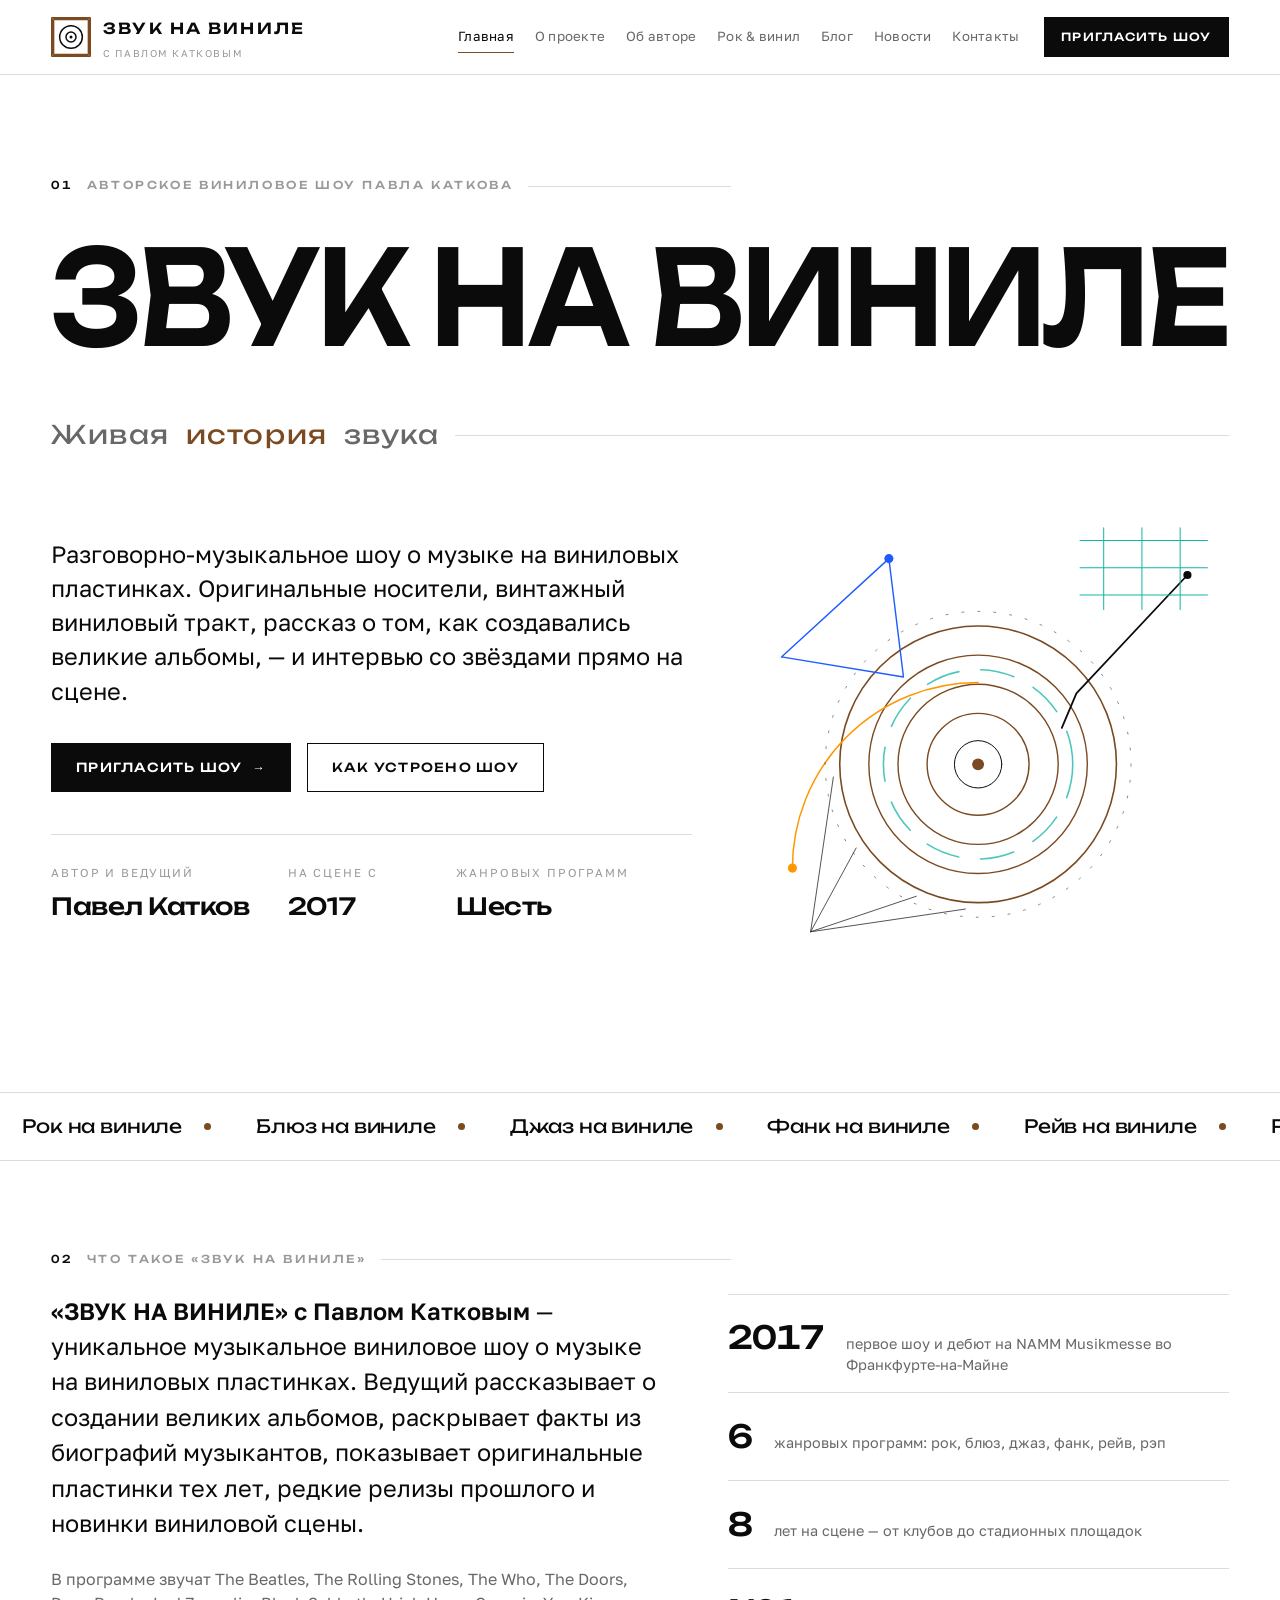
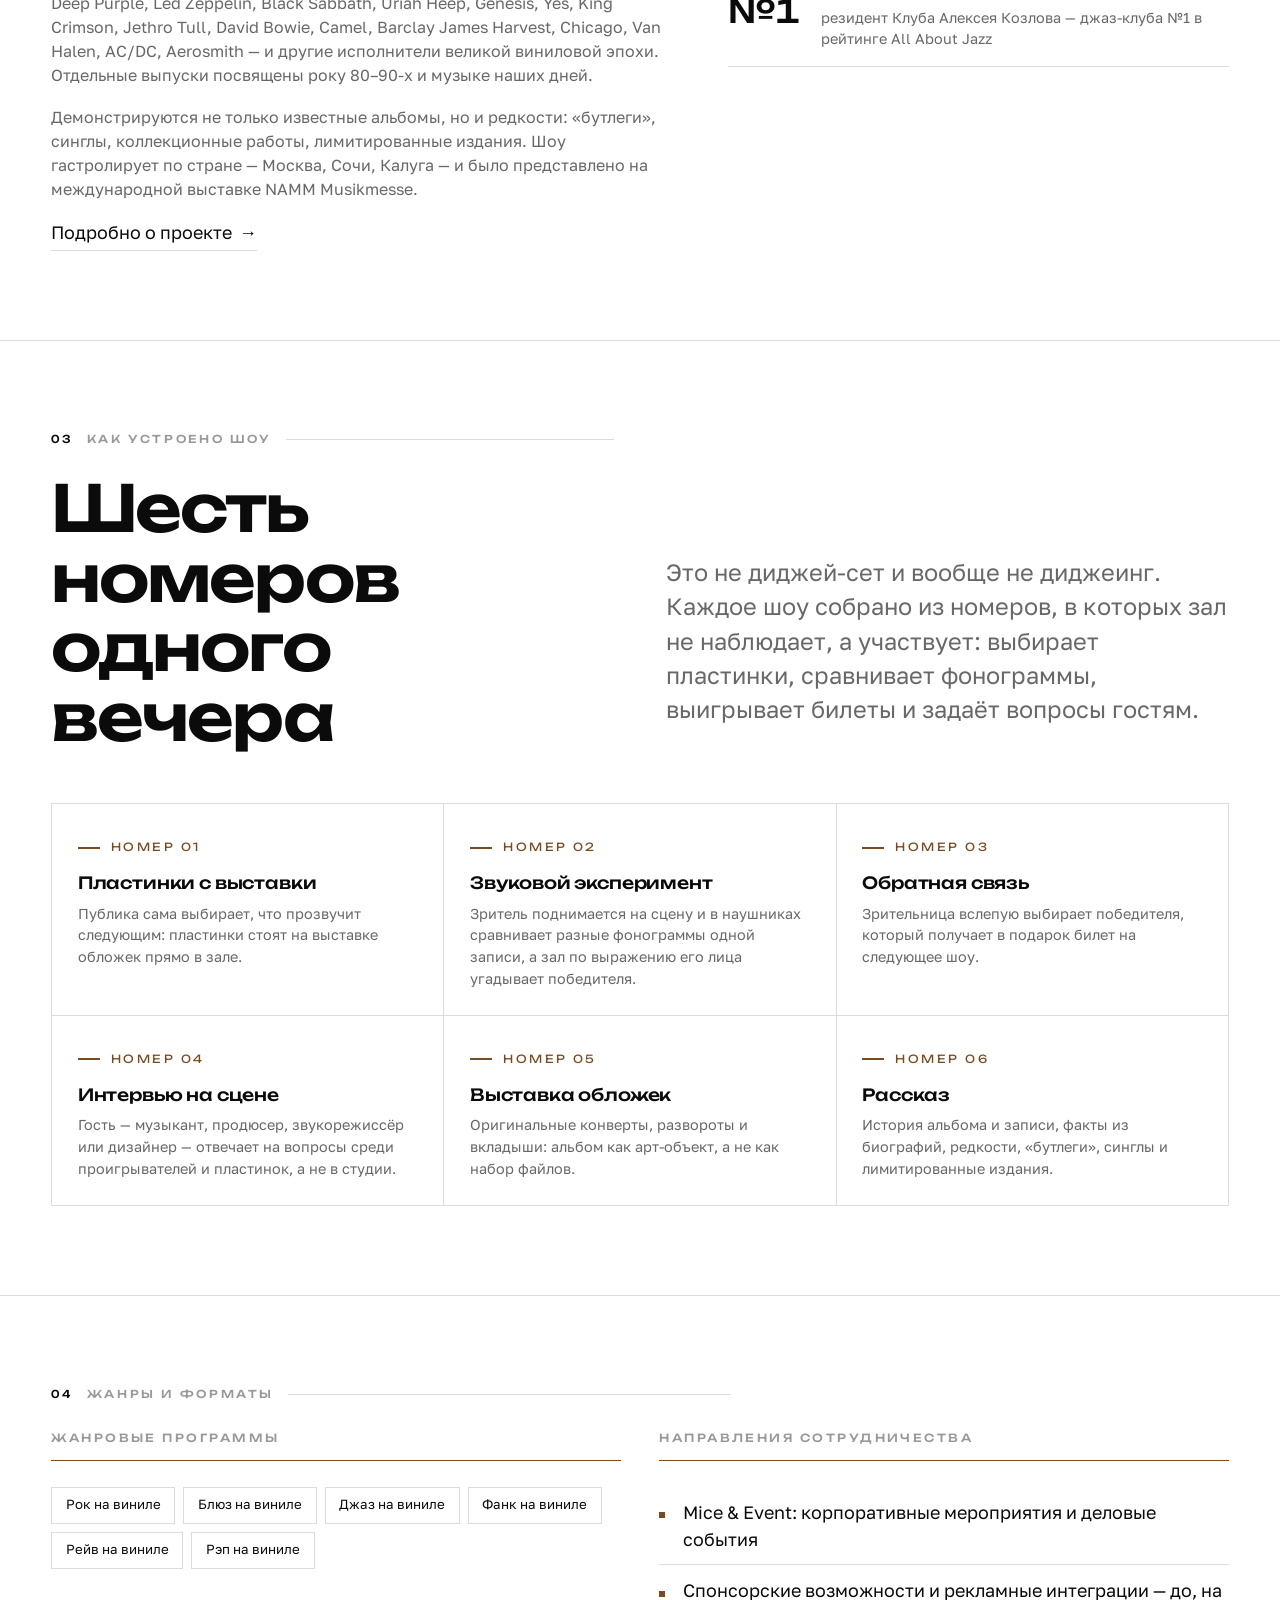
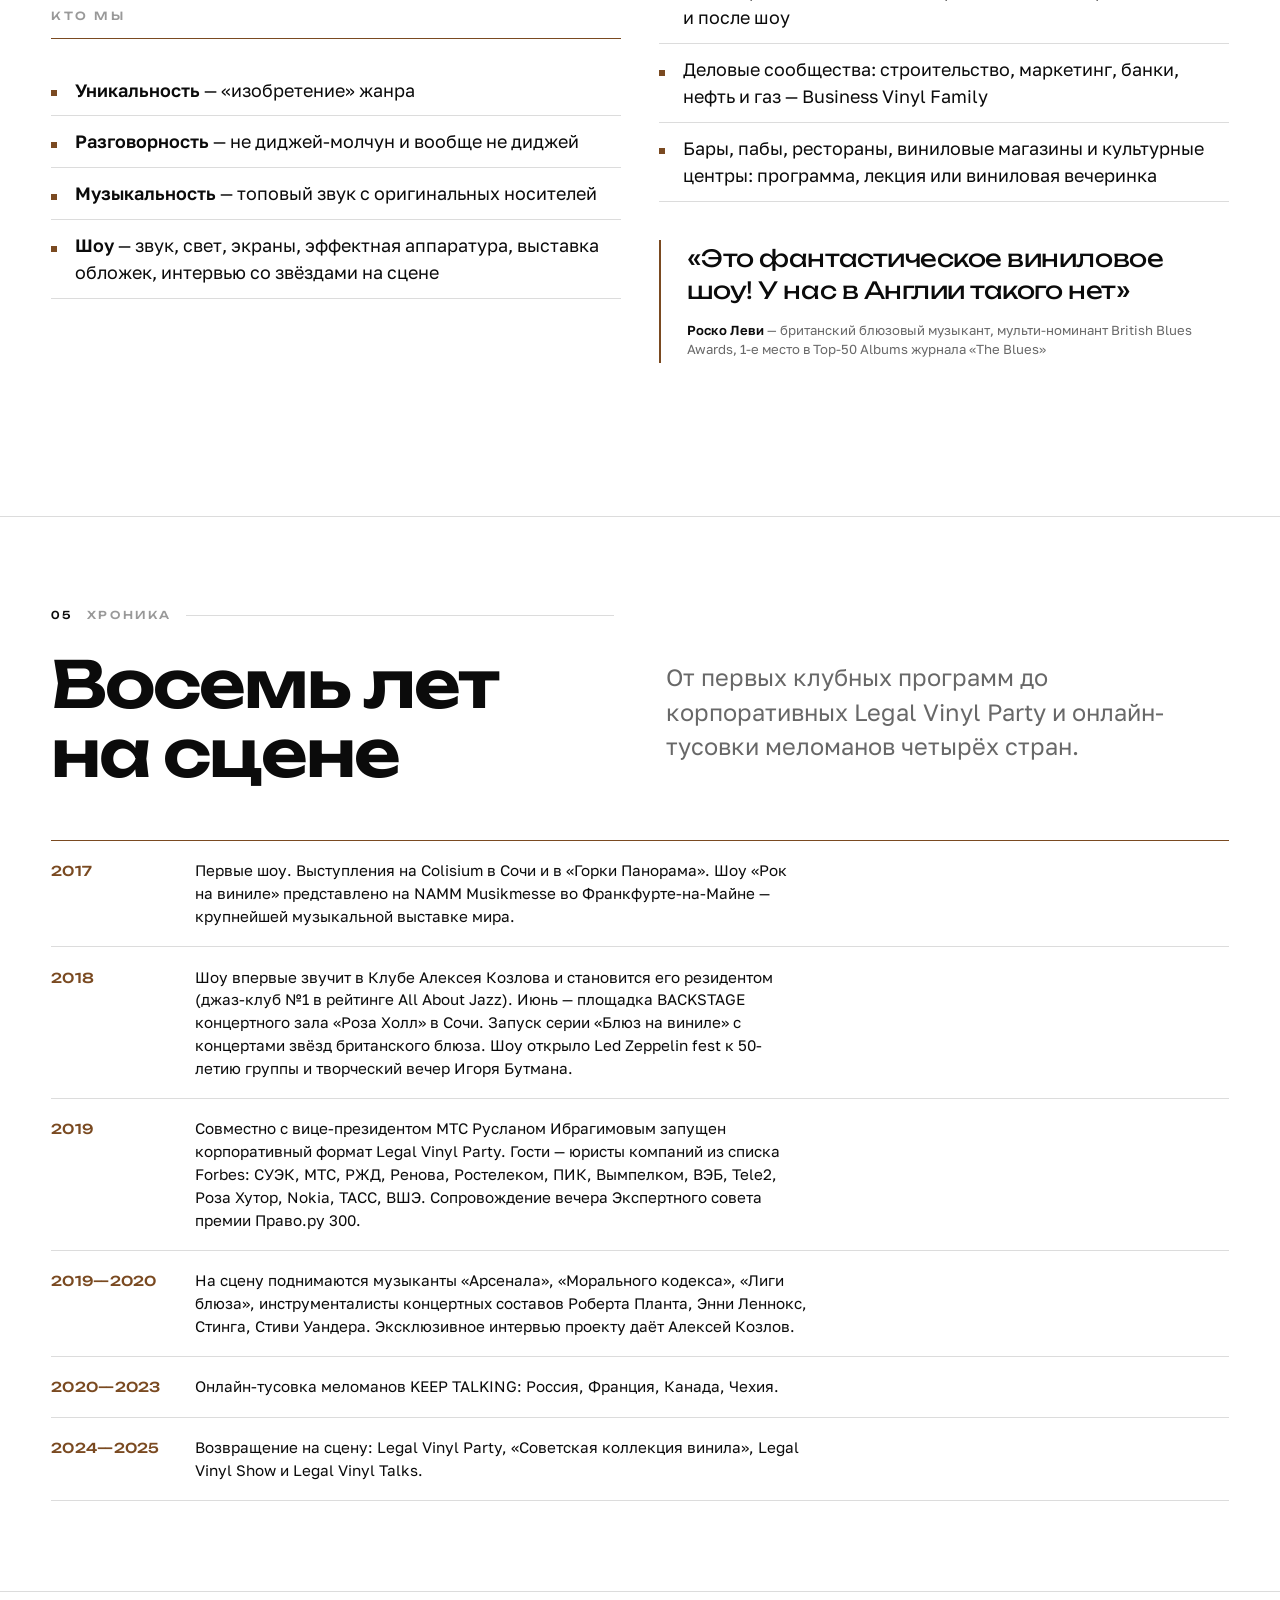
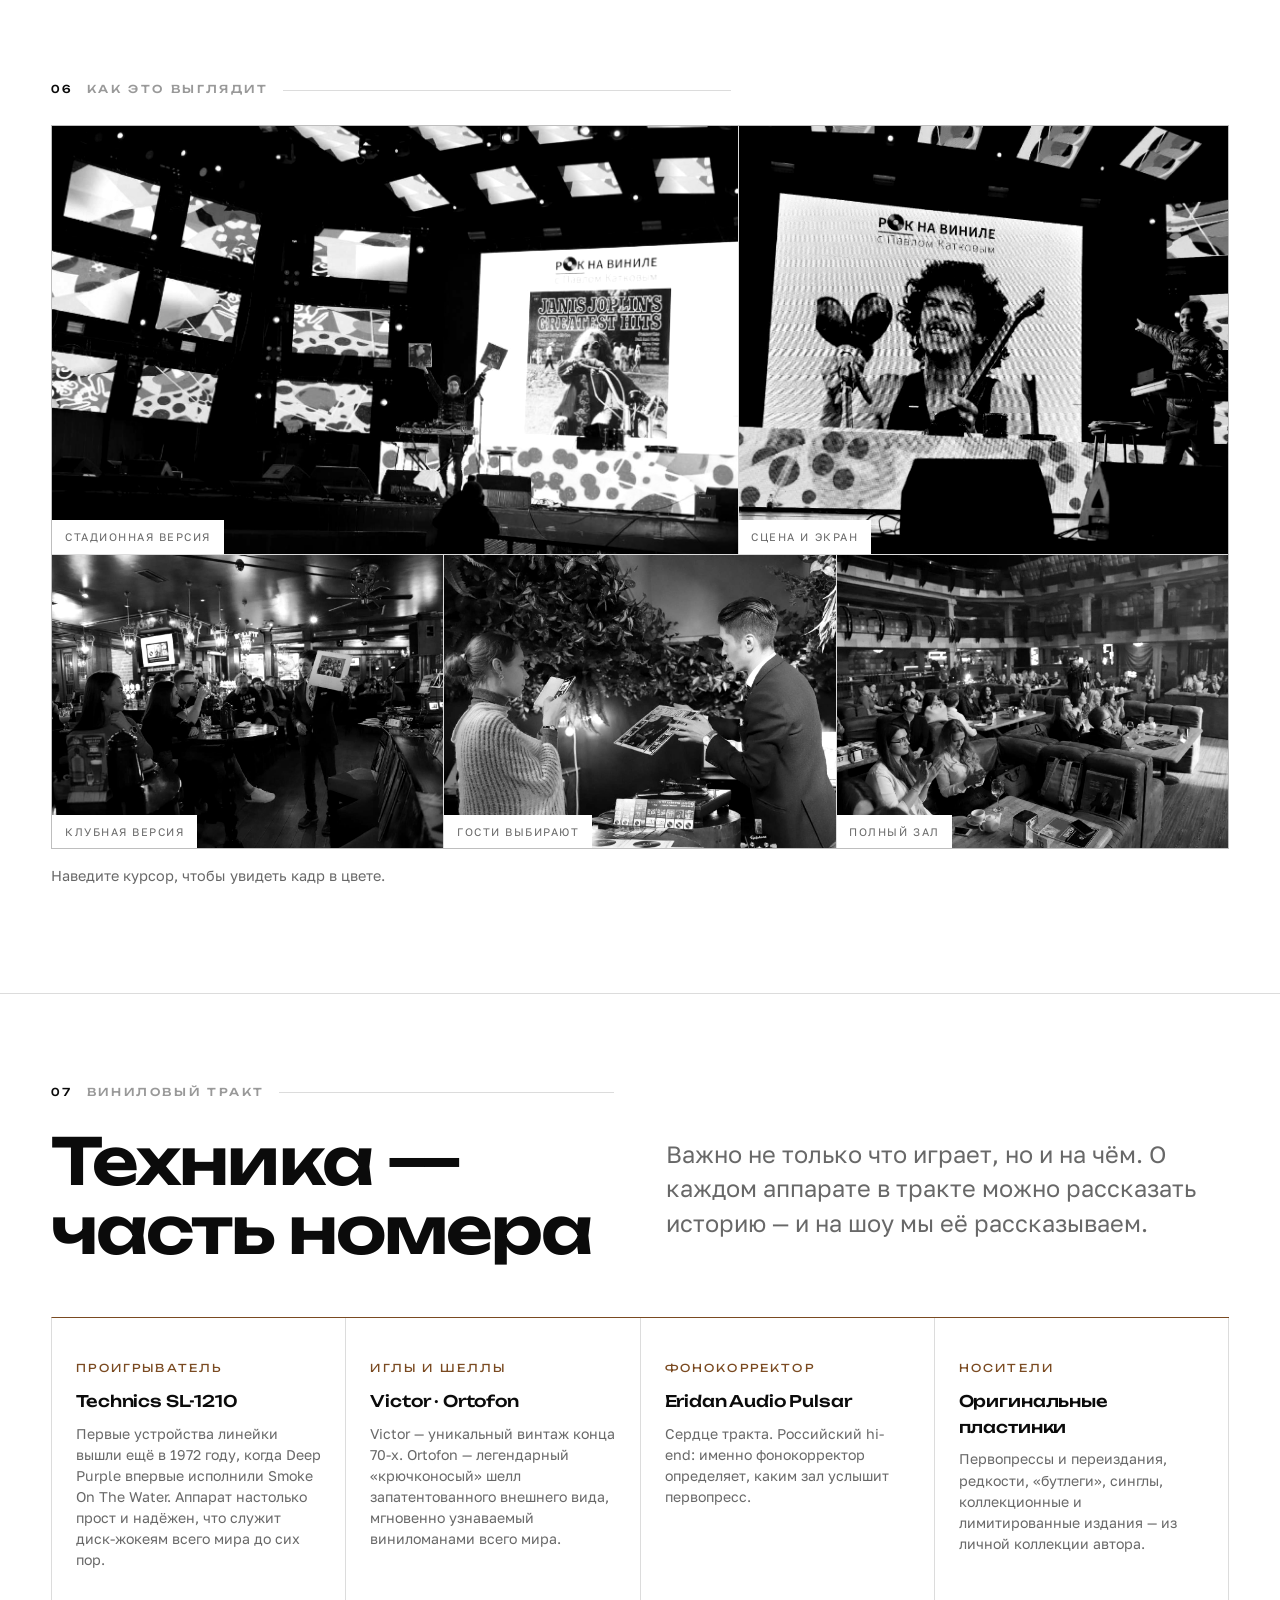
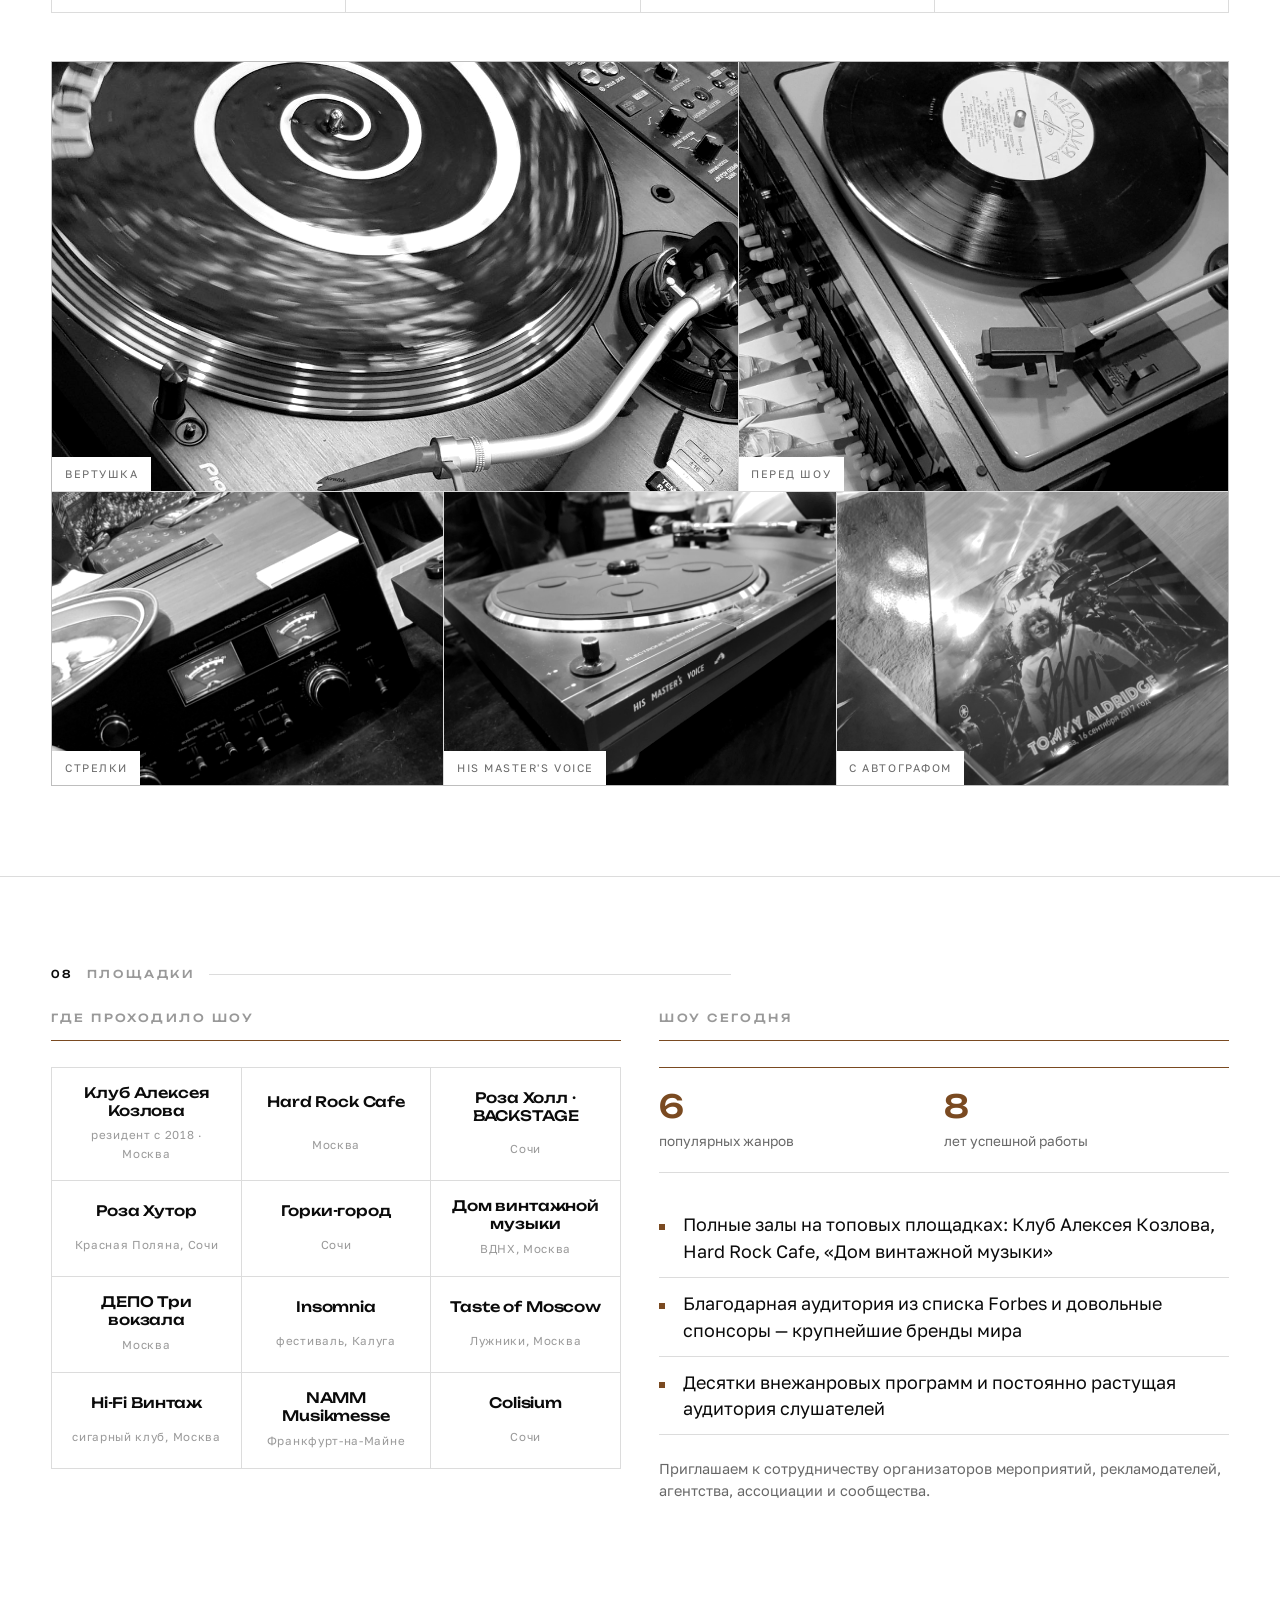
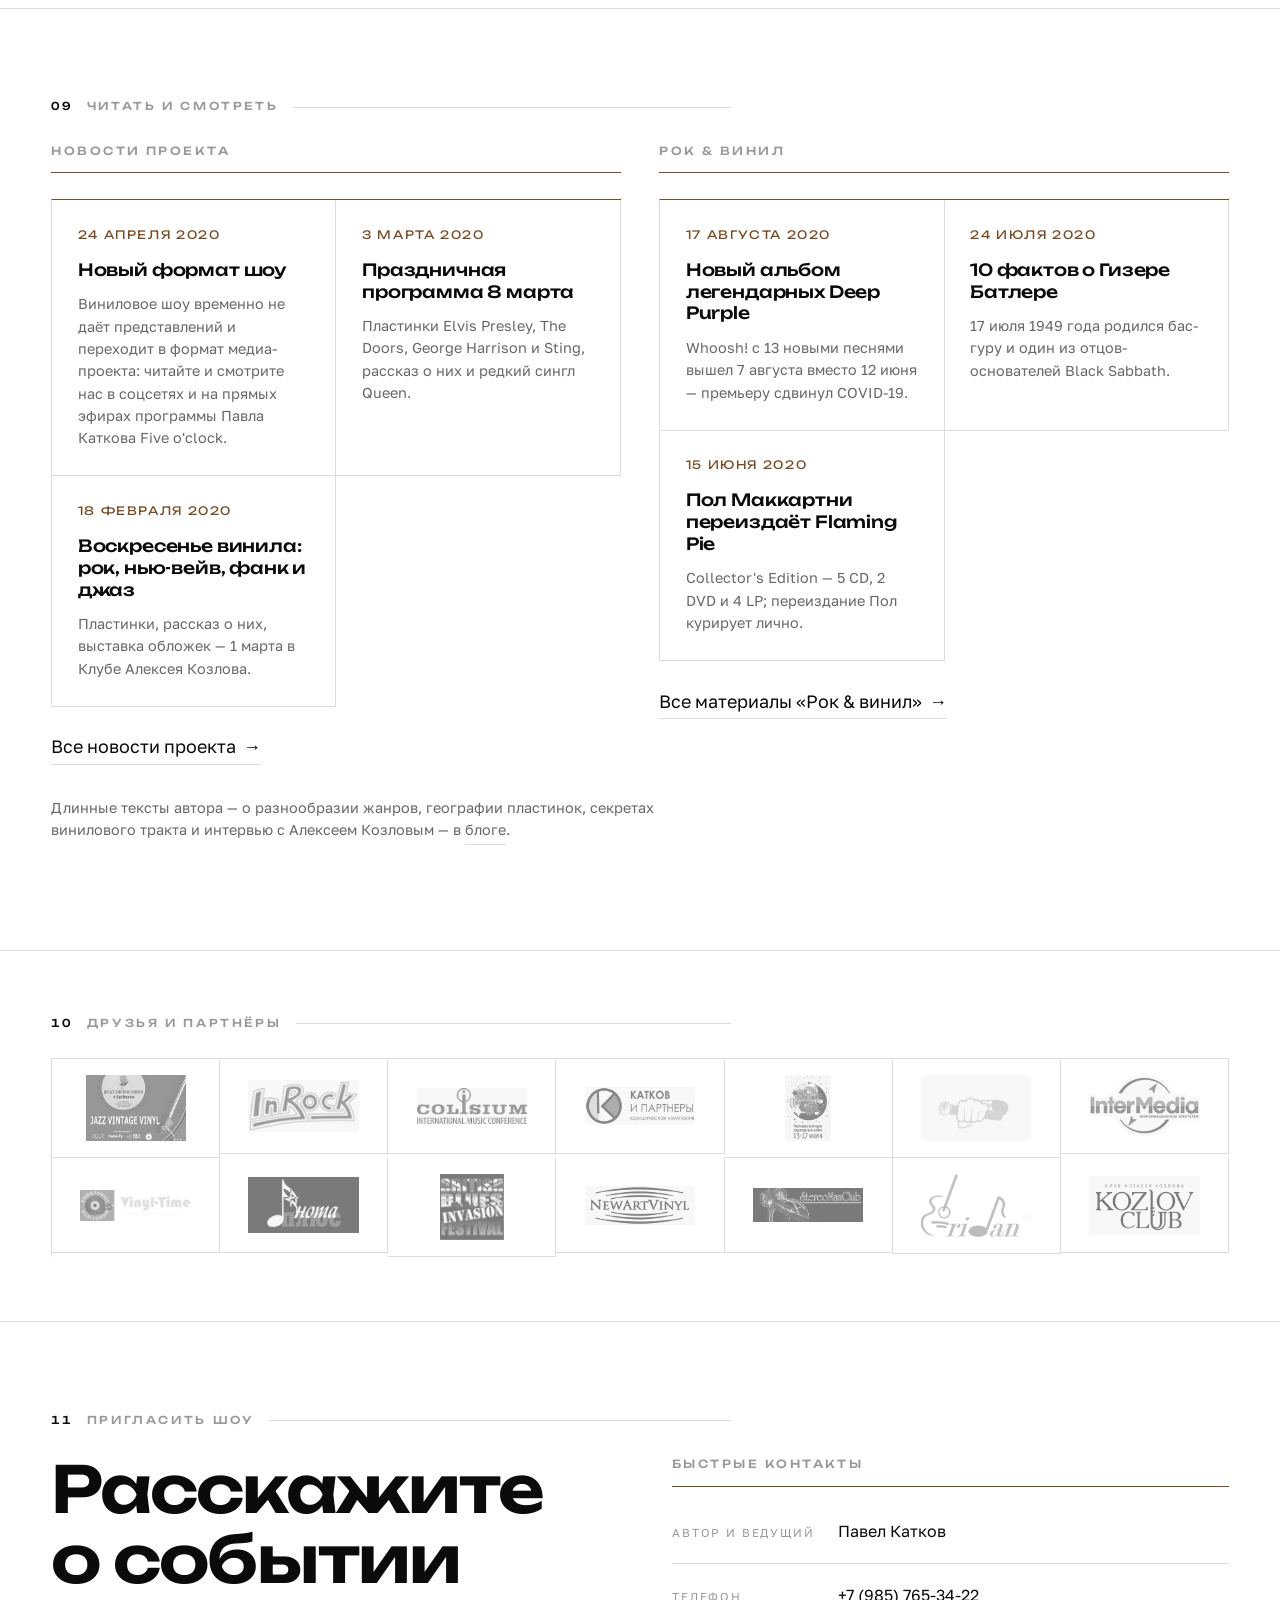
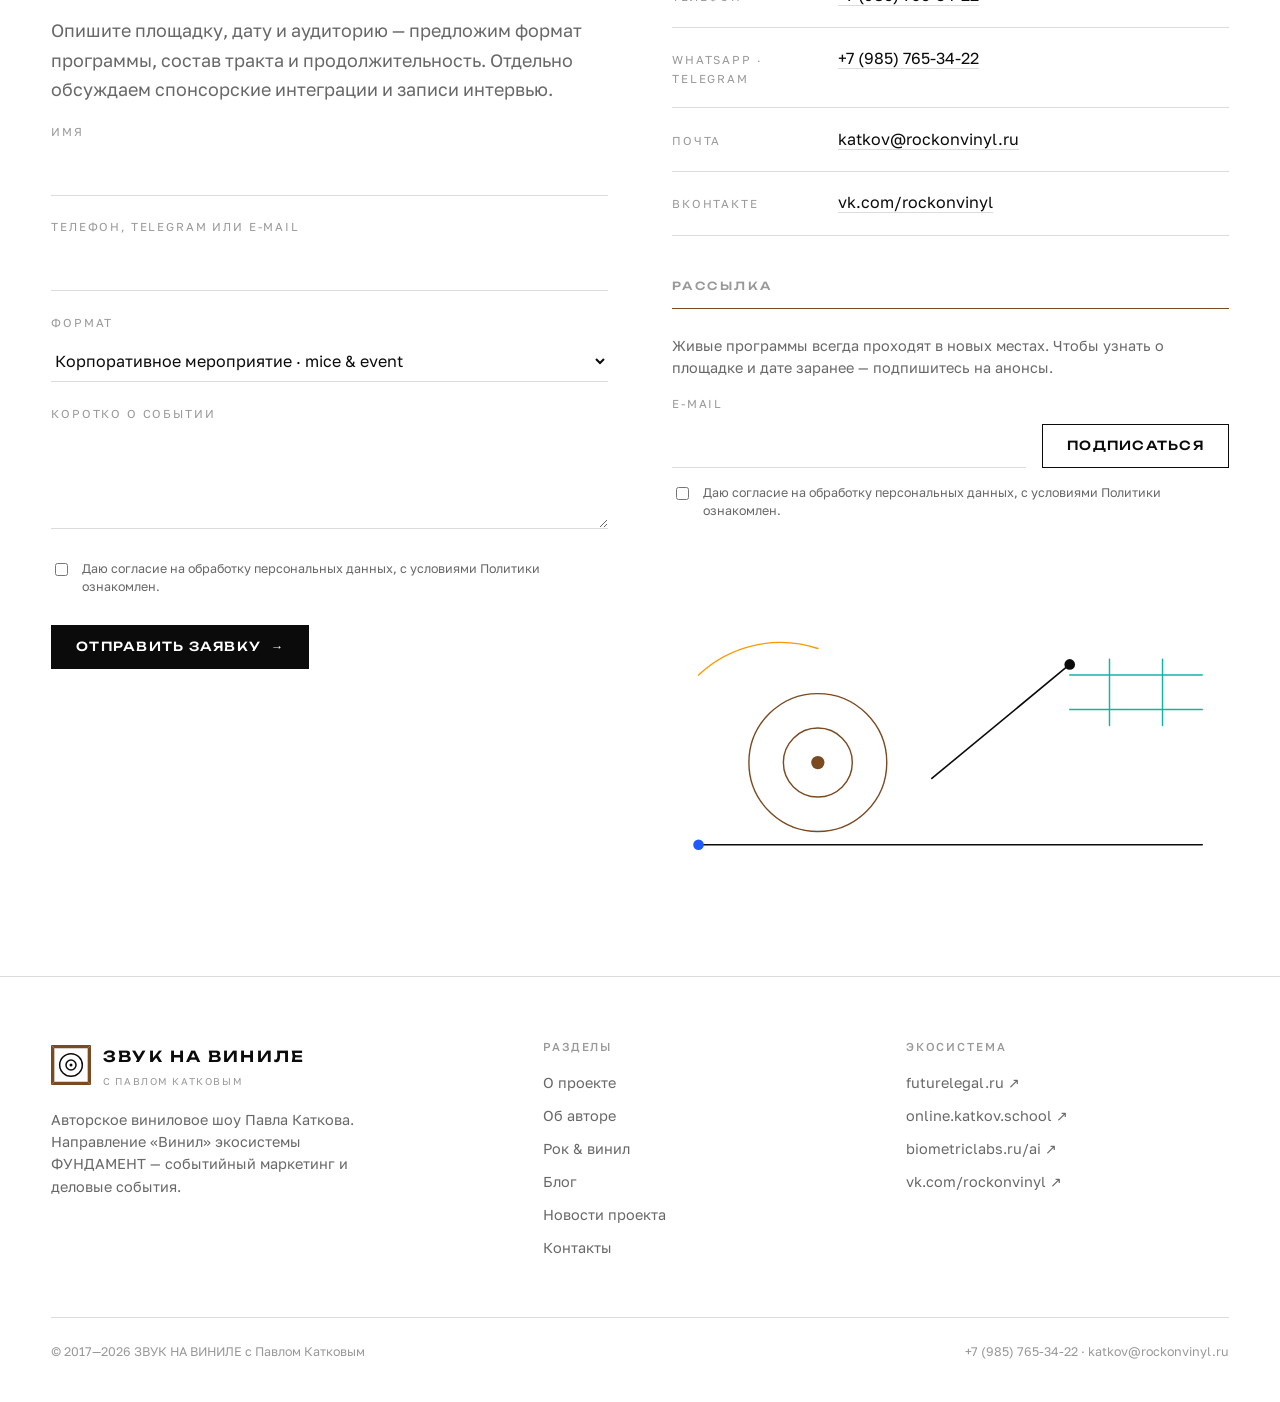
==== commit 2f411bfc: "Fix the two failures that made the live site look broken 1. Белый лист без JavaScript. `.rise{opacit" ====
--- a/index.html
+++ b/index.html
@@ -11,10 +11,13 @@
 <meta property="og:image" content="assets/img/show/stage-rock.jpg">
 <meta name="theme-color" content="#FFFFFF">
 <link rel="icon" href="assets/img/logo-sov.svg" type="image/svg+xml">
-<link rel="preconnect" href="https://fonts.googleapis.com">
-<link rel="preconnect" href="https://fonts.gstatic.com" crossorigin>
-<link href="https://fonts.googleapis.com/css2?family=Golos+Text:wght@400;500;600&family=Unbounded:wght@400;500;600&display=swap" rel="stylesheet">
+<link rel="stylesheet" href="assets/css/fonts.css">
 <link rel="stylesheet" href="assets/css/style.css">
+<script>
+/* Прятать секции до прокрутки разрешаем только при живом JavaScript.
+   Класс снимается обратно сразу после main.js, если тот не отозвался. */
+(function(d){var h=d.documentElement;h.className+=(h.className?" ":"")+"js-anim";})(document);
+</script>
 </head>
 <body>
 
@@ -731,5 +734,12 @@
 </footer>
 
 <script src="assets/js/main.js"></script>
+<script>
+/* Исполняется сразу после main.js: обычный <script src> блокирующий,
+   поэтому если файл вырезал блокировщик, он не догрузился или упал с ошибкой —
+   класса js-ready нет, и мы возвращаем странице полную видимость. */
+(function(d){var h=d.documentElement;
+if(h.className.indexOf("js-ready")<0){h.className=h.className.replace(/\s*js-anim/,"");}})(document);
+</script>
 </body>
 </html>
--- a/assets/css/fonts.css
+++ b/assets/css/fonts.css
@@ -0,0 +1,84 @@
+/* Шрифты экосистемы ФУНДАМЕНТ, размещённые локально.
+   Google Fonts недоступны или медленны у части читателей, а без Unbounded
+   заголовок-плакат растягивает подставной шрифт и вёрстка едет.
+   Начертания переменные (400–600), подмножества — как у Google. */
+
+/* Golos Text · cyrillic-ext */
+@font-face{
+  font-family:"Golos Text";
+  font-style:normal;
+  font-weight:400 600;
+  font-display:swap;
+  src:url("../fonts/golos-text-cyrillic-ext.woff2") format("woff2");
+  unicode-range:U+0460-052F, U+1C80-1C8A, U+20B4, U+2DE0-2DFF, U+A640-A69F, U+FE2E-FE2F;
+}
+
+/* Golos Text · cyrillic */
+@font-face{
+  font-family:"Golos Text";
+  font-style:normal;
+  font-weight:400 600;
+  font-display:swap;
+  src:url("../fonts/golos-text-cyrillic.woff2") format("woff2");
+  unicode-range:U+0301, U+0400-045F, U+0490-0491, U+04B0-04B1, U+2116;
+}
+
+/* Golos Text · latin-ext */
+@font-face{
+  font-family:"Golos Text";
+  font-style:normal;
+  font-weight:400 600;
+  font-display:swap;
+  src:url("../fonts/golos-text-latin-ext.woff2") format("woff2");
+  unicode-range:U+0100-02BA, U+02BD-02C5, U+02C7-02CC, U+02CE-02D7, U+02DD-02FF, U+0304, U+0308, U+0329, U+1D00-1DBF, U+1E00-1E9F, U+1EF2-1EFF, U+2020, U+20A0-20AB, U+20AD-20C0, U+2113, U+2C60-2C7F, U+A720-A7FF;
+}
+
+/* Golos Text · latin */
+@font-face{
+  font-family:"Golos Text";
+  font-style:normal;
+  font-weight:400 600;
+  font-display:swap;
+  src:url("../fonts/golos-text-latin.woff2") format("woff2");
+  unicode-range:U+0000-00FF, U+0131, U+0152-0153, U+02BB-02BC, U+02C6, U+02DA, U+02DC, U+0304, U+0308, U+0329, U+2000-206F, U+20AC, U+2122, U+2191, U+2193, U+2212, U+2215, U+FEFF, U+FFFD;
+}
+
+/* Unbounded · cyrillic-ext */
+@font-face{
+  font-family:"Unbounded";
+  font-style:normal;
+  font-weight:400 600;
+  font-display:swap;
+  src:url("../fonts/unbounded-cyrillic-ext.woff2") format("woff2");
+  unicode-range:U+0460-052F, U+1C80-1C8A, U+20B4, U+2DE0-2DFF, U+A640-A69F, U+FE2E-FE2F;
+}
+
+/* Unbounded · cyrillic */
+@font-face{
+  font-family:"Unbounded";
+  font-style:normal;
+  font-weight:400 600;
+  font-display:swap;
+  src:url("../fonts/unbounded-cyrillic.woff2") format("woff2");
+  unicode-range:U+0301, U+0400-045F, U+0490-0491, U+04B0-04B1, U+2116;
+}
+
+/* Unbounded · latin-ext */
+@font-face{
+  font-family:"Unbounded";
+  font-style:normal;
+  font-weight:400 600;
+  font-display:swap;
+  src:url("../fonts/unbounded-latin-ext.woff2") format("woff2");
+  unicode-range:U+0100-02BA, U+02BD-02C5, U+02C7-02CC, U+02CE-02D7, U+02DD-02FF, U+0304, U+0308, U+0329, U+1D00-1DBF, U+1E00-1E9F, U+1EF2-1EFF, U+2020, U+20A0-20AB, U+20AD-20C0, U+2113, U+2C60-2C7F, U+A720-A7FF;
+}
+
+/* Unbounded · latin */
+@font-face{
+  font-family:"Unbounded";
+  font-style:normal;
+  font-weight:400 600;
+  font-display:swap;
+  src:url("../fonts/unbounded-latin.woff2") format("woff2");
+  unicode-range:U+0000-00FF, U+0131, U+0152-0153, U+02BB-02BC, U+02C6, U+02DA, U+02DC, U+0304, U+0308, U+0329, U+2000-206F, U+20AC, U+2122, U+2191, U+2193, U+2212, U+2215, U+FEFF, U+FFFD;
+}
--- a/assets/css/style.css
+++ b/assets/css/style.css
@@ -84,7 +84,8 @@
   display:flex; align-items:center; gap:.9rem;
   margin:0 0 1.6rem;
 }
-.eyebrow::after{ content:""; flex:1; height:1px; background:var(--ink-14); }
+/* min-width страхует от подставного шрифта: линейка не съедает строку и не исчезает */
+.eyebrow::after{ content:""; flex:1 1 2rem; min-width:1.5rem; height:1px; background:var(--ink-14); }
 .eyebrow .idx{ color:var(--ink); font-variant-numeric:tabular-nums; }
 .lede{ font-size:var(--step-1); line-height:1.45; color:var(--ink); max-width:56ch; }
 .muted{ color:var(--ink-60); }
@@ -137,16 +138,24 @@
 .burger[aria-expanded="true"] span:nth-child(3){ transform:translateY(-6.5px) rotate(-45deg); }
 
 @media (max-width:1080px){
-  .nav{
-    position:fixed; inset:74px 0 auto; background:var(--paper);
+  /* Без скрипта бургер бесполезен: показываем меню обычной строкой,
+     чтобы по сайту можно было ходить и с выключенным JS. */
+  .top__in{ height:auto; flex-wrap:wrap; padding-block:.9rem; gap:.9rem 1.2rem; }
+  .nav{ width:100%; margin-left:0; flex-wrap:wrap; gap:.2rem 1.1rem; }
+  .nav a{ font-size:.92rem; }
+  .top__in .btn{ display:none; }
+
+  /* Скрипт жив — возвращаем бургер и выпадающую панель. */
+  .js-anim .top__in{ height:74px; flex-wrap:nowrap; padding-block:0; gap:1.5rem; }
+  .js-anim .burger{ display:block; }
+  .js-anim .nav{
+    position:fixed; inset:74px 0 auto; width:auto; background:var(--paper);
     flex-direction:column; gap:0; padding:1rem var(--gutter) 2rem;
     border-bottom:var(--rule); transform:translateY(-8px); opacity:0;
     pointer-events:none; transition:opacity .22s var(--ease), transform .22s var(--ease);
   }
-  .nav.is-open{ opacity:1; transform:none; pointer-events:auto; }
-  .nav a{ font-size:1.05rem; padding:.85rem 0; border-bottom:var(--rule); color:var(--ink); }
-  .burger{ display:block; }
-  .top__in .btn{ display:none; }
+  .js-anim .nav.is-open{ opacity:1; transform:none; pointer-events:auto; }
+  .js-anim .nav a{ font-size:1.05rem; padding:.85rem 0; border-bottom:var(--rule); color:var(--ink); }
 }
 
 /* =====================  КНОПКИ  ===================== */
@@ -454,11 +463,17 @@
 .d4{ animation-delay:.44s } .d5{ animation-delay:.57s } .d6{ animation-delay:.7s }
 .d7{ animation-delay:.83s } .d8{ animation-delay:.96s }
 
-/* =====================  ПОЯВЛЕНИЕ  ===================== */
-.rise{ opacity:0; transform:translateY(14px); transition:opacity .5s var(--ease), transform .5s var(--ease); }
-.rise.in{ opacity:1; transform:none; }
+/* =====================  ПОЯВЛЕНИЕ  =====================
+   Контент виден ВСЕГДА. Прятать его до прокрутки разрешено только тогда,
+   когда скрипт жив и подтвердил это классом js-anim на <html>.
+   Если JS отключён, вырезан блокировщиком или main.js не догрузился —
+   класса нет (или он снят по таймауту), и страница просто статична.
+   Раньше здесь было безусловное opacity:0 — и весь сайт ниже первого
+   экрана превращался в белый лист. Не повторять. */
+.js-anim .rise{ opacity:0; transform:translateY(14px); transition:opacity .5s var(--ease), transform .5s var(--ease); }
+.js-anim .rise.in{ opacity:1; transform:none; }
 @media (prefers-reduced-motion: reduce){
-  .rise{ opacity:1; transform:none; transition:none; }
+  .js-anim .rise{ opacity:1; transform:none; transition:none; }
   .draw{ stroke-dasharray:none; stroke-dashoffset:0; animation:none; }
   .spin,.spin-r,.spin-lp{ animation:none; }
 }
